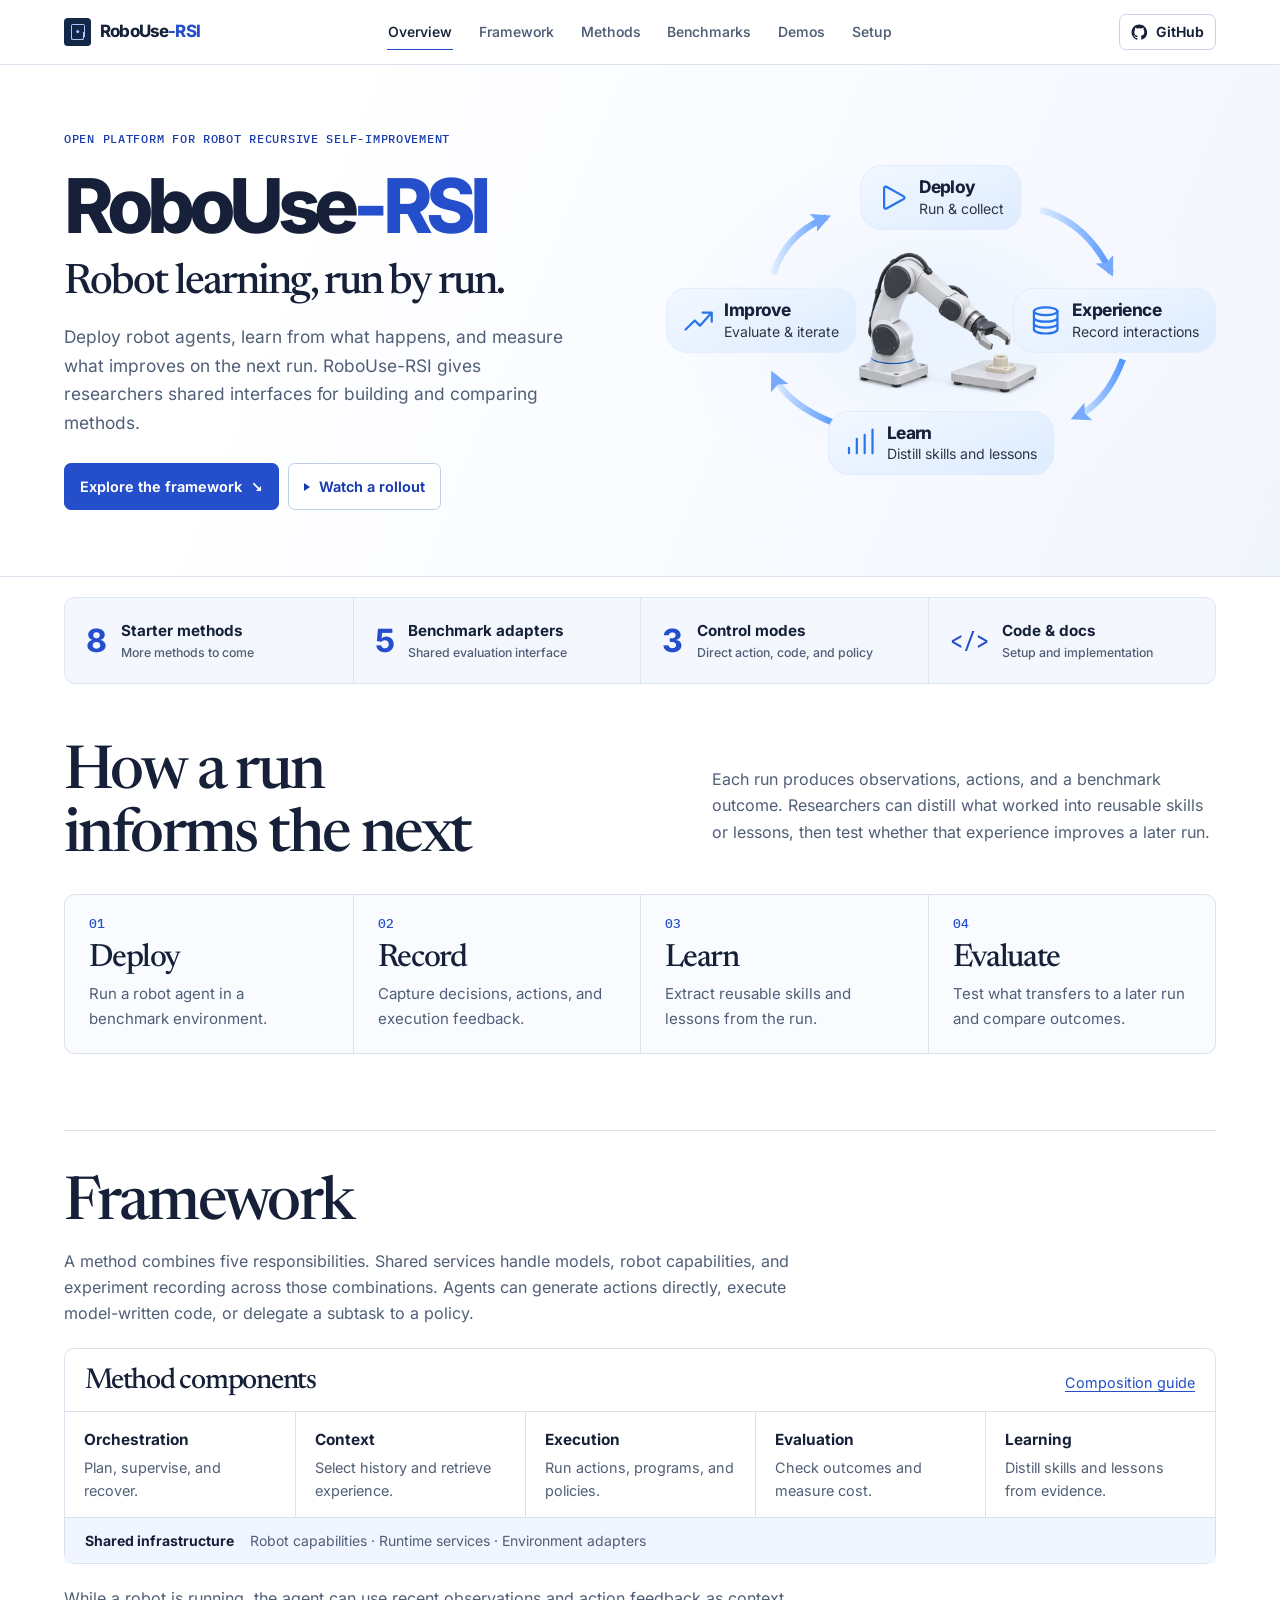
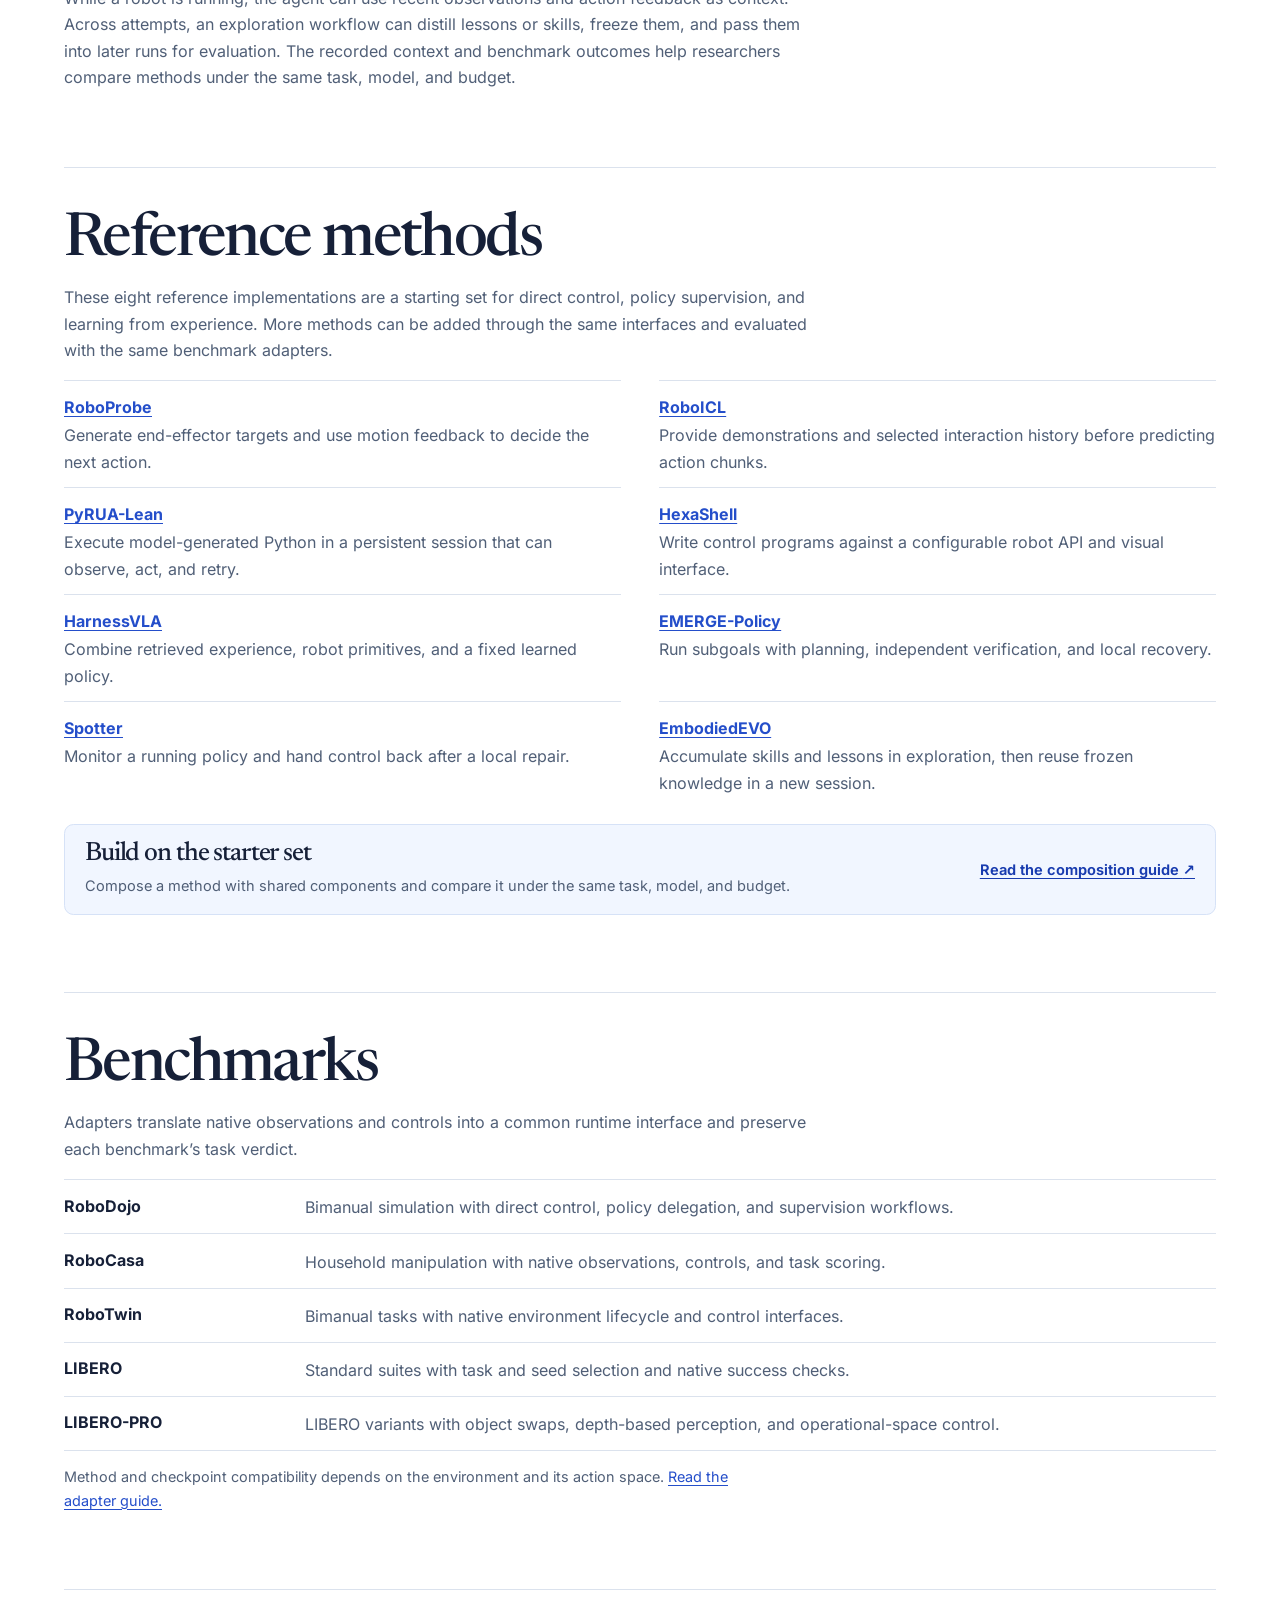
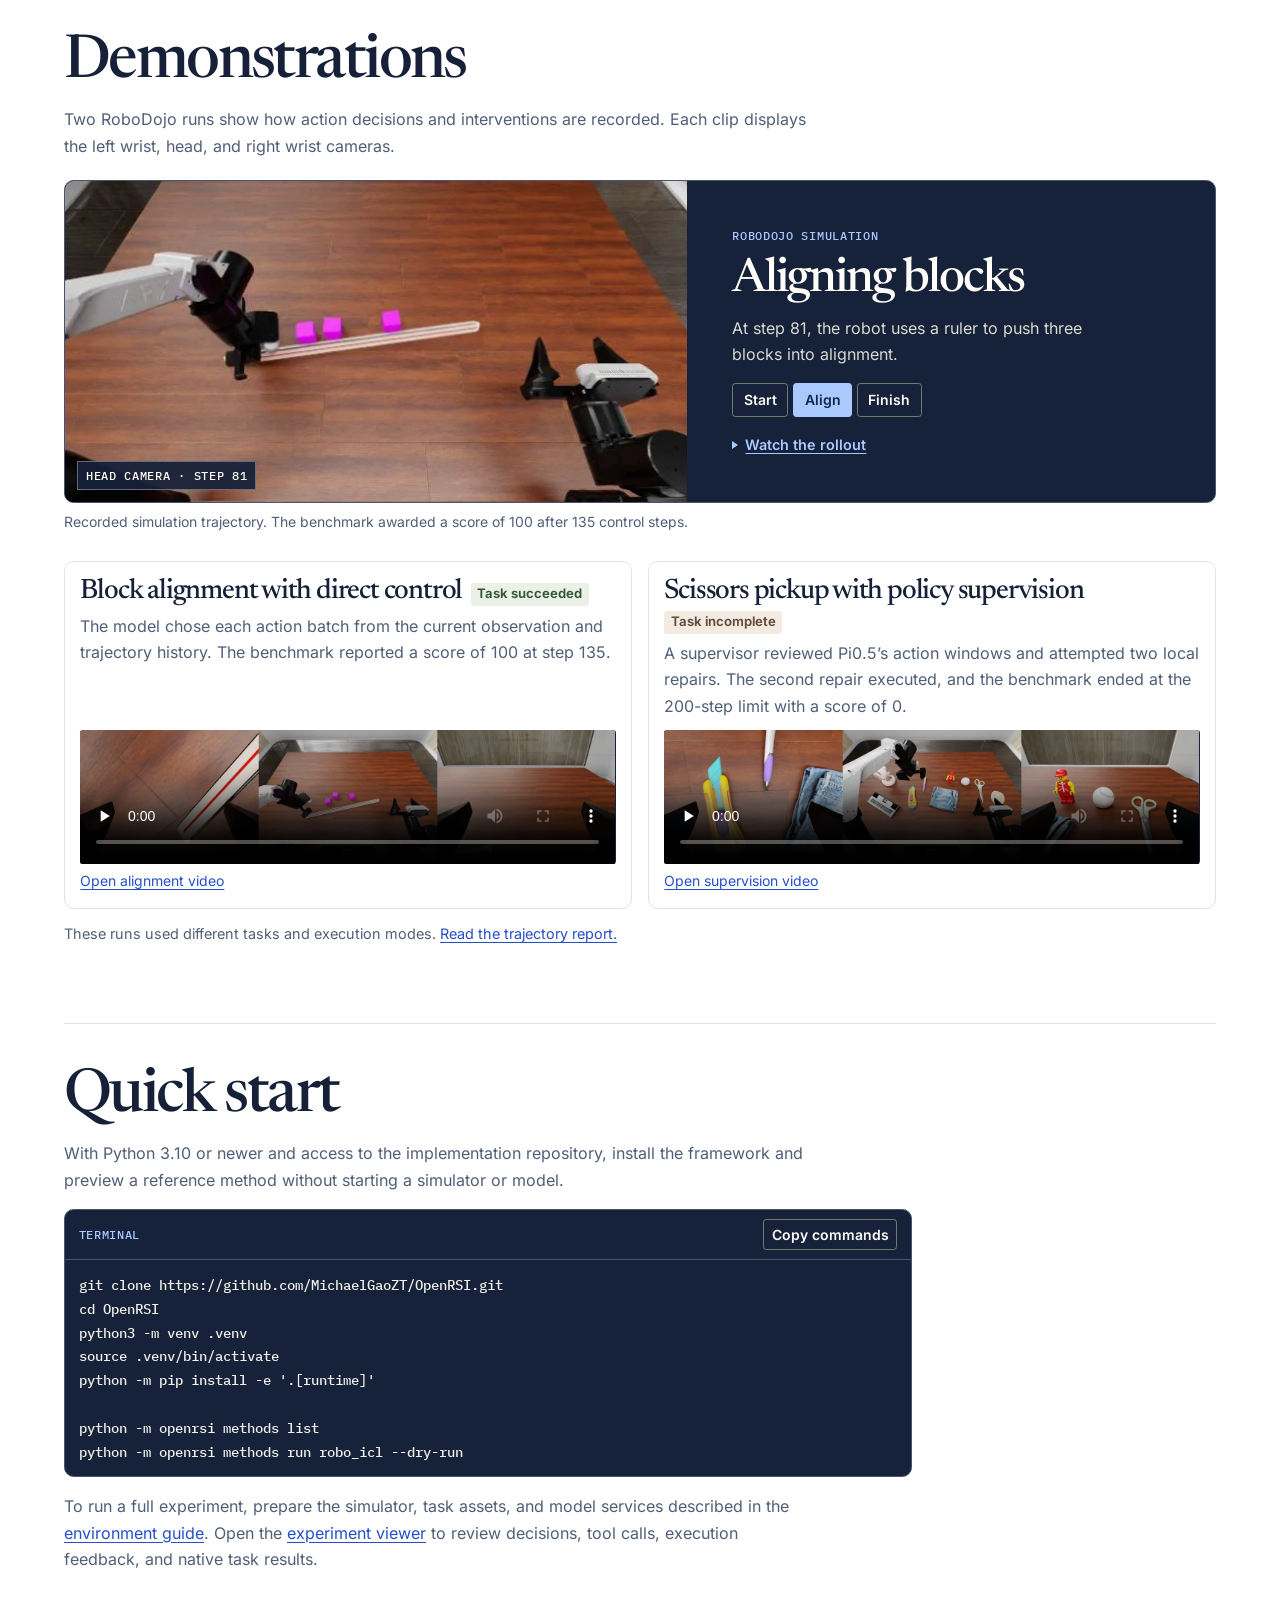
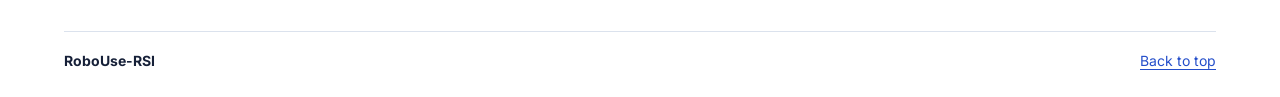
==== index.html @ 8c1aac53 "Publish RoboUse-RSI homepage preview" ====
<!doctype html>
<html lang="en">
<head>
  <meta charset="utf-8">
  <meta name="viewport" content="width=device-width, initial-scale=1">
  <meta name="description" content="RoboUse-RSI is a research platform for testing how robot agents turn execution feedback into reusable skills and better decisions.">
  <meta name="theme-color" content="#f8f9fc">
  <title>RoboUse-RSI · Robot Recursive Self-Improvement</title>
  <link rel="stylesheet" href="./research/research.css">
  <link rel="stylesheet" href="./project.css">
  <script src="./site.js?v=2" defer></script>
</head>
<body id="top">
  <a class="skip-link" href="#main-content">Skip to content</a>
  <svg class="cycle-icon-definitions" xmlns="http://www.w3.org/2000/svg" aria-hidden="true">
    <symbol id="icon-play" viewBox="0 0 24 24">
      <path d="M5 4.7a1.2 1.2 0 0 1 1.8-1L20 11a1.2 1.2 0 0 1 0 2L6.8 20.3a1.2 1.2 0 0 1-1.8-1Z"/>
    </symbol>
    <symbol id="icon-database" viewBox="0 0 24 24">
      <ellipse cx="12" cy="5" rx="9" ry="3"/><path d="M3 5v14c0 1.7 4 3 9 3s9-1.3 9-3V5M3 10c0 1.7 4 3 9 3s9-1.3 9-3M3 14.5c0 1.7 4 3 9 3s9-1.3 9-3"/>
    </symbol>
    <symbol id="icon-chart" viewBox="0 0 24 24">
      <path d="M3 20v-4m6 4V9m6 11V6m6 14V2"/>
    </symbol>
    <symbol id="icon-trend" viewBox="0 0 24 24">
      <path d="m2 19 7-7 4 4 9-10M15 6h7v7"/>
    </symbol>
  </svg>
  <header class="topbar">
    <div class="wrap topbar-inner">
      <a class="brand" href="#top" aria-label="RoboUse-RSI home">
        <span class="brand-mark" aria-hidden="true"><i></i></span>
        <span>RoboUse<span class="brand-rsi">-RSI</span></span>
      </a>
      <nav class="contents" aria-label="Sections">
        <a href="#overview" aria-current="location">Overview</a>
        <a href="#framework">Framework</a>
        <a href="#methods">Methods</a>
        <a href="#benchmarks">Benchmarks</a>
        <a href="#demonstrations">Demos</a>
        <a href="#quick-start">Setup</a>
      </nav>
      <a class="github-link" href="https://github.com/MichaelGaoZT/RoboUse-RSI">
        <svg class="github-mark" xmlns="http://www.w3.org/2000/svg" viewBox="0 0 24 24" aria-hidden="true">
          <path fill="currentColor" d="M12 .75C5.79.75.75 5.79.75 12c0 4.97 3.22 9.19 7.69 10.68.56.1.77-.24.77-.54v-2.1c-3.13.68-3.79-1.33-3.79-1.33-.51-1.3-1.64-1.64-1.25-1.64-1.02-.7.08-.68.08-.68 1.13.08 1.73 1.16 1.73 1.16 1 1.72 2.63 1.22 3.27.94.1-.73.39-1.23.71-1.51-2.5-.28-5.13-1.25-5.13-5.56 0-1.23.44-2.23 1.16-3.02-.12-.28-.5-1.43.11-2.98 0 0 .94-.3 3.09 1.15a10.75 10.75 0 0 1 5.63 0c2.15-1.45 3.09-1.15 3.09-1.15.61 1.55.23 2.7.11 2.98.72.79 1.16 1.79 1.16 3.02 0 4.32-2.63 5.27-5.14 5.55.4.35.76 1.03.76 2.08v3.1c0 .3.2.65.78.54A11.25 11.25 0 0 0 23.25 12C23.25 5.79 18.21.75 12 .75Z"/>
        </svg>
        GitHub
      </a>
    </div>
  </header>

  <main id="main-content" tabindex="-1">
    <section class="project-hero" aria-labelledby="hero-title">
      <div class="wrap project-hero-grid">
        <div class="project-intro">
          <p class="project-kicker">Open platform for robot recursive self-improvement</p>
          <h1 id="hero-title">RoboUse<span>-RSI</span></h1>
          <p class="project-thesis">Robot learning, run by run.</p>
          <p class="project-lede">Deploy robot agents, learn from what happens, and measure what improves on the next run. RoboUse-RSI gives researchers shared interfaces for building and comparing methods.</p>
          <div class="project-actions">
            <a class="primary-action" href="#overview">Explore the framework <span aria-hidden="true">↘</span></a>
            <a class="secondary-action" href="#demonstrations"><span class="play-mark" aria-hidden="true"></span> Watch a rollout</a>
          </div>
        </div>

        <figure class="robot-cycle">
          <figcaption class="sr-only">Robot self-improvement cycle</figcaption>
          <svg class="cycle-arrows" viewBox="0 0 600 338" preserveAspectRatio="none" aria-hidden="true">
            <defs>
              <linearGradient id="cycle-gradient">
                <stop stop-color="#deedff"/>
                <stop offset="1" stop-color="#5597ff"/>
              </linearGradient>
              <marker id="cycle-arrowhead" viewBox="0 0 12 12" refX="9" refY="6" markerWidth="3" markerHeight="3" orient="auto">
                <path fill="#76aaff" d="M0 0 12 6 0 12 2.5 6Z"/>
              </marker>
            </defs>
            <g fill="none" stroke="url(#cycle-gradient)" stroke-width="7" marker-end="url(#cycle-arrowhead)">
              <path d="M408 49Q458 62 485 117"/>
              <path d="M498 212Q480 260 446 275"/>
              <path d="M185 282Q133 262 117 229"/>
              <path d="M117 119Q130 76 175 57"/>
            </g>
          </svg>
          <img class="cycle-robot" src="./assets/robot-cycle.webp" fetchpriority="high" width="690" height="460" alt="">
          <ol class="cycle-stages">
            <li class="stage-deploy">
              <a href="#deploy">
                <svg class="cycle-icon" aria-hidden="true"><use href="#icon-play"/></svg>
                <div><strong>Deploy</strong><span>Run &amp; collect</span></div>
              </a>
            </li>
            <li class="stage-experience">
              <a href="#record">
                <svg class="cycle-icon" aria-hidden="true"><use href="#icon-database"/></svg>
                <div><strong>Experience</strong><span>Record interactions</span></div>
              </a>
            </li>
            <li class="stage-learn">
              <a href="#learn">
                <svg class="cycle-icon" aria-hidden="true"><use href="#icon-chart"/></svg>
                <div><strong>Learn</strong><span>Distill skills and lessons</span></div>
              </a>
            </li>
            <li class="stage-improve">
              <a href="#evaluate">
                <svg class="cycle-icon" aria-hidden="true"><use href="#icon-trend"/></svg>
                <div><strong>Improve</strong><span>Evaluate &amp; iterate</span></div>
              </a>
            </li>
          </ol>
        </figure>
      </div>
    </section>

    <ul class="wrap fact-rail" aria-label="RoboUse-RSI at a glance">
      <li><a href="#methods"><strong>8</strong><span><b>Starter methods</b><small>More methods to come</small></span></a></li>
      <li><a href="#benchmarks"><strong>5</strong><span><b>Benchmark adapters</b><small>Shared evaluation interface</small></span></a></li>
      <li><a href="#framework"><strong>3</strong><span><b>Control modes</b><small>Direct action, code, and policy</small></span></a></li>
      <li><a href="#quick-start"><span class="fact-code" aria-hidden="true">&lt;/&gt;</span><span><b>Code &amp; docs</b><small>Setup and implementation</small></span></a></li>
    </ul>

    <div class="wrap body-content">
      <section id="overview" class="article-section research-overview" aria-labelledby="workflow-title">
        <div class="research-heading">
          <h2 id="workflow-title">How a run informs the next</h2>
          <p>Each run produces observations, actions, and a benchmark outcome. Researchers can distill what worked into reusable skills or lessons, then test whether that experience improves a later run.</p>
        </div>
        <ol class="research-flow">
          <li id="deploy"><h3>Deploy</h3><p>Run a robot agent in a benchmark environment.</p></li>
          <li id="record"><h3>Record</h3><p>Capture decisions, actions, and execution feedback.</p></li>
          <li id="learn"><h3>Learn</h3><p>Extract reusable skills and lessons from the run.</p></li>
          <li id="evaluate"><h3>Evaluate</h3><p>Test what transfers to a later run and compare outcomes.</p></li>
        </ol>
      </section>


        <section class="article-section" id="framework">
          <h2>Framework</h2>
          <p>A method combines five responsibilities. Shared services handle models, robot capabilities, and experiment recording across those combinations. Agents can generate actions directly, execute model-written code, or delegate a subtask to a policy.</p>
          <div class="framework-figure">
            <div class="framework-head">
              <h3>Method components</h3>
              <a href="https://github.com/MichaelGaoZT/OpenRSI/blob/main/docs/functional-composition.md" hreflang="zh">Composition guide</a>
            </div>
            <dl class="components">
              <div><dt>Orchestration</dt><dd>Plan, supervise, and recover.</dd></div>
              <div><dt>Context</dt><dd>Select history and retrieve experience.</dd></div>
              <div><dt>Execution</dt><dd>Run actions, programs, and policies.</dd></div>
              <div><dt>Evaluation</dt><dd>Check outcomes and measure cost.</dd></div>
              <div><dt>Learning</dt><dd>Distill skills and lessons from evidence.</dd></div>
            </dl>
            <div class="framework-base">
              <strong>Shared infrastructure</strong>
              <span>Robot capabilities · Runtime services · Environment adapters</span>
            </div>
          </div>
          <p>While a robot is running, the agent can use recent observations and action feedback as context. Across attempts, an exploration workflow can distill lessons or skills, freeze them, and pass them into later runs for evaluation. The recorded context and benchmark outcomes help researchers compare methods under the same task, model, and budget.</p>
        </section>

        <section class="article-section" id="methods">
          <h2>Reference methods</h2>
          <p>These eight reference implementations are a starting set for direct control, policy supervision, and learning from experience. More methods can be added through the same interfaces and evaluated with the same benchmark adapters.</p>
          <dl class="method-list">
            <div>
              <dt><a href="https://github.com/MichaelGaoZT/OpenRSI/tree/main/openrsi/methods/robo_probe">RoboProbe</a></dt>
              <dd>Generate end-effector targets and use motion feedback to decide the next action.</dd>
            </div>
            <div>
              <dt><a href="https://github.com/MichaelGaoZT/OpenRSI/tree/main/openrsi/methods/robo_icl">RoboICL</a></dt>
              <dd>Provide demonstrations and selected interaction history before predicting action chunks.</dd>
            </div>
            <div>
              <dt><a href="https://github.com/MichaelGaoZT/OpenRSI/tree/main/openrsi/methods/pyrua_lean">PyRUA-Lean</a></dt>
              <dd>Execute model-generated Python in a persistent session that can observe, act, and retry.</dd>
            </div>
            <div>
              <dt><a href="https://github.com/MichaelGaoZT/OpenRSI/tree/main/openrsi/methods/hexa_shell">HexaShell</a></dt>
              <dd>Write control programs against a configurable robot API and visual interface.</dd>
            </div>
            <div>
              <dt><a href="https://github.com/MichaelGaoZT/OpenRSI/tree/main/openrsi/methods/harness_vla">HarnessVLA</a></dt>
              <dd>Combine retrieved experience, robot primitives, and a fixed learned policy.</dd>
            </div>
            <div>
              <dt><a href="https://github.com/MichaelGaoZT/OpenRSI/tree/main/openrsi/methods/emerge_policy">EMERGE-Policy</a></dt>
              <dd>Run subgoals with planning, independent verification, and local recovery.</dd>
            </div>
            <div>
              <dt><a href="https://github.com/MichaelGaoZT/OpenRSI/tree/main/openrsi/methods/spotter">Spotter</a></dt>
              <dd>Monitor a running policy and hand control back after a local repair.</dd>
            </div>
            <div>
              <dt><a href="https://github.com/MichaelGaoZT/OpenRSI/tree/main/openrsi/methods/embodied_evo">EmbodiedEVO</a></dt>
              <dd>Accumulate skills and lessons in exploration, then reuse frozen knowledge in a new session.</dd>
            </div>
          </dl>
          <aside class="method-extension" aria-labelledby="method-extension-title">
            <div><h3 id="method-extension-title">Build on the starter set</h3><p>Compose a method with shared components and compare it under the same task, model, and budget.</p></div>
            <a href="https://github.com/MichaelGaoZT/OpenRSI/blob/main/docs/functional-composition.md" hreflang="zh">Read the composition guide <span aria-hidden="true">↗</span></a>
          </aside>
        </section>

        <section class="article-section" id="benchmarks">
          <h2>Benchmarks</h2>
          <p>Adapters translate native observations and controls into a common runtime interface and preserve each benchmark’s task verdict.</p>
          <dl class="benchmark-list">
            <div><dt>RoboDojo</dt><dd>Bimanual simulation with direct control, policy delegation, and supervision workflows.</dd></div>
            <div><dt>RoboCasa</dt><dd>Household manipulation with native observations, controls, and task scoring.</dd></div>
            <div><dt>RoboTwin</dt><dd>Bimanual tasks with native environment lifecycle and control interfaces.</dd></div>
            <div><dt>LIBERO</dt><dd>Standard suites with task and seed selection and native success checks.</dd></div>
            <div><dt>LIBERO-PRO</dt><dd>LIBERO variants with object swaps, depth-based perception, and operational-space control.</dd></div>
          </dl>
          <p class="section-note">Method and checkpoint compatibility depends on the environment and its action space. <a href="https://github.com/MichaelGaoZT/OpenRSI/blob/main/openrsi/integrations/benchmarks/README.md" hreflang="zh">Read the adapter guide.</a></p>
        </section>

        <section class="article-section" id="demonstrations">
          <h2>Demonstrations</h2>
          <p>Two RoboDojo runs show how action decisions and interventions are recorded. Each clip displays the left wrist, head, and right wrist cameras.</p>

          <figure class="featured-run">
            <div class="run-card">
              <div class="camera">
                <img id="run-frame" src="./assets/align-push.webp" width="632" height="474" loading="lazy" alt="The robot uses a ruler to push three pink blocks into a line.">
                <span class="camera-label micro" id="camera-label">Head camera · Step 81</span>
              </div>
              <div class="run-panel">
                <p class="micro run-environment">RoboDojo simulation</p>
                <h3>Aligning blocks</h3>
                <p class="run-note" id="run-note" aria-live="polite">At step 81, the robot uses a ruler to push three blocks into alignment.</p>
                <div class="run-steps" role="group" aria-label="Keyframes from the block alignment run" hidden>
                  <button type="button" data-frame="start" aria-pressed="false">Start</button>
                  <button type="button" data-frame="push" aria-pressed="true">Align</button>
                  <button type="button" data-frame="finish" aria-pressed="false">Finish</button>
                </div>
                <a class="run-link" href="#align-blocks"><span class="play-mark" aria-hidden="true"></span> Watch the rollout</a>
              </div>
            </div>
            <figcaption>Recorded simulation trajectory. The benchmark awarded a score of 100 after 135 control steps.</figcaption>
          </figure>

          <div class="demo-grid">
            <article class="demo" id="align-blocks">
              <div class="demo-heading">
                <h3>Block alignment with direct control</h3>
                <span class="outcome outcome-success">Task succeeded</span>
              </div>
              <p>The model chose each action batch from the current observation and trajectory history. The benchmark reported a score of 100 at step 135.</p>
              <video controls playsinline preload="none" width="1920" height="480" poster="./assets/icl-video.webp" aria-label="Three camera views of block alignment in RoboDojo">
                <source src="./assets/icl-three-cameras.mp4" type="video/mp4">
              </video>
              <a class="video-file" href="./assets/icl-three-cameras.mp4">Open alignment video</a>
            </article>

            <article class="demo">
              <div class="demo-heading">
                <h3>Scissors pickup with policy supervision</h3>
                <span class="outcome">Task incomplete</span>
              </div>
              <p>A supervisor reviewed Pi0.5’s action windows and attempted two local repairs. The second repair executed, and the benchmark ended at the 200-step limit with a score of 0.</p>
              <video controls playsinline preload="none" width="1920" height="480" poster="./assets/scissors-video.webp" aria-label="Three camera views of the supervised scissors pickup in RoboDojo">
                <source src="./assets/scissors-three-cameras.mp4" type="video/mp4">
              </video>
              <a class="video-file" href="./assets/scissors-three-cameras.mp4">Open supervision video</a>
            </article>
          </div>
          <p class="section-note">These runs used different tasks and execution modes. <a href="https://github.com/MichaelGaoZT/OpenRSI/blob/feeed06eba674749b9617e12a1cccfbac7b5537f/docs/scissors-supervision-and-icl.md" hreflang="zh">Read the trajectory report.</a></p>
        </section>

        <section class="article-section" id="quick-start">
          <h2>Quick start</h2>
          <p>With Python 3.10 or newer and access to the implementation repository, install the framework and preview a reference method without starting a simulator or model.</p>
          <div class="code-block">
            <div class="code-header">
              <span class="micro">Terminal</span>
              <button type="button" class="copy-button" data-copy="setup-command" hidden>Copy commands</button>
            </div>
            <pre tabindex="0"><code id="setup-command">git clone https://github.com/MichaelGaoZT/OpenRSI.git
cd OpenRSI
python3 -m venv .venv
source .venv/bin/activate
python -m pip install -e '.[runtime]'

python -m openrsi methods list
python -m openrsi methods run robo_icl --dry-run</code></pre>
            <p class="sr-only" id="copy-status" role="status"></p>
          </div>
          <p>To run a full experiment, prepare the simulator, task assets, and model services described in the <a href="https://github.com/MichaelGaoZT/OpenRSI/blob/main/environment/README.md" hreflang="zh">environment guide</a>. Open the <a href="https://github.com/MichaelGaoZT/OpenRSI/blob/main/docs/experiment-inspection.md" hreflang="zh">experiment viewer</a> to review decisions, tool calls, execution feedback, and native task results.</p>
        </section>
    </div>
  </main>

  <footer class="wrap footer">
    <a class="footer-name" href="#top">RoboUse-RSI</a>
    <a href="#top">Back to top</a>
  </footer>
</body>
</html>
---- research/research.css ----
@font-face {
  font-family: Newsreader;
  src: url("../assets/fonts/newsreader.woff2") format("woff2");
  font-weight: 400 600;
  font-display: swap;
}

@font-face {
  font-family: Inter;
  src: url("../assets/fonts/inter.woff2") format("woff2");
  font-weight: 400 900;
  font-display: swap;
}

@font-face {
  font-family: "IBM Plex Mono";
  src: url("../assets/fonts/ibm-plex-mono.woff2") format("woff2");
  font-weight: 500;
  font-display: swap;
}

:root {
  color-scheme: light;
  --paper: #f8f7f3;
  --white: #fffdfa;
  --ink: #22251f;
  --muted: #535850;
  --line: #dfded5;
  --dark: #141a15;
  --dark-line: #444a42;
  --orange: #f49170;
  --rust: #9c3d25;
  --serif: Newsreader, Georgia, serif;
  --sans: Inter, system-ui, sans-serif;
  --mono: "IBM Plex Mono", ui-monospace, monospace;
  --gutter: clamp(1.1rem, 5vw, 4.5rem);
}

* { box-sizing: border-box; }
[hidden] { display: none !important; }

html {
  scroll-behavior: smooth;
  scroll-padding-top: 6rem;
}

body {
  margin: 0;
  background: var(--paper);
  color: var(--ink);
  font: 400 1rem/1.65 var(--sans);
  -webkit-font-smoothing: antialiased;
}

a { color: var(--rust); text-underline-offset: 0.2em; }
a:hover { color: #672816; }
button { font: inherit; cursor: pointer; }
:focus-visible { outline: 2px solid #bd5134; outline-offset: 4px; }

.wrap {
  width: min(76rem, calc(100% - var(--gutter) * 2));
  margin-inline: auto;
}

.sr-only,
.skip-link:not(:focus) {
  position: absolute;
  width: 1px;
  height: 1px;
  overflow: hidden;
  clip-path: inset(50%);
  white-space: nowrap;
}

.skip-link:focus {
  position: fixed;
  z-index: 8;
  top: 0.65rem;
  left: var(--gutter);
  padding: 0.45rem 0.75rem;
  background: var(--white);
}

.topbar {
  position: sticky;
  z-index: 5;
  top: 0;
  background: var(--paper);
  border-bottom: 1px solid var(--line);
}

.topbar-inner {
  display: grid;
  grid-template-columns: 1fr auto 1fr;
  align-items: center;
  gap: 1rem;
  min-height: 4.3rem;
}

.brand,
.github-link {
  display: inline-flex;
  align-items: center;
  gap: 0.55rem;
  width: max-content;
  text-decoration: none;
  color: var(--ink);
}

.brand {
  font-weight: 750;
  font-size: 1.06rem;
  letter-spacing: -0.05em;
}

.brand-rsi { color: var(--rust); }

.brand-mark {
  position: relative;
  flex: none;
  width: 1.71rem;
  height: 1.71rem;
  border-radius: 0.24rem;
  background: var(--dark);
}

.brand-mark::before,
.brand-mark::after,
.brand-mark i {
  position: absolute;
  content: "";
  border: 1.6px solid var(--orange);
}

.brand-mark::before {
  inset: 0.37rem 0.42rem 0.55rem;
  border-radius: 0.12rem 0.12rem 0 0;
  border-bottom: 0;
}

.brand-mark::after {
  inset: 0.87rem 0.43rem 0.38rem;
  border-width: 0 1.6px 1.6px;
  border-radius: 0 0 25% 25%;
}

.brand-mark i {
  width: 0.22rem;
  height: 0.22rem;
  left: 50%;
  top: 0.7rem;
  border: 0;
  border-radius: 50%;
  transform: translateX(-50%);
  background: var(--orange);
}

.contents {
  display: flex;
  gap: clamp(0.6rem, 1.9vw, 2rem);
  align-items: center;
}

.contents a {
  display: block;
  padding: 0.36rem 0.08rem;
  border-bottom: 1px solid transparent;
  color: var(--muted);
  font-size: 0.875rem;
  font-weight: 550;
  white-space: nowrap;
  text-decoration: none;
}

.contents a:hover,
.contents a[aria-current] {
  border-color: #bc5134;
  color: var(--ink);
}

.github-link {
  justify-self: end;
  font-size: 0.875rem;
  font-weight: 650;
  padding: 0.35rem 0.66rem;
  border: 1px solid #d0cfc4;
  border-radius: 0.2rem;
}

.github-link:hover { background: #eeede6; }

.github-mark {
  width: 1.04rem;
  height: 1.04rem;
  flex: none;
}

.hero {
  position: relative;
  isolation: isolate;
  overflow: hidden;
  display: flex;
  align-items: center;
  min-height: clamp(31rem, 48vw, 38.5rem);
  background: var(--dark);
  color: #fffdf7;
}

.hero-image {
  position: absolute;
  inset: 0 0 0 auto;
  z-index: -2;
  display: block;
  width: 73%;
  height: 100%;
  object-fit: cover;
  object-position: 69% 53%;
}

.hero::after {
  position: absolute;
  inset: 0;
  z-index: -1;
  content: "";
  background: linear-gradient(90deg, var(--dark) 0%, var(--dark) 26%, #141a15ed 35%, #141a1555 52%, #141a1500 70%);
}

.hero-inner { padding-block: clamp(3.2rem, 7vw, 6.3rem); }

.hero-label,
.micro {
  font: 500 0.78rem/1.5 var(--mono);
  letter-spacing: 0.055em;
  text-transform: uppercase;
}

.hero-label {
  margin: 0 0 1.35rem;
  color: #f6aa91;
  font-size: clamp(0.73rem, 1.16vw, 0.85rem);
}

h1, h2, h3 {
  margin: 0;
  font-family: var(--serif);
  font-weight: 500;
  line-height: 1.04;
  letter-spacing: -0.043em;
}

.hero h1 {
  font-size: clamp(4rem, 7.7vw, 7.6rem);
  line-height: 0.88;
  letter-spacing: -0.065em;
}

.hero h1 em { color: var(--orange); }

.hero-lede {
  max-width: 29rem;
  margin: 1.5rem 0 0;
  color: #d9dbd1;
  font-size: clamp(1.02rem, 1.45vw, 1.16rem);
  line-height: 1.59;
  text-wrap: pretty;
}

.hero-actions {
  display: flex;
  flex-wrap: wrap;
  gap: 0.55rem;
  margin-top: 1.65rem;
}

.hero-actions a {
  display: inline-flex;
  align-items: center;
  justify-content: center;
  gap: 0.5rem;
  border: 1px solid transparent;
  border-radius: 0.2rem;
  padding: 0.63rem 0.9rem;
  white-space: nowrap;
  font-size: 0.9rem;
  font-weight: 650;
  text-decoration: none;
}

.primary-action { background: var(--orange); color: #241a16; }
.primary-action:hover { background: #ffad92; color: #241a16; }

.hero-actions .secondary-action { border-color: #70746a; color: #fffdf7; }
.secondary-action:hover { background: #ffffff19; color: #fffdf7; }
.hero a:focus-visible, .featured-run a:focus-visible { outline-color: var(--orange); }

.play-mark {
  display: inline-block;
  width: 0;
  height: 0;
  border-block: 0.26rem solid transparent;
  border-left: 0.42rem solid currentColor;
}

.fact-rail {
  display: grid;
  grid-template-columns: repeat(3, minmax(0, 1fr));
  min-width: 0;
  margin-block: 0;
  padding: 0;
  border-bottom: 1px solid var(--line);
  list-style: none;
}

.fact-rail li + li { border-left: 1px solid var(--line); }

.fact-rail a {
  display: flex;
  align-items: center;
  justify-content: center;
  gap: 0.85rem;
  min-height: 5.5rem;
  padding: 0.75rem 0.58rem;
  color: var(--muted);
  line-height: 1.31;
  text-decoration: none;
}

.fact-rail a:hover { background: #efede5; color: var(--ink); }
.fact-rail a:focus-visible { outline-offset: -4px; }

.fact-rail strong {
  flex: none;
  color: var(--rust);
  font: 500 2.8rem/0.95 var(--serif);
}

.fact-rail span { font-size: 0.94rem; font-weight: 600; }

.body-content { padding-top: 0.2rem; }

.article-section {
  min-width: 0;
  margin-top: clamp(2.6rem, 6vw, 6rem);
  border-top: 1px solid var(--line);
  padding-top: clamp(1.55rem, 3.3vw, 3.15rem);
}

.article-section h2 {
  font-size: clamp(2.55rem, 4.8vw, 4.2rem);
  margin: 0 0 0.72rem;
}

.article-section > p { max-width: 75ch; margin: 0.65rem 0 0; color: var(--muted); }
.article-section .section-note { color: var(--muted); font-size: 0.9rem; margin-top: 0.85rem; }

.research-overview {
  border: 0;
  margin-top: 0;
  padding-top: clamp(2.3rem, 5vw, 4.55rem);
}

.research-heading {
  display: grid;
  grid-template-columns: minmax(0, 1.1fr) minmax(0, 0.9fr);
  align-items: end;
  gap: 1rem 2rem;
  margin-bottom: 1.6rem;
}

.research-heading h2 { margin: 0; }
.research-heading p { margin: 0; color: var(--muted); max-width: 55ch; }

.research-flow {
  counter-reset: stage;
  display: grid;
  grid-template-columns: repeat(4, minmax(0, 1fr));
  margin: 0;
  padding: 0;
  border-block: 1px solid var(--line);
  list-style: none;
}

.research-flow li {
  counter-increment: stage;
  min-width: 0;
  padding: 1.25rem clamp(0.75rem, 1.9vw, 1.6rem) 1.3rem;
}

.research-flow li + li { border-left: 1px solid var(--line); }

.research-flow li::before {
  display: block;
  content: "0" counter(stage);
  margin-bottom: 0.6rem;
  color: var(--rust);
  font: 500 0.8rem/1.4 var(--mono);
}

.research-flow h3 { font-size: clamp(1.6rem, 2.5vw, 2.3rem); }
.research-flow p { margin: 0.42rem 0 0; color: var(--muted); font-size: 0.94rem; }

.framework-figure {
  margin: 1.3rem 0;
  border: 1px solid #dcdbd1;
  border-radius: 0.25rem;
  background: var(--white);
}

.framework-head {
  display: flex;
  align-items: baseline;
  justify-content: space-between;
  flex-wrap: wrap;
  gap: 0.4rem 1rem;
  padding: 1.15rem 1.25rem 0.9rem;
}

.framework-head h3 { font-size: 1.8rem; }
.framework-head a { font-size: 0.9rem; }

.components {
  display: grid;
  grid-template-columns: repeat(5, minmax(0, 1fr));
  margin: 0;
  border-top: 1px solid var(--line);
}

.components > div { min-width: 0; padding: 0.92rem 1.17rem; }
.components > div + div { border-left: 1px solid var(--line); }
.components dt { font-size: 0.96rem; font-weight: 700; }
.components dd { margin: 0.28rem 0 0; color: var(--muted); font-size: 0.9rem; line-height: 1.58; }

.framework-base {
  display: flex;
  flex-wrap: wrap;
  gap: 0.24rem 1rem;
  padding: 0.68rem 1.25rem;
  border-top: 1px solid var(--line);
  background: #efefe7;
  color: #4c5549;
  font-size: 0.875rem;
}

.framework-base strong { color: #394537; font-weight: 700; }

.method-list,
.benchmark-list { margin: 1.05rem 0 0; }

.method-list {
  display: grid;
  grid-template-columns: repeat(2, minmax(0, 1fr));
  column-gap: clamp(1.25rem, 4vw, 3.75rem);
}

.method-list > div,
.benchmark-list > div { border-top: 1px solid var(--line); padding: 0.78rem 0; }

.method-list dt,
.benchmark-list dt { font-weight: 700; }

.method-list dd,
.benchmark-list dd { margin: 0.12rem 0 0; color: var(--muted); }

.benchmark-list > div {
  display: grid;
  grid-template-columns: minmax(7.5rem, 0.25fr) minmax(0, 1fr);
  gap: 0.25rem 0.85rem;
}

.benchmark-list > div:last-child { border-bottom: 1px solid var(--line); }

.featured-run { margin: 1.3rem 0 1.75rem; }

.run-card {
  display: grid;
  grid-template-columns: minmax(0, 1.18fr) minmax(0, 1fr);
  border: 1px solid var(--dark-line);
  border-radius: 0.25rem;
  background: var(--dark);
  color: #fffdf7;
  overflow: hidden;
}

.camera { position: relative; min-height: 18.5rem; background: #252a23; }

.camera img {
  position: absolute;
  width: 100%;
  height: 100%;
  object-fit: cover;
  object-position: center 55%;
}

.camera-label {
  position: absolute;
  left: 0.75rem;
  bottom: 0.75rem;
  padding: 0.25rem 0.5rem;
  border: 1px solid #d9dbd166;
  background: #141a15e9;
}

.run-panel {
  display: flex;
  flex-direction: column;
  justify-content: center;
  align-items: flex-start;
  min-width: 0;
  padding: clamp(1.15rem, 3.5vw, 3rem);
}

.run-environment { margin: 0 0 0.7rem; color: var(--orange); }
.run-panel h3 { font-size: clamp(2rem, 3.7vw, 3.2rem); }
.run-note { margin: 0.6rem 0 0.95rem; max-width: 40ch; color: #d9dbd1; }
.run-steps { display: flex; flex-wrap: wrap; gap: 0.32rem; }

.run-steps button,
.copy-button {
  border: 1px solid #747970;
  border-radius: 0.2rem;
  padding: 0.3rem 0.65rem;
  color: #fffdf7;
  background: transparent;
  font-size: 0.875rem;
  font-weight: 600;
}

.run-steps button:hover,
.copy-button:hover { border-color: var(--orange); }
.run-steps button:focus-visible,
.copy-button:focus-visible { outline-color: var(--orange); }
.run-steps button[aria-pressed="true"] { background: var(--orange); border-color: var(--orange); color: #241a16; }

.run-link {
  display: inline-flex;
  align-items: center;
  gap: 0.45rem;
  margin-top: 1rem;
  color: #ffb29a;
  font-size: 0.9rem;
  font-weight: 600;
}

.run-link:hover { color: #ffddcc; }
figcaption { margin-top: 0.45rem; color: var(--muted); font-size: 0.875rem; }

.demo-grid { display: grid; grid-template-columns: repeat(2, minmax(0, 1fr)); gap: 1rem; }

.demo {
  display: flex;
  flex-direction: column;
  align-items: flex-start;
  min-width: 0;
  padding: 0.96rem;
  border: 1px solid var(--line);
  border-radius: 0.25rem;
  background: var(--white);
}

.demo-heading { display: flex; flex-wrap: wrap; align-items: baseline; gap: 0.25rem 0.55rem; }
.demo-heading h3 { font-size: 1.75rem; }

.outcome {
  padding: 0.05rem 0.4rem;
  border-radius: 0.18rem;
  color: #654c3e;
  background: #f3ebe2;
  font-size: 0.82rem;
  font-weight: 650;
}

.outcome-success { color: #355638; background: #ebf1e7; }
.demo p { margin: 0.38rem 0 0.7rem; color: var(--muted); }

.demo video {
  display: block;
  align-self: stretch;
  width: 100%;
  height: auto;
  margin-top: auto;
  aspect-ratio: 4 / 1;
  border-radius: 0.2rem;
  background: var(--dark);
}

.video-file { display: inline-block; margin-top: 0.33rem; font-size: 0.875rem; }

.code-block {
  margin: 1rem 0;
  overflow: hidden;
  max-width: 53rem;
  border: 1px solid var(--dark-line);
  border-radius: 0.23rem;
  background: var(--dark);
  color: #f0f0e9;
}

.code-header { display: flex; justify-content: space-between; align-items: center; gap: 0.7rem; padding: 0.58rem 0.85rem; border-bottom: 1px solid var(--dark-line); color: #f4aa91; }
.copy-button { padding: 0.18rem 0.48rem; }
pre { margin: 0; padding: 0.8rem 0.85rem; overflow-x: auto; }
pre:focus-visible { outline-offset: -3px; }
pre, code { font: 500 0.9rem/1.65 var(--mono); }

.footer {
  display: flex;
  align-items: center;
  justify-content: space-between;
  gap: 1rem;
  margin-top: 3.65rem;
  padding: 1.1rem 0 1.55rem;
  border-top: 1px solid var(--line);
  font-size: 0.875rem;
}

.footer-name { color: var(--ink); font-weight: 700; text-decoration: none; }

@media (max-width: 820px) {
  .hero h1 { font-size: clamp(3.55rem, 8.9vw, 5.15rem); }
  .hero-lede { max-width: 24rem; }
  .contents { gap: 0.7rem; }
  .components { grid-template-columns: repeat(3, minmax(0, 1fr)); }
  .components > div:nth-child(4) { border-left: 0; }
  .components > div:nth-child(n + 4) { border-top: 1px solid var(--line); }
}

@media (max-width: 650px) {
  html { scroll-padding-top: 7rem; }

  .topbar-inner {
    grid-template-columns: 1fr auto;
    min-height: 0;
    padding-top: 0.53rem;
    gap: 0.35rem;
  }

  .contents {
    grid-row: 2;
    grid-column: 1 / -1;
    justify-content: space-between;
    overflow-x: auto;
    padding: 0.05rem 0.12rem 0.25rem;
  }

  .contents a { font-size: 0.82rem; }
  .contents a:focus-visible { outline-offset: -2px; }

  .hero {
    align-items: flex-start;
    display: grid;
    min-height: 0;
  }

  .hero-inner { grid-area: 1 / 1; padding-block: 2.45rem 0; }
  .hero-label { margin-bottom: 1rem; }
  .hero h1 { font-size: clamp(3.25rem, 11.3vw, 4.85rem); }
  .hero-lede { margin-top: 0.95rem; }
  .hero-actions { margin-top: 1.15rem; }

  .hero-image {
    grid-area: 2 / 1;
    position: static;
    width: 100%;
    height: auto;
    aspect-ratio: 1.8;
    object-position: 60% 58%;
    margin-top: 0.4rem;
  }

  .hero::after {
    grid-area: 2 / 1;
    background: linear-gradient(180deg, var(--dark), #141a1500 25%);
  }

  .fact-rail a { flex-direction: column; gap: 0.28rem; text-align: center; min-height: 5.9rem; }
  .fact-rail strong { font-size: 2.35rem; }
  .fact-rail span { font-size: 0.84rem; }
  .research-heading { grid-template-columns: minmax(0, 1fr); gap: 0.6rem; }
  .research-flow { grid-template-columns: repeat(2, minmax(0, 1fr)); }
  .research-flow li:nth-child(3) { border-left: 0; }
  .research-flow li:nth-child(n + 3) { border-top: 1px solid var(--line); }
  .run-card, .demo-grid { grid-template-columns: minmax(0, 1fr); }
  .camera { min-height: 0; aspect-ratio: 4 / 2.65; }
}

@media (max-width: 470px) {
  .contents { gap: 0.62rem; }
  .method-list { grid-template-columns: minmax(0, 1fr); }
  .components { grid-template-columns: repeat(2, minmax(0, 1fr)); }
  .components > div:nth-child(n + 3) { border-top: 1px solid var(--line); }
  .components > div:nth-child(odd) { border-left: 0; }
  .components > div:nth-child(even) { border-left: 1px solid var(--line); }
  .components > div:last-child { grid-column: 1 / -1; }
  .benchmark-list > div { grid-template-columns: minmax(0, 1fr); gap: 0.05rem; }
}

@media (prefers-reduced-motion: reduce) {
  html { scroll-behavior: auto; }
}
---- project.css ----
:root {
  --paper: #f9fafc;
  --white: #fff;
  --ink: #162038;
  --muted: #505f77;
  --line: #dbe2ed;
  --dark: #16213a;
  --dark-line: #465571;
  --rust: #244eca;
  --orange: #a9c9ff;
  --blue: #244eca;
  --blue-dark: #183baf;
  --blue-soft: #eaf1ff;
  --gutter: clamp(1.25rem, 5vw, 5.75rem);
}

body { background: #fff; }
a:hover { color: var(--blue-dark); }
:focus-visible { outline-color: var(--blue); }
.wrap { width: min(82rem, calc(100% - var(--gutter) * 2)); }
.topbar { background: #fff; }
.topbar-inner { min-height: 4rem; }
.brand-mark { background: #132748; }
.contents a:hover, .contents a[aria-current] { border-color: var(--blue); }
.github-link { border-color: #c8d4e6; border-radius: 0.45rem; }
.github-link:hover { background: var(--blue-soft); }

.project-hero {
  background: linear-gradient(112deg, #fff 22%, #f9fbff 57%, #f1f5fc 100%);
  border-bottom: 1px solid var(--line);
}

.project-hero-grid {
  display: grid;
  grid-template-columns: minmax(0, 1fr) minmax(0, 1fr);
  gap: clamp(1.5rem, 4vw, 5rem);
  align-items: center;
  padding-block: clamp(2.5rem, 5.1vw, 5.2rem);
}

.project-kicker {
  color: var(--blue-dark);
  font: 500 0.75rem/1.5 var(--mono);
  letter-spacing: 0.06em;
  text-transform: uppercase;
}

.project-kicker { margin: 0 0 1.3rem; }
.project-intro h1 {
  font-family: var(--sans);
  font-weight: 780;
  font-size: clamp(3rem, 5.9vw, 6.05rem);
  line-height: 0.98;
  letter-spacing: -0.085em;
  white-space: nowrap;
}
.project-intro h1 span { color: var(--blue); }
.project-thesis {
  margin: 1.15rem 0 0;
  color: var(--ink);
  font: 500 clamp(2rem, 3.28vw, 3.53rem)/1.05 var(--serif);
  letter-spacing: -0.045em;
  text-wrap: balance;
}
.project-lede {
  max-width: 46ch;
  margin: 1.12rem 0 0;
  color: var(--muted);
  font-size: clamp(0.99rem, 1.35vw, 1.15rem);
  line-height: 1.65;
}
.project-actions { display: flex; flex-wrap: wrap; gap: 0.6rem; margin-top: 1.6rem; }
.project-actions a {
  display: inline-flex;
  align-items: center;
  justify-content: center;
  gap: 0.55rem;
  padding: 0.67rem 0.93rem;
  border: 1px solid var(--blue);
  border-radius: 0.43rem;
  font-size: 0.9rem;
  font-weight: 650;
  text-decoration: none;
}
.project-actions .primary-action { background: var(--blue); color: #fff; }
.project-actions .primary-action:hover { background: var(--blue-dark); }
.project-actions .secondary-action { color: var(--blue-dark); border-color: #bfcee4; background: #fff; }
.project-actions .secondary-action:hover { background: var(--blue-soft); }

.cycle-icon-definitions {
  position: absolute;
  width: 0;
  height: 0;
  overflow: hidden;
}

.robot-cycle {
  position: relative;
  isolation: isolate;
  width: 100%;
  max-width: 40rem;
  min-height: 16rem;
  aspect-ratio: 600 / 338;
  margin: 0 auto;
  background: radial-gradient(ellipse 50% 60% at 50% 53%, #eaf3ff 10%, #f5f9ff 57%, transparent 100%);
}

.cycle-arrows {
  position: absolute;
  inset: 0;
  width: 100%;
  height: 100%;
  z-index: -1;
}

.cycle-robot {
  position: absolute;
  width: 43%;
  height: 56%;
  left: 50%;
  top: 51%;
  transform: translate(-50%, -50%);
  object-fit: contain;
  z-index: -1;
}

.cycle-stages {
  margin: 0;
  padding: 0;
  list-style: none;
}

.cycle-stages li {
  position: absolute;
  min-width: 25%;
  max-width: 45%;
}

.cycle-stages a {
  display: flex;
  align-items: center;
  gap: clamp(0.32rem, 0.82vw, 0.76rem);
  border: 1px solid #dfebff;
  border-radius: clamp(0.83rem, 1.65vw, 1.65rem);
  padding: clamp(0.52rem, 0.87vw, 0.85rem) clamp(0.5rem, 1.25vw, 1.24rem);
  background: linear-gradient(158deg, #f3f8ff, #dfedff 88%);
  color: var(--ink);
  line-height: 1.15;
  text-decoration: none;
}

.cycle-stages a:hover { border-color: #a2c1f6; background: #eaf3ff; }

.cycle-icon {
  display: block;
  flex: 0 0 auto;
  color: #2874ed;
  fill: none;
  stroke: currentColor;
  stroke-width: 1.7;
  stroke-linecap: round;
  stroke-linejoin: round;
  width: clamp(1.28rem, 2.45vw, 2.4rem);
  height: clamp(1.28rem, 2.45vw, 2.4rem);
}

.cycle-stages strong {
  display: block;
  font-size: clamp(0.91rem, 1.35vw, 1.19rem);
  font-weight: 750;
  letter-spacing: -0.035em;
}

.cycle-stages span {
  display: block;
  margin-top: 0.22rem;
  color: #2d3544;
  font-size: clamp(0.75rem, 1.1vw, 0.9rem);
  line-height: 1.2;
}

.stage-deploy, .stage-learn { left: 50%; transform: translateX(-50%); }
.stage-deploy { top: 0; }
.stage-learn { bottom: 0; }
.stage-improve, .stage-experience { top: 50%; transform: translateY(-50%); }
.stage-improve { left: 0; }
.stage-experience { right: 0; }

.fact-rail {
  grid-template-columns: repeat(4, minmax(0, 1fr));
  margin-top: 1.3rem;
  border: 1px solid #dbe5f4;
  border-radius: 0.7rem;
  background: #f4f7fd;
}
.fact-rail li + li { border-left: 1px solid #dbe5f4; }
.fact-rail li:first-child a { border-radius: 0.7rem 0 0 0.7rem; }
.fact-rail li:last-child a { border-radius: 0 0.7rem 0.7rem 0; }
.fact-rail a:hover { background: #e7effe; }
.fact-rail a { min-height: 5.3rem; align-items: center; justify-content: flex-start; padding: 0.65rem clamp(0.6rem, 1.65vw, 1.5rem); }
.fact-rail strong { color: var(--blue); font-family: var(--sans); font-size: 2rem; font-weight: 740; }
.fact-rail .fact-code { color: var(--blue); font: 500 1.35rem/1 var(--mono); }
.fact-rail b, .fact-rail small { display: block; }
.fact-rail b { color: var(--ink); font-size: 0.95rem; font-weight: 700; }
.fact-rail small { margin-top: 0.25rem; color: var(--muted); font-size: 0.77rem; font-weight: 500; }

.article-section { margin-inline: auto; max-width: 74rem; }
.research-overview { padding-top: clamp(2rem, 4.35vw, 4rem); }
.article-section h2 { font-size: clamp(2.45rem, 4.7vw, 4.1rem); }
.research-heading { align-items: center; }
.research-flow { border: 1px solid var(--line); border-radius: 0.64rem; background: #f9fbff; }
.research-flow li:target { background: var(--blue-soft); }
.framework-figure, .demo { border-color: var(--line); border-radius: 0.62rem; }
.framework-base { color: var(--muted); background: #f0f5ff; }
.framework-base strong { color: var(--ink); }
.method-list { column-gap: clamp(1.1rem, 3vw, 3rem); }
.method-extension {
  display: flex;
  flex-wrap: wrap;
  align-items: center;
  justify-content: space-between;
  gap: 0.8rem 1rem;
  margin-top: 1rem;
  padding: 1rem 1.25rem;
  border: 1px solid #d6e2f7;
  border-radius: 0.59rem;
  background: #f1f6ff;
}
.method-extension h3 { font-size: 1.65rem; }
.method-extension p { margin: 0.34rem 0 0; color: var(--muted); font-size: 0.91rem; }
.method-extension a { color: var(--blue-dark); font-weight: 650; font-size: 0.91rem; }
.run-card, .code-block { border-radius: 0.6rem; }
.run-environment, .code-header, .run-link { color: var(--orange); }
.run-link:hover { color: #e3eeff; }
.run-steps button[aria-pressed="true"] { color: #132748; }
.camera { background: #232d43; }
.camera-label { background: #16213aed; }

@media (max-width: 950px) {
  .fact-rail a { gap: 0.62rem; }
}

@media (max-width: 760px) {
  .project-hero-grid { grid-template-columns: minmax(0, 1fr); gap: 1.65rem; padding-block: 2.25rem; }
  .project-intro h1 { font-size: clamp(3rem, 10.2vw, 4.8rem); }
  .project-kicker { margin-bottom: 0.92rem; }
  .project-thesis { margin-top: 0.73rem; }
  .project-lede { margin-top: 0.72rem; }
  .project-actions { margin-top: 1rem; }
  .fact-rail { grid-template-columns: repeat(2, minmax(0, 1fr)); }
  .fact-rail li:nth-child(3) { border-left: 0; }
  .fact-rail li:nth-child(n + 3) { border-top: 1px solid #dbe5f4; }
  .fact-rail a { flex-direction: row; align-items: center; text-align: left; min-height: 4rem; padding: 0.5rem 0.67rem; }
  .fact-rail li:first-child a { border-radius: 0.7rem 0 0 0; }
  .fact-rail li:last-child a { border-radius: 0 0 0.7rem 0; }
  .fact-rail strong { font-size: 1.7rem; }
}

@media (max-width: 650px) {
  .topbar-inner { min-height: 0; }
  .contents { justify-content: flex-start; gap: 0.72rem; }
}

@media (max-width: 420px) {
  .fact-rail b { font-size: 0.86rem; }
  .fact-rail small { font-size: 0.69rem; }
}

.research-heading h2 { text-wrap: balance; }

@media (max-width: 460px) {
  .contents { display: grid; grid-template-columns: repeat(3, minmax(0, 1fr)); gap: 0 0.45rem; overflow: visible; }
  .contents a { padding-block: 0.3rem; }
  .project-actions { gap: 0.45rem; }
  .project-actions a { gap: 0.4rem; padding: 0.57rem 0.65rem; font-size: 0.82rem; }
}

@media (max-width: 580px) {
  .robot-cycle { aspect-ratio: 4 / 3; max-width: 24rem; }
  .cycle-stages li { max-width: 42%; }
  .cycle-stages .cycle-icon { width: 1.15rem; height: 1.15rem; }
  .cycle-stages span { font-size: 0.65rem; }
}

@media (max-width: 360px) {
  .cycle-stages .stage-improve, .cycle-stages .stage-experience { max-width: 35%; }
  .cycle-stages a { gap: 0.25rem; padding-inline: 0.38rem; }
  .cycle-stages strong { font-size: 0.82rem; }
  .cycle-stages .cycle-icon { width: 0.95rem; height: 0.95rem; }
  .cycle-robot { width: 39%; }
}
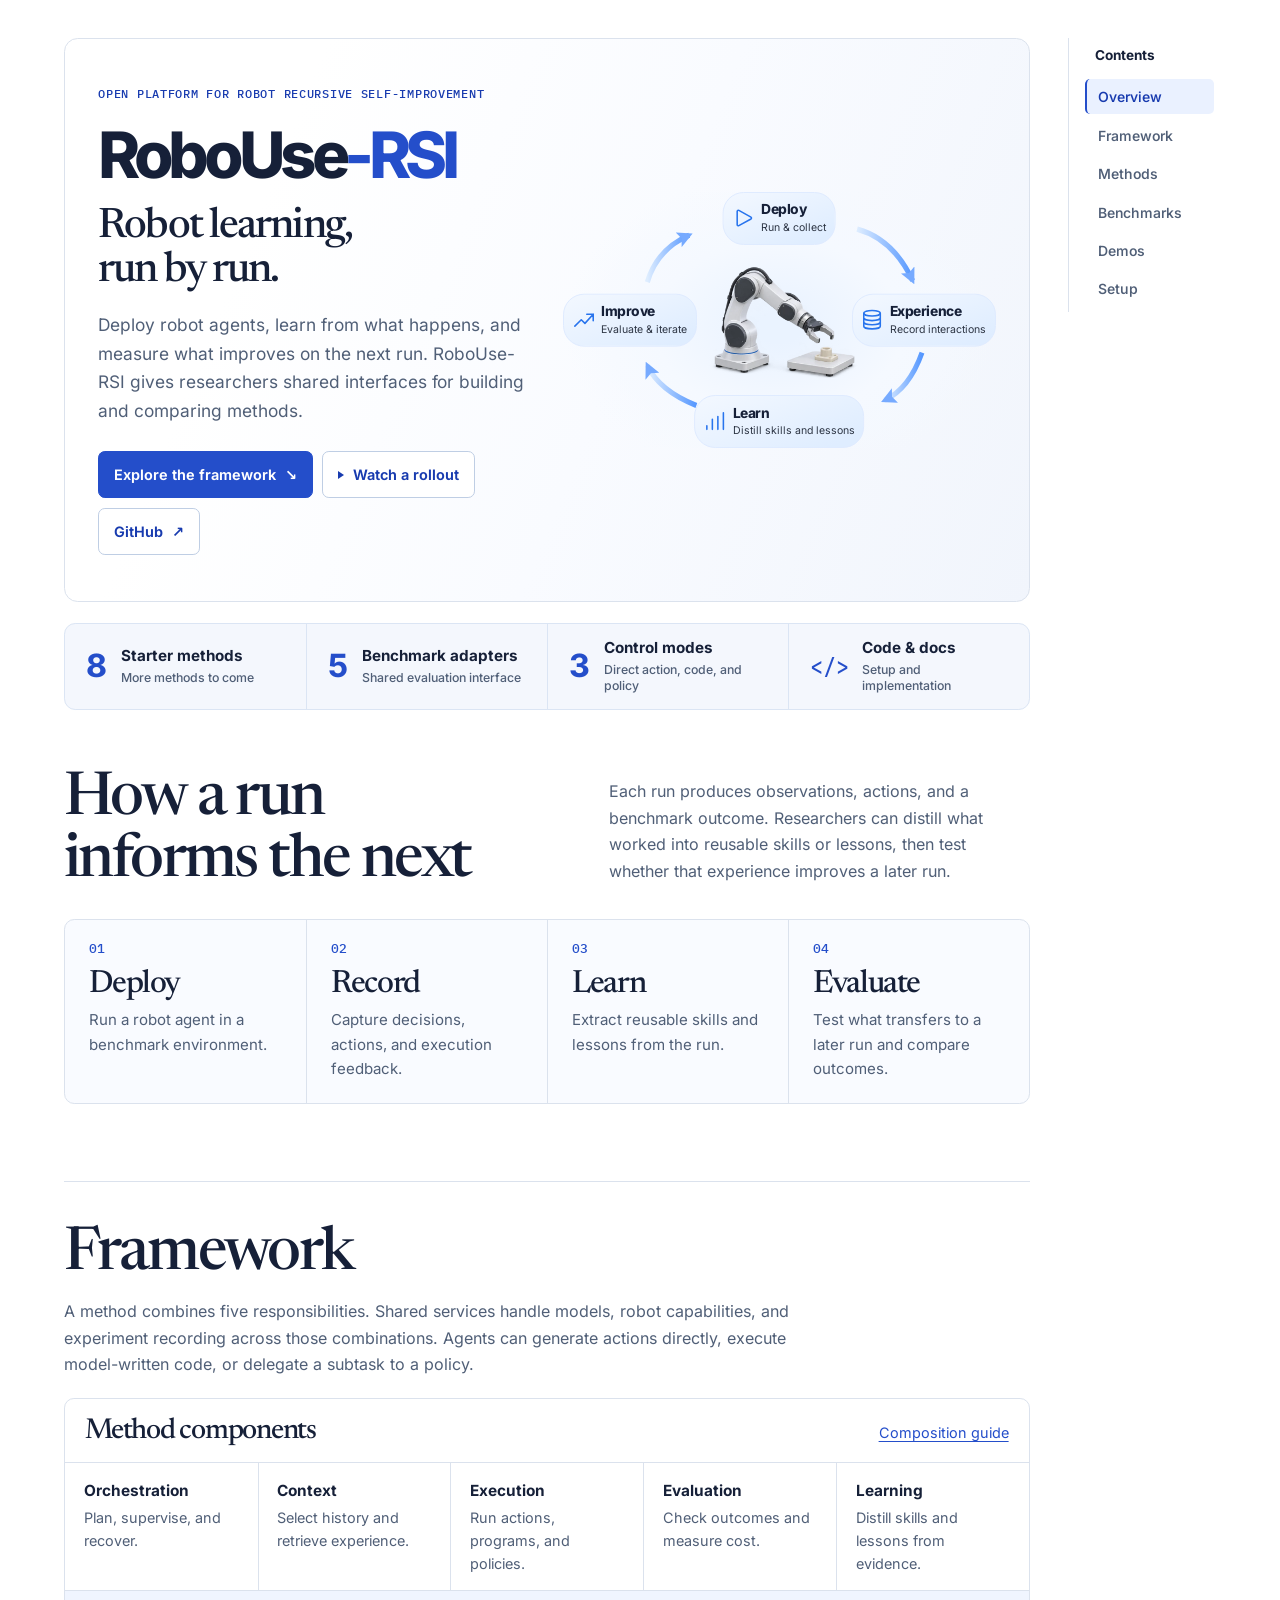
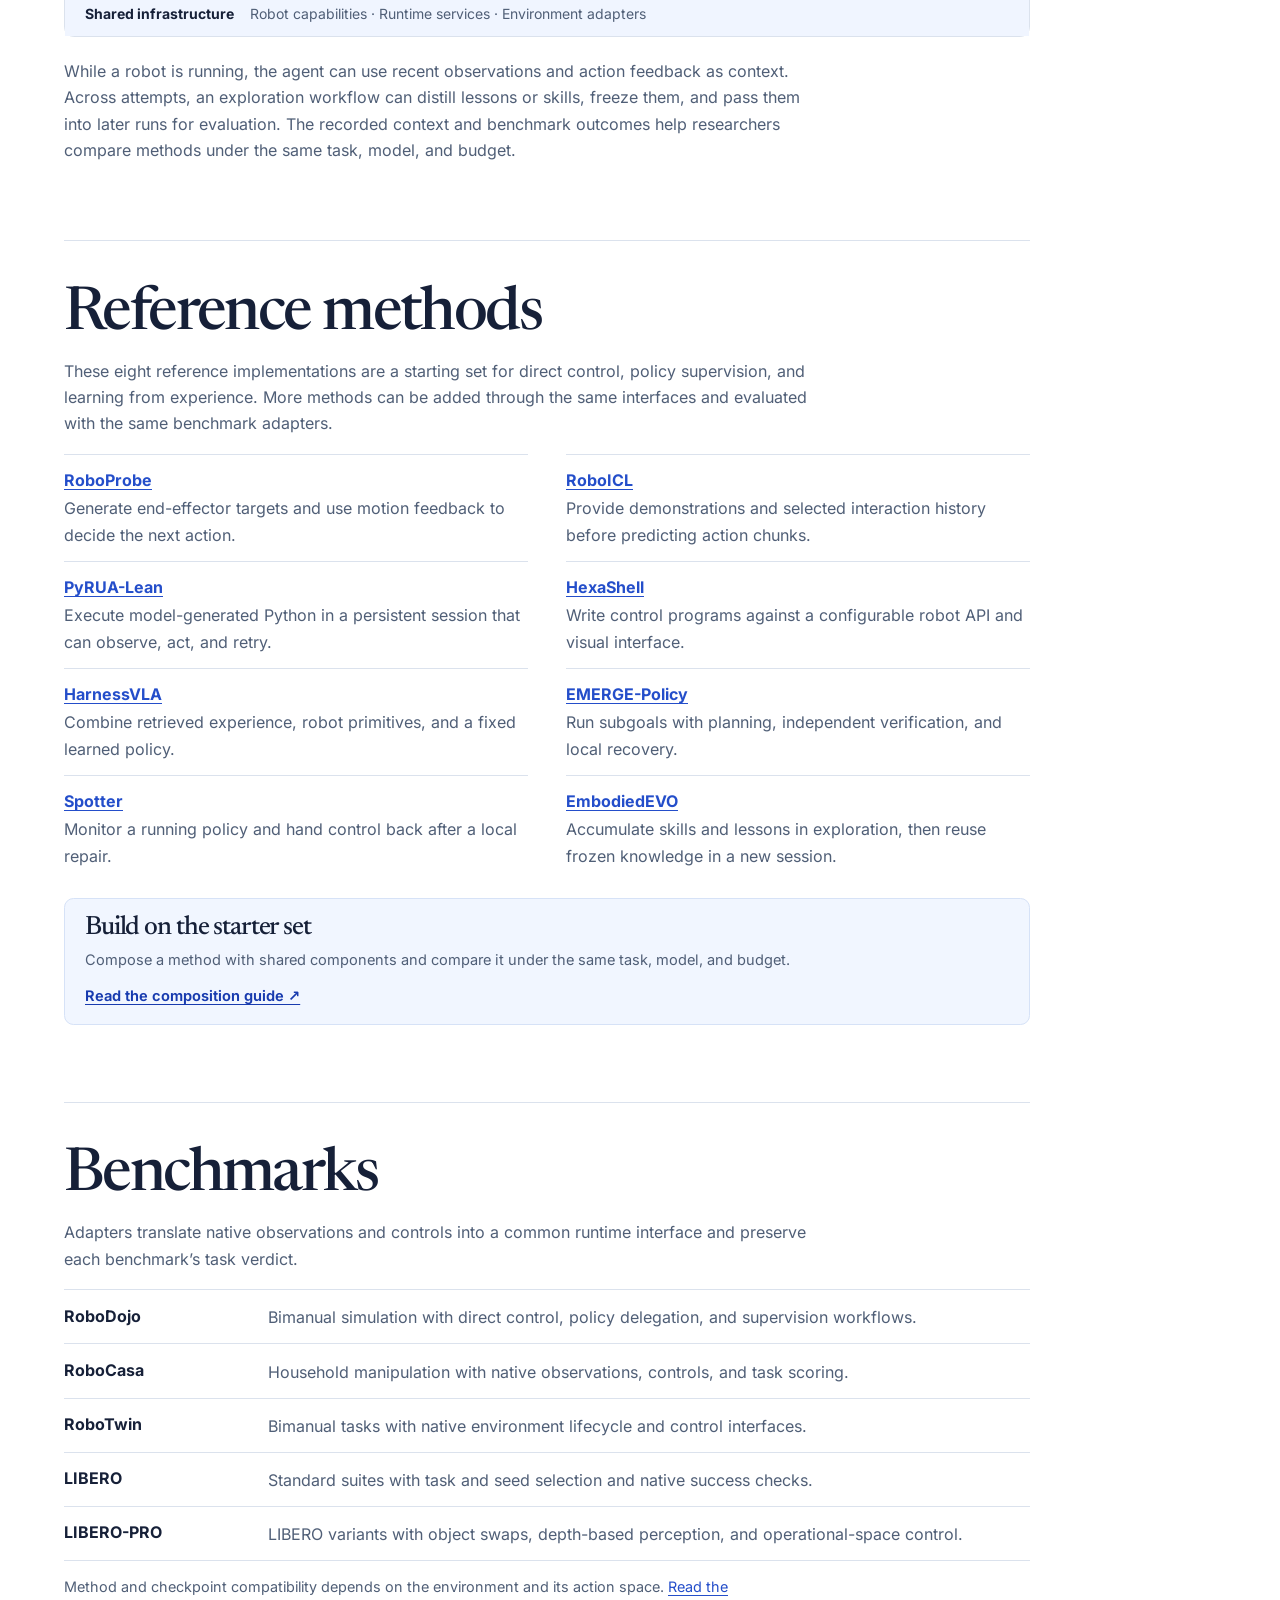
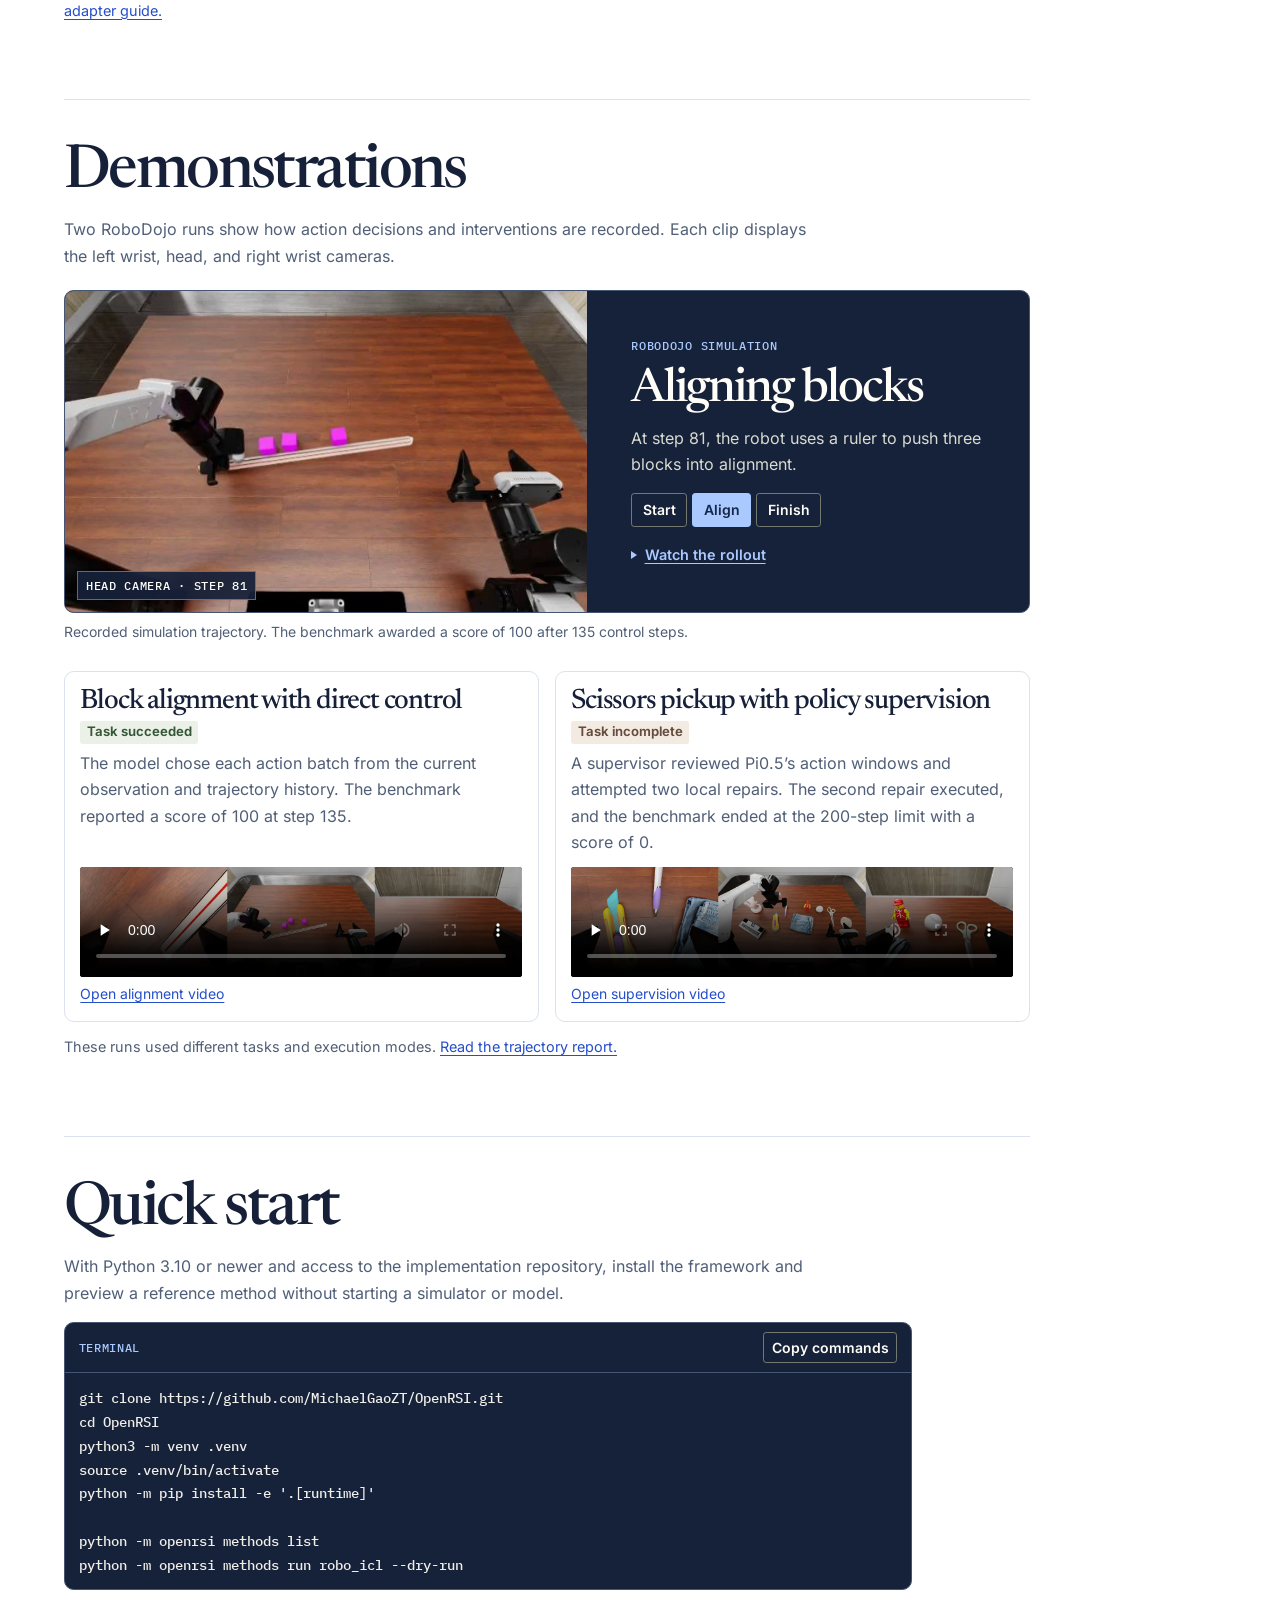
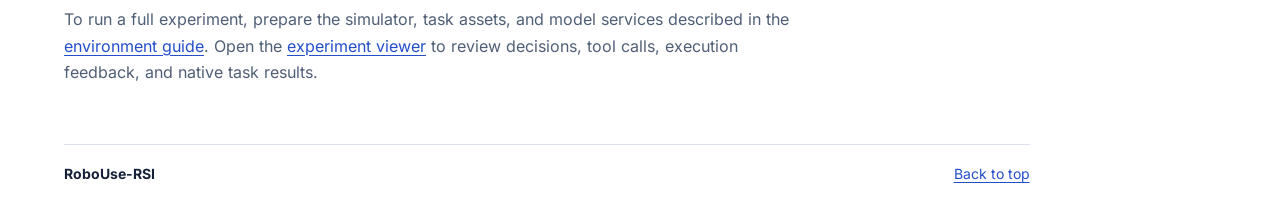
==== commit a9581b73: "Move homepage navigation into a contents sidebar" ====
--- a/index.html
+++ b/index.html
@@ -1,5 +1,5 @@
 <!doctype html>
-<html lang="en">
+<html lang="en" class="project-page">
 <head>
   <meta charset="utf-8">
   <meta name="viewport" content="width=device-width, initial-scale=1">
@@ -7,8 +7,8 @@
   <meta name="theme-color" content="#f8f9fc">
   <title>RoboUse-RSI · Robot Recursive Self-Improvement</title>
   <link rel="stylesheet" href="./research/research.css">
-  <link rel="stylesheet" href="./project.css">
-  <script src="./site.js?v=2" defer></script>
+  <link rel="stylesheet" href="./project.css?v=2">
+  <script src="./site.js?v=3" defer></script>
 </head>
 <body id="top">
   <a class="skip-link" href="#main-content">Skip to content</a>
@@ -26,28 +26,21 @@
       <path d="m2 19 7-7 4 4 9-10M15 6h7v7"/>
     </symbol>
   </svg>
-  <header class="topbar">
-    <div class="wrap topbar-inner">
-      <a class="brand" href="#top" aria-label="RoboUse-RSI home">
-        <span class="brand-mark" aria-hidden="true"><i></i></span>
-        <span>RoboUse<span class="brand-rsi">-RSI</span></span>
-      </a>
-      <nav class="contents" aria-label="Sections">
-        <a href="#overview" aria-current="location">Overview</a>
-        <a href="#framework">Framework</a>
-        <a href="#methods">Methods</a>
-        <a href="#benchmarks">Benchmarks</a>
-        <a href="#demonstrations">Demos</a>
-        <a href="#quick-start">Setup</a>
-      </nav>
-      <a class="github-link" href="https://github.com/MichaelGaoZT/RoboUse-RSI">
-        <svg class="github-mark" xmlns="http://www.w3.org/2000/svg" viewBox="0 0 24 24" aria-hidden="true">
-          <path fill="currentColor" d="M12 .75C5.79.75.75 5.79.75 12c0 4.97 3.22 9.19 7.69 10.68.56.1.77-.24.77-.54v-2.1c-3.13.68-3.79-1.33-3.79-1.33-.51-1.3-1.64-1.64-1.25-1.64-1.02-.7.08-.68.08-.68 1.13.08 1.73 1.16 1.73 1.16 1 1.72 2.63 1.22 3.27.94.1-.73.39-1.23.71-1.51-2.5-.28-5.13-1.25-5.13-5.56 0-1.23.44-2.23 1.16-3.02-.12-.28-.5-1.43.11-2.98 0 0 .94-.3 3.09 1.15a10.75 10.75 0 0 1 5.63 0c2.15-1.45 3.09-1.15 3.09-1.15.61 1.55.23 2.7.11 2.98.72.79 1.16 1.79 1.16 3.02 0 4.32-2.63 5.27-5.14 5.55.4.35.76 1.03.76 2.08v3.1c0 .3.2.65.78.54A11.25 11.25 0 0 0 23.25 12C23.25 5.79 18.21.75 12 .75Z"/>
-        </svg>
-        GitHub
-      </a>
+  <div class="project-layout">
+    <div class="project-nav">
+      <details class="project-toc" open>
+        <summary>Contents</summary>
+        <nav class="contents" aria-label="Contents">
+          <p class="contents-title" aria-hidden="true">Contents</p>
+          <a href="#overview" aria-current="location">Overview</a>
+          <a href="#framework">Framework</a>
+          <a href="#methods">Methods</a>
+          <a href="#benchmarks">Benchmarks</a>
+          <a href="#demonstrations">Demos</a>
+          <a href="#quick-start">Setup</a>
+        </nav>
+      </details>
     </div>
-  </header>
 
   <main id="main-content" tabindex="-1">
     <section class="project-hero" aria-labelledby="hero-title">
@@ -60,6 +53,7 @@
           <div class="project-actions">
             <a class="primary-action" href="#overview">Explore the framework <span aria-hidden="true">↘</span></a>
             <a class="secondary-action" href="#demonstrations"><span class="play-mark" aria-hidden="true"></span> Watch a rollout</a>
+            <a class="secondary-action" href="https://github.com/MichaelGaoZT/RoboUse-RSI">GitHub <span aria-hidden="true">↗</span></a>
           </div>
         </div>
 
@@ -294,5 +288,6 @@
     <a class="footer-name" href="#top">RoboUse-RSI</a>
     <a href="#top">Back to top</a>
   </footer>
+  </div>
 </body>
 </html>
--- a/project.css
+++ b/project.css
@@ -14,16 +14,99 @@
   --gutter: clamp(1.25rem, 5vw, 5.75rem);
 }
 
+.project-page { scroll-padding-top: 4.5rem; }
 body { background: #fff; }
 a:hover { color: var(--blue-dark); }
 :focus-visible { outline-color: var(--blue); }
 .wrap { width: min(82rem, calc(100% - var(--gutter) * 2)); }
-.topbar { background: #fff; }
-.topbar-inner { min-height: 4rem; }
-.brand-mark { background: #132748; }
-.contents a:hover, .contents a[aria-current] { border-color: var(--blue); }
-.github-link { border-color: #c8d4e6; border-radius: 0.45rem; }
-.github-link:hover { background: var(--blue-soft); }
+
+.project-nav {
+  position: sticky;
+  top: 0;
+  z-index: 5;
+  padding-inline: var(--gutter);
+  border-bottom: 1px solid var(--line);
+  background: #fff;
+}
+
+.project-toc summary {
+  width: fit-content;
+  padding: 0.65rem 0.35rem;
+  color: var(--ink);
+  font-weight: 650;
+  cursor: pointer;
+}
+
+.project-toc .contents {
+  display: grid;
+  grid-template-columns: repeat(2, minmax(0, 1fr));
+  gap: 0.2rem;
+  position: absolute;
+  inset: calc(100% + 0.4rem) auto auto var(--gutter);
+  width: min(21rem, calc(100% - var(--gutter) * 2));
+  max-height: 70vh;
+  overflow: auto;
+  padding: 0.55rem;
+  border: 1px solid var(--line);
+  border-radius: 0.65rem;
+  background: #fff;
+  box-shadow: 0 10px 28px #16203820;
+}
+
+.contents-title { display: none; }
+.project-toc .contents a {
+  min-width: 0;
+  padding: 0.38rem 0.7rem;
+  border: 0;
+  border-inline-start: 2px solid transparent;
+  border-radius: 0.32rem;
+  white-space: normal;
+}
+.project-toc .contents a:hover { background: var(--paper); }
+.project-toc .contents a[aria-current] {
+  border-inline-start-color: var(--blue);
+  background: var(--blue-soft);
+  color: var(--blue-dark);
+}
+
+@media (min-width: 1080px) {
+  .project-page { scroll-padding-top: 2rem; }
+  .project-layout {
+    display: grid;
+    grid-template-columns: minmax(0, 1fr) clamp(9.25rem, 11vw, 12rem);
+    column-gap: clamp(1.6rem, 3vw, 3.5rem);
+    width: min(96rem, calc(100% - var(--gutter) * 2));
+    margin: 2.4rem auto 0;
+  }
+  .project-layout > main, .project-layout > .footer { grid-column: 1; }
+  .project-layout .wrap { width: 100%; }
+  .project-nav {
+    grid-area: 1 / 2 / span 2;
+    align-self: start;
+    top: 2rem;
+    padding: 0.35rem 0 0 1rem;
+    border: 0;
+    border-inline-start: 1px solid var(--line);
+  }
+  .project-toc summary { display: none; }
+  .project-toc .contents {
+    position: static;
+    display: grid;
+    grid-template-columns: minmax(0, 1fr);
+    width: auto;
+    padding: 0 0.15rem 0.35rem 0;
+    border: 0;
+    border-radius: 0;
+    box-shadow: none;
+  }
+  .contents-title {
+    display: block;
+    margin: 0 0 0.6rem 0.65rem;
+    color: var(--ink);
+    font-size: 0.85rem;
+    font-weight: 700;
+  }
+}
 
 .project-hero {
   background: linear-gradient(112deg, #fff 22%, #f9fbff 57%, #f1f5fc 100%);
@@ -36,6 +119,12 @@
   gap: clamp(1.5rem, 4vw, 5rem);
   align-items: center;
   padding-block: clamp(2.5rem, 5.1vw, 5.2rem);
+}
+
+@media (min-width: 1080px) {
+  .project-hero { border: 1px solid var(--line); border-radius: 0.85rem; }
+  .project-hero-grid { gap: clamp(1.3rem, 2.5vw, 3rem); padding: clamp(2.25rem, 3.6vw, 4.25rem) clamp(1.4rem, 2.6vw, 2.85rem); }
+  .project-layout .project-intro h1 { font-size: clamp(3.1rem, 5vw, 5.6rem); }
 }
 
 .project-kicker {
@@ -185,6 +274,14 @@
 .stage-improve, .stage-experience { top: 50%; transform: translateY(-50%); }
 .stage-improve { left: 0; }
 .stage-experience { right: 0; }
+
+@media (min-width: 1080px) {
+  .robot-cycle { container-type: inline-size; }
+  .cycle-stages a { gap: clamp(0.35rem, 1.5cqw, 0.7rem); padding: 0.58rem clamp(0.45rem, 2cqw, 1rem); }
+  .cycle-icon { width: clamp(1rem, 5.1cqw, 2rem); height: auto; aspect-ratio: 1; }
+  .cycle-stages strong { font-size: clamp(0.82rem, 3.2cqw, 1.17rem); }
+  .cycle-stages span { font-size: clamp(0.66rem, 2.4cqw, 0.88rem); }
+}
 
 .fact-rail {
   grid-template-columns: repeat(4, minmax(0, 1fr));
@@ -256,11 +353,6 @@
   .fact-rail strong { font-size: 1.7rem; }
 }
 
-@media (max-width: 650px) {
-  .topbar-inner { min-height: 0; }
-  .contents { justify-content: flex-start; gap: 0.72rem; }
-}
-
 @media (max-width: 420px) {
   .fact-rail b { font-size: 0.86rem; }
   .fact-rail small { font-size: 0.69rem; }
@@ -269,8 +361,6 @@
 .research-heading h2 { text-wrap: balance; }
 
 @media (max-width: 460px) {
-  .contents { display: grid; grid-template-columns: repeat(3, minmax(0, 1fr)); gap: 0 0.45rem; overflow: visible; }
-  .contents a { padding-block: 0.3rem; }
   .project-actions { gap: 0.45rem; }
   .project-actions a { gap: 0.4rem; padding: 0.57rem 0.65rem; font-size: 0.82rem; }
 }
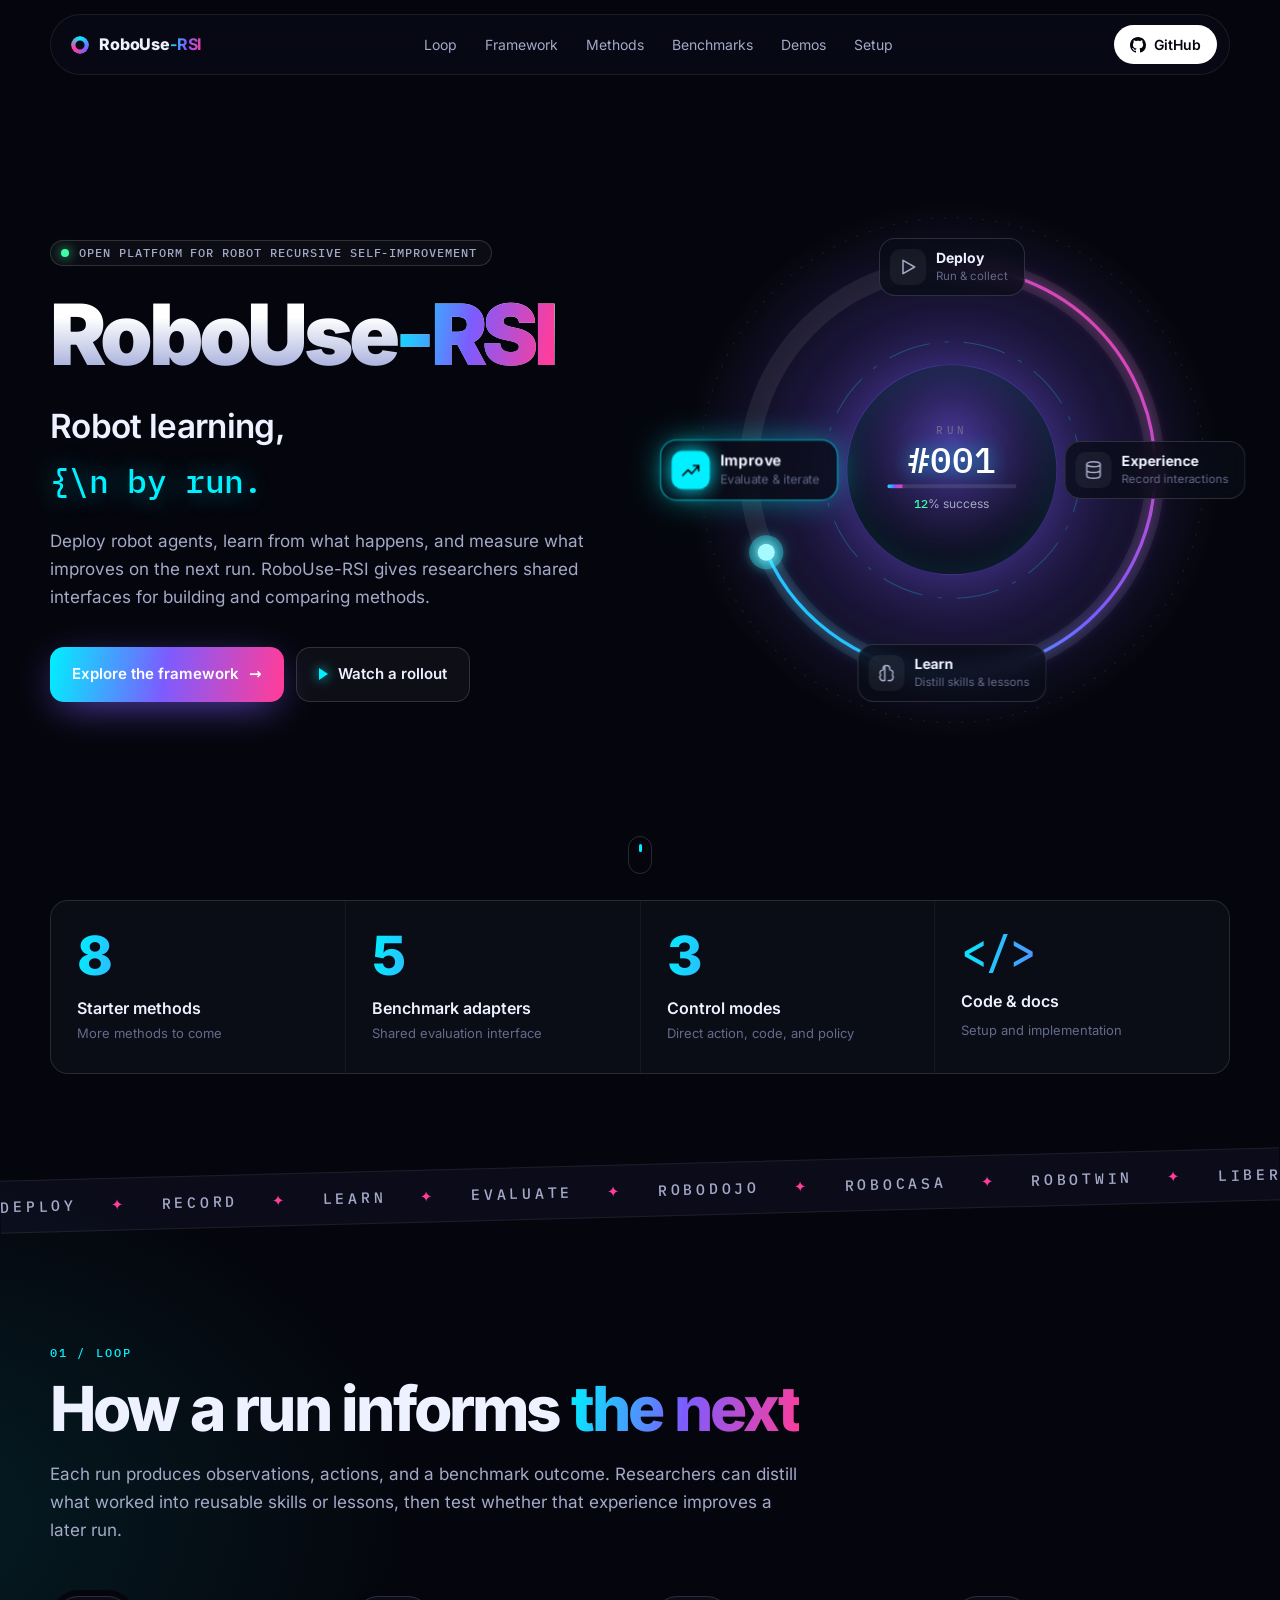
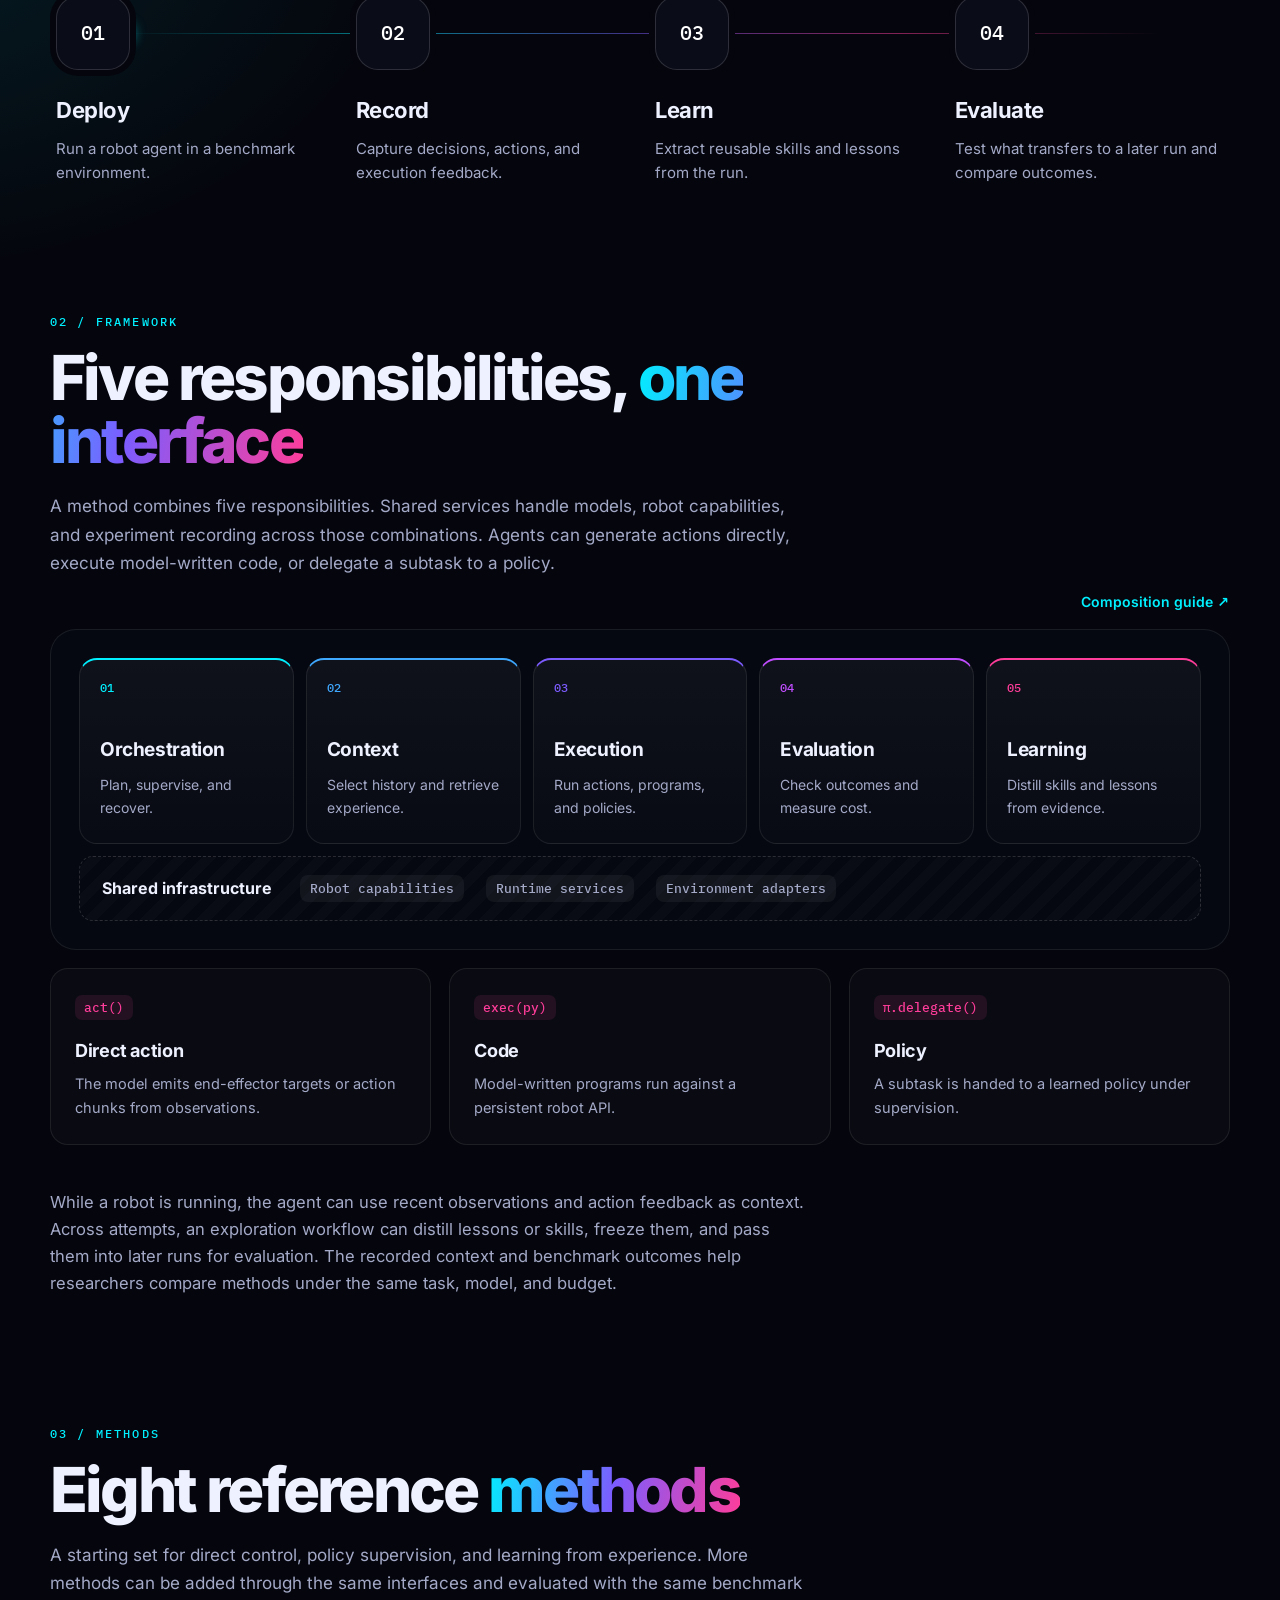
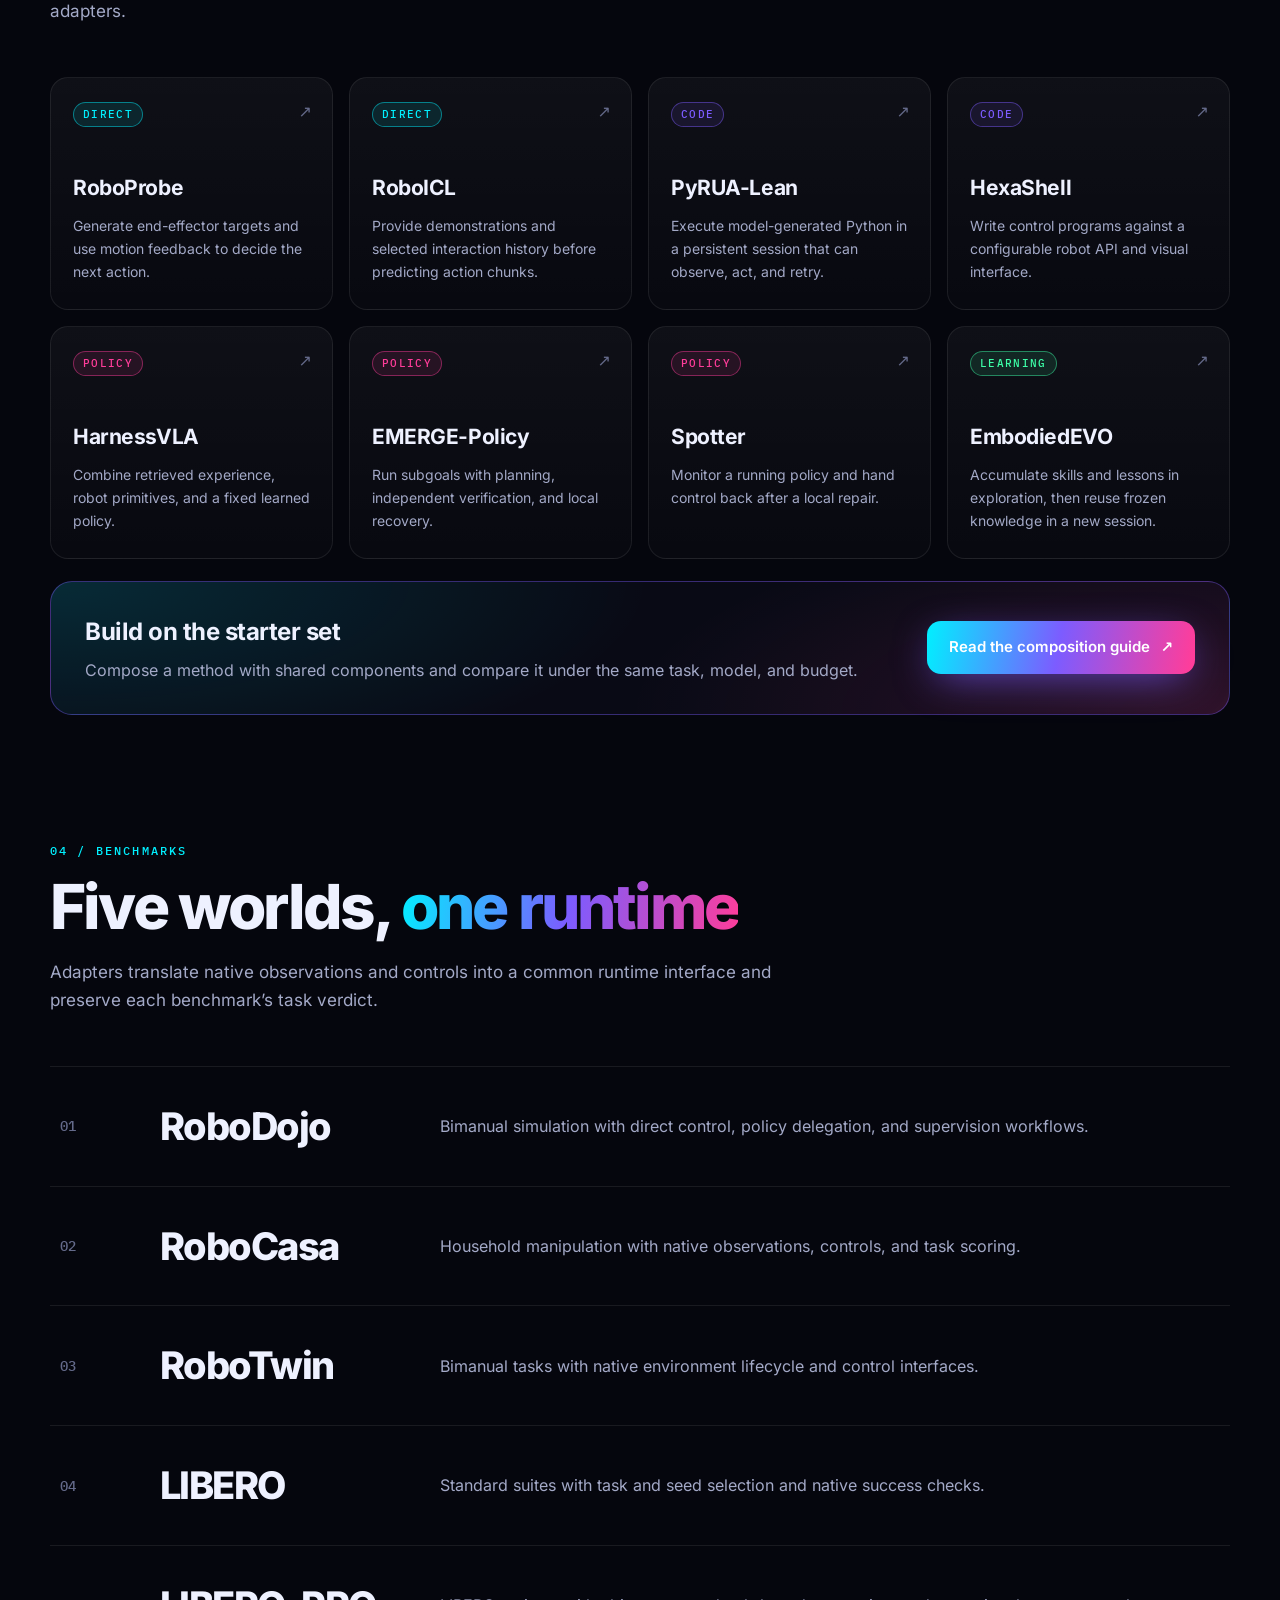
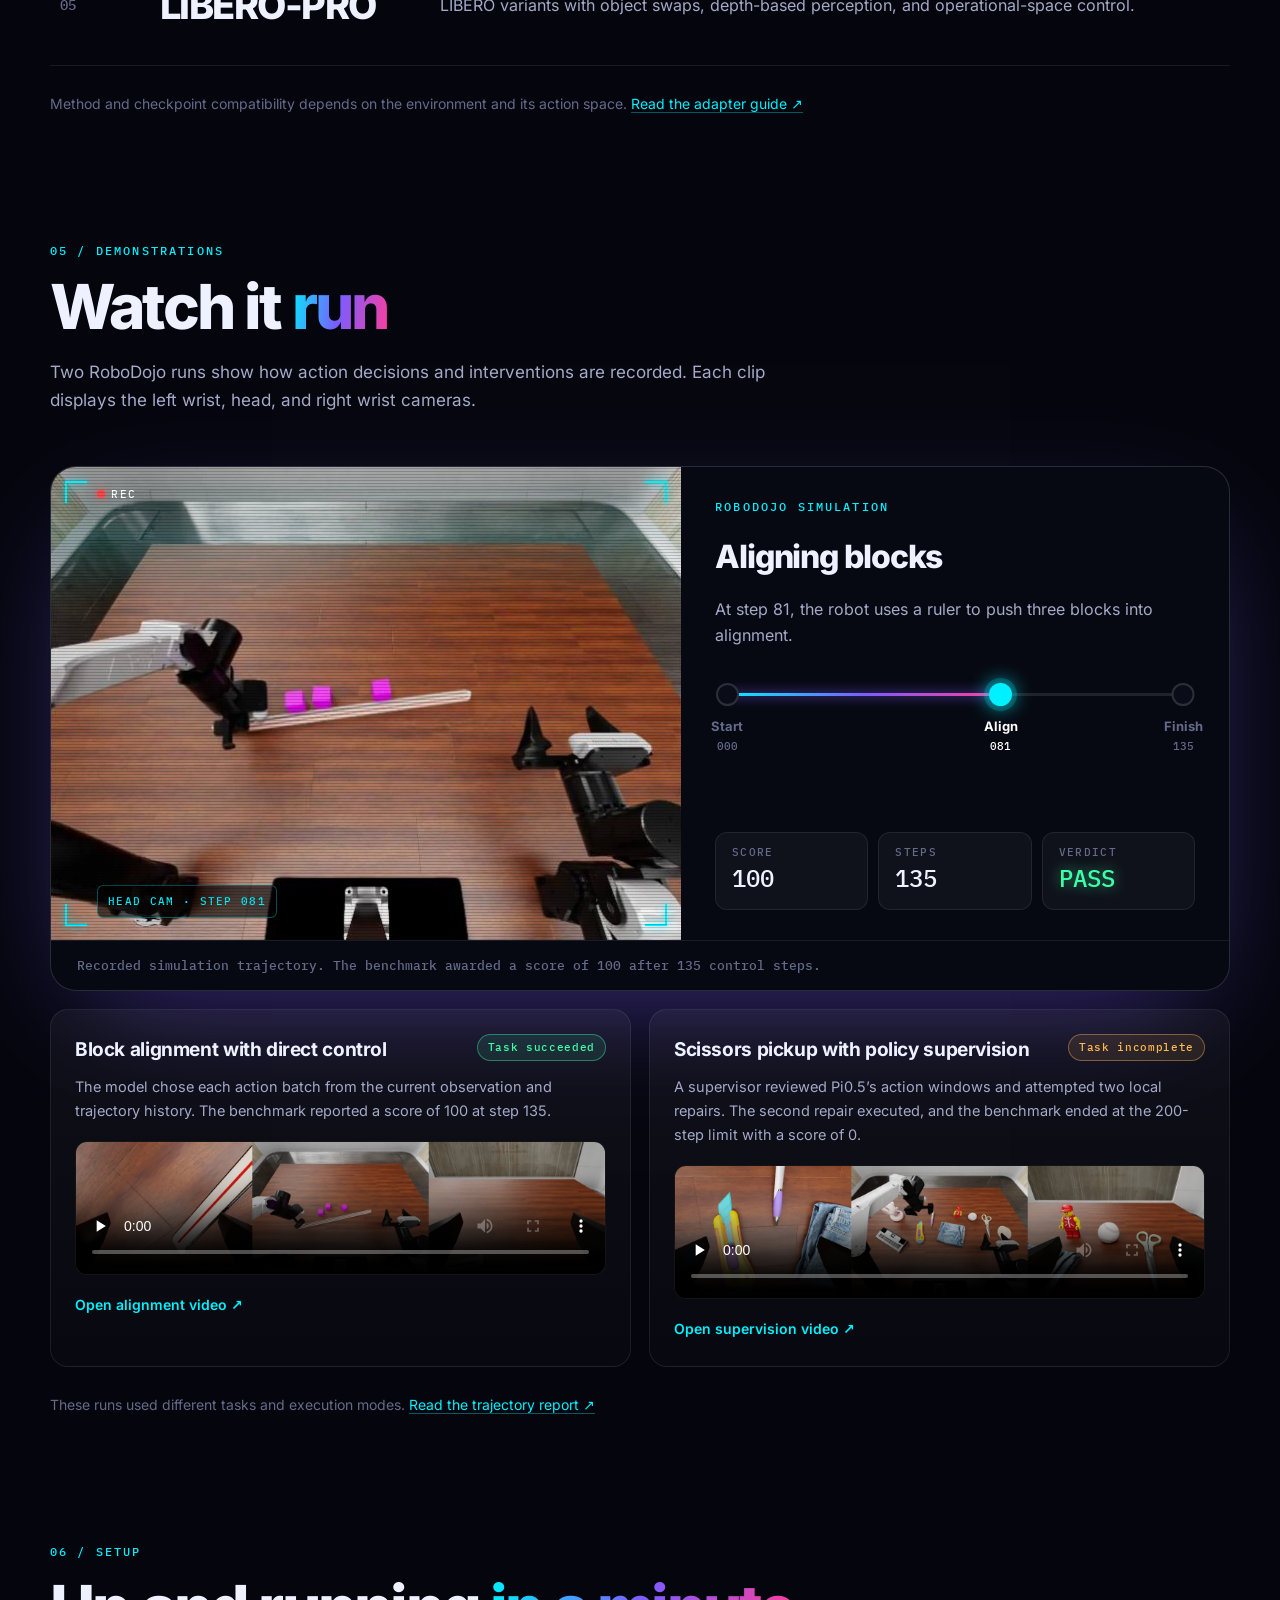
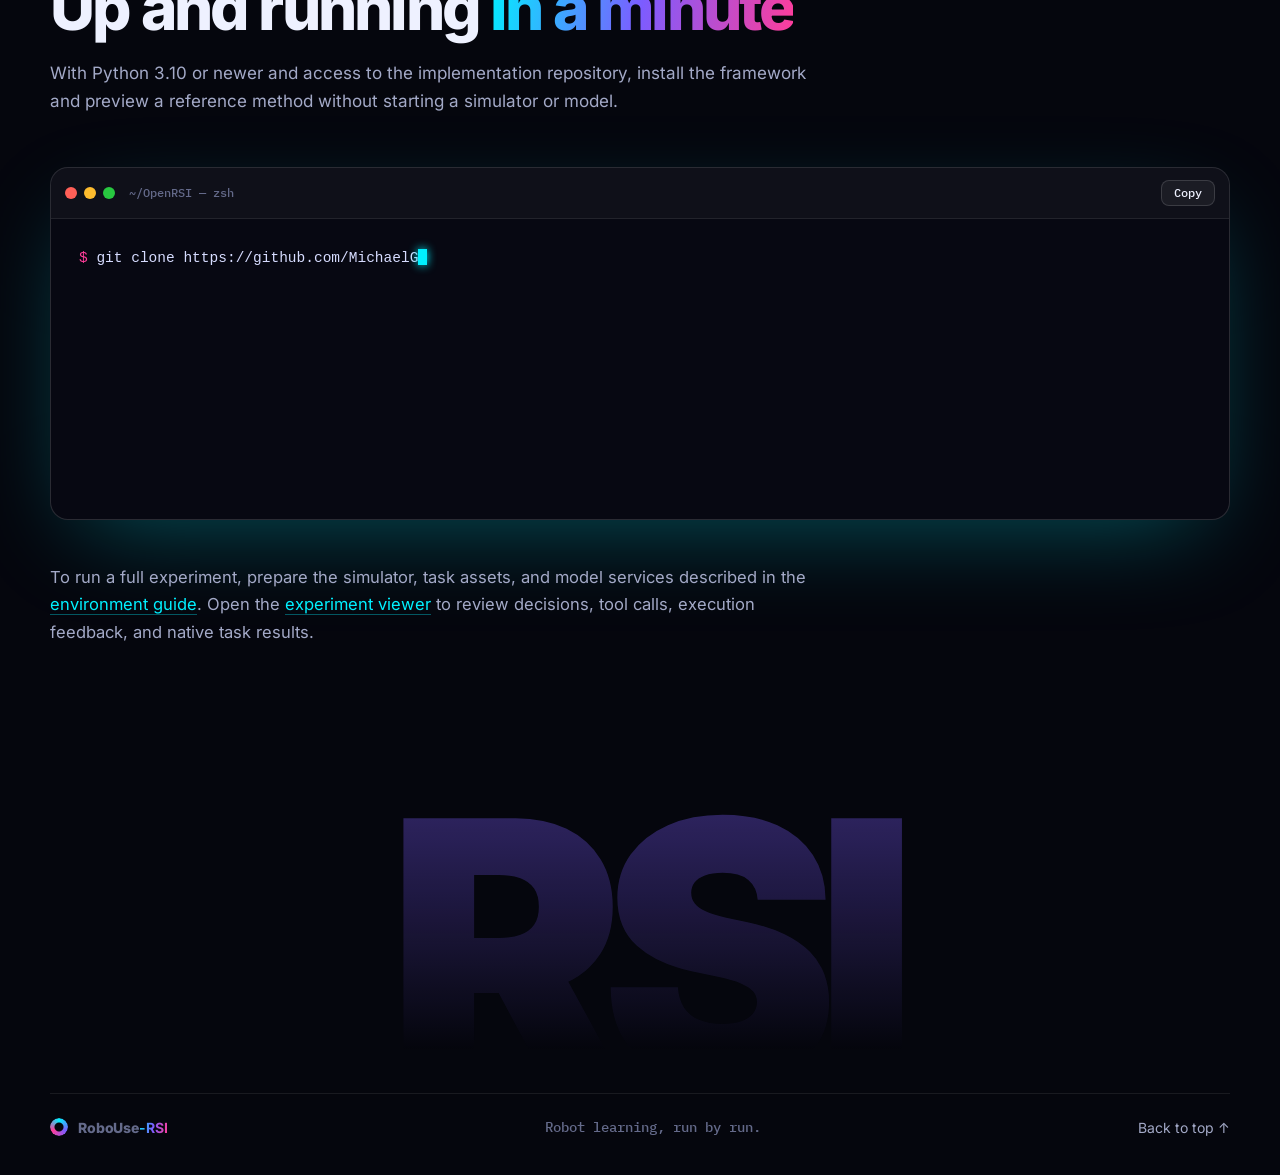
==== commit dd50a5a9: "Redesign homepage with dark animated theme Co-authored-by: Cursor <cursoragent@cursor.com>" ====
--- a/index.html
+++ b/index.html
@@ -1,275 +1,272 @@
 <!doctype html>
-<html lang="en" class="project-page">
+<html lang="en">
 <head>
   <meta charset="utf-8">
   <meta name="viewport" content="width=device-width, initial-scale=1">
   <meta name="description" content="RoboUse-RSI is a research platform for testing how robot agents turn execution feedback into reusable skills and better decisions.">
-  <meta name="theme-color" content="#f8f9fc">
+  <meta name="theme-color" content="#05060d">
   <title>RoboUse-RSI · Robot Recursive Self-Improvement</title>
-  <link rel="stylesheet" href="./research/research.css">
-  <link rel="stylesheet" href="./project.css?v=2">
-  <script src="./site.js?v=3" defer></script>
+  <link rel="preload" href="./assets/fonts/inter.woff2" as="font" type="font/woff2" crossorigin>
+  <link rel="stylesheet" href="./styles.css?v=3">
+  <script src="./app.js?v=3" defer></script>
 </head>
 <body id="top">
-  <a class="skip-link" href="#main-content">Skip to content</a>
-  <svg class="cycle-icon-definitions" xmlns="http://www.w3.org/2000/svg" aria-hidden="true">
-    <symbol id="icon-play" viewBox="0 0 24 24">
-      <path d="M5 4.7a1.2 1.2 0 0 1 1.8-1L20 11a1.2 1.2 0 0 1 0 2L6.8 20.3a1.2 1.2 0 0 1-1.8-1Z"/>
-    </symbol>
-    <symbol id="icon-database" viewBox="0 0 24 24">
-      <ellipse cx="12" cy="5" rx="9" ry="3"/><path d="M3 5v14c0 1.7 4 3 9 3s9-1.3 9-3V5M3 10c0 1.7 4 3 9 3s9-1.3 9-3M3 14.5c0 1.7 4 3 9 3s9-1.3 9-3"/>
-    </symbol>
-    <symbol id="icon-chart" viewBox="0 0 24 24">
-      <path d="M3 20v-4m6 4V9m6 11V6m6 14V2"/>
-    </symbol>
-    <symbol id="icon-trend" viewBox="0 0 24 24">
-      <path d="m2 19 7-7 4 4 9-10M15 6h7v7"/>
-    </symbol>
-  </svg>
-  <div class="project-layout">
-    <div class="project-nav">
-      <details class="project-toc" open>
-        <summary>Contents</summary>
-        <nav class="contents" aria-label="Contents">
-          <p class="contents-title" aria-hidden="true">Contents</p>
-          <a href="#overview" aria-current="location">Overview</a>
-          <a href="#framework">Framework</a>
-          <a href="#methods">Methods</a>
-          <a href="#benchmarks">Benchmarks</a>
-          <a href="#demonstrations">Demos</a>
-          <a href="#quick-start">Setup</a>
-        </nav>
-      </details>
+  <a class="skip-link" href="#main">Skip to content</a>
+  <canvas id="field" aria-hidden="true"></canvas>
+  <div class="noise" aria-hidden="true"></div>
+
+  <header class="topbar">
+    <a class="brand" href="#top"><span class="brand-mark" aria-hidden="true"></span><span>RoboUse<b>-RSI</b></span></a>
+    <nav class="topnav" aria-label="Sections">
+      <a href="#overview">Loop</a>
+      <a href="#framework">Framework</a>
+      <a href="#methods">Methods</a>
+      <a href="#benchmarks">Benchmarks</a>
+      <a href="#demos">Demos</a>
+      <a href="#quick-start">Setup</a>
+    </nav>
+    <a class="gh-button" href="https://github.com/MichaelGaoZT/RoboUse-RSI">
+      <svg viewBox="0 0 16 16" aria-hidden="true"><path d="M8 0C3.58 0 0 3.58 0 8c0 3.54 2.29 6.53 5.47 7.59.4.07.55-.17.55-.38 0-.19-.01-.82-.01-1.49-2.01.37-2.53-.49-2.69-.94-.09-.23-.48-.94-.82-1.13-.28-.15-.68-.52-.01-.53.63-.01 1.08.58 1.23.82.72 1.21 1.87.87 2.33.66.07-.52.28-.87.51-1.07-1.78-.2-3.64-.89-3.64-3.95 0-.87.31-1.59.82-2.15-.08-.2-.36-1.02.08-2.12 0 0 .67-.21 2.2.82.64-.18 1.32-.27 2-.27.68 0 1.36.09 2 .27 1.53-1.04 2.2-.82 2.2-.82.44 1.1.16 1.92.08 2.12.51.56.82 1.27.82 2.15 0 3.07-1.87 3.75-3.65 3.95.29.25.54.73.54 1.48 0 1.07-.01 1.93-.01 2.2 0 .21.15.46.55.38A8.013 8.013 0 0 0 16 8c0-4.42-3.58-8-8-8Z"/></svg>
+      GitHub
+    </a>
+  </header>
+
+  <main id="main" tabindex="-1">
+    <!-- HERO -->
+    <section class="hero">
+      <div class="hero-copy">
+        <p class="eyebrow"><span class="dot"></span>Open platform for robot recursive self-improvement</p>
+        <h1 class="glitch" data-text="RoboUse-RSI">RoboUse<span>-RSI</span></h1>
+        <p class="thesis">Robot learning, <em class="scramble" data-words="run by run.|failure by failure.|skill by skill.">run by run.</em></p>
+        <p class="lede">Deploy robot agents, learn from what happens, and measure what improves on the next run. RoboUse-RSI gives researchers shared interfaces for building and comparing methods.</p>
+        <div class="actions">
+          <a class="btn btn-primary" href="#overview"><span>Explore the framework</span><i aria-hidden="true">→</i></a>
+          <a class="btn btn-ghost" href="#demos"><span class="play" aria-hidden="true"></span>Watch a rollout</a>
+        </div>
+      </div>
+
+      <figure class="loop" aria-label="Robot self-improvement cycle: deploy, experience, learn, improve">
+        <svg class="loop-svg" viewBox="0 0 520 520" aria-hidden="true">
+          <defs>
+            <linearGradient id="ring" x1="0" y1="0" x2="1" y2="1">
+              <stop offset="0" stop-color="#00f0ff"/>
+              <stop offset=".5" stop-color="#7c5cff"/>
+              <stop offset="1" stop-color="#ff3d9a"/>
+            </linearGradient>
+            <radialGradient id="core" cx=".5" cy=".5" r=".5">
+              <stop offset="0" stop-color="#7c5cff" stop-opacity=".45"/>
+              <stop offset="1" stop-color="#7c5cff" stop-opacity="0"/>
+            </radialGradient>
+            <filter id="glow" x="-50%" y="-50%" width="200%" height="200%">
+              <feGaussianBlur stdDeviation="6" result="b"/>
+              <feMerge><feMergeNode in="b"/><feMergeNode in="SourceGraphic"/></feMerge>
+            </filter>
+          </defs>
+          <circle cx="260" cy="260" r="250" fill="url(#core)"/>
+          <g class="spin-slow">
+            <circle cx="260" cy="260" r="236" fill="none" stroke="rgba(255,255,255,.08)" stroke-dasharray="2 10"/>
+          </g>
+          <g class="spin-rev">
+            <circle cx="260" cy="260" r="120" fill="none" stroke="rgba(0,240,255,.25)" stroke-dasharray="40 14 4 14"/>
+          </g>
+          <circle cx="260" cy="260" r="190" fill="none" stroke="rgba(255,255,255,.07)" stroke-width="18"/>
+          <circle id="ring-path" cx="260" cy="260" r="190" fill="none" stroke="url(#ring)" stroke-width="3" filter="url(#glow)" pathLength="100" stroke-dasharray="100" stroke-dashoffset="100" transform="rotate(-90 260 260)"/>
+          <g id="comet" filter="url(#glow)">
+            <circle r="8" fill="#fff"/>
+            <circle r="16" fill="#00f0ff" opacity=".35"/>
+          </g>
+        </svg>
+
+        <div class="core">
+          <span class="core-label">RUN</span>
+          <span class="core-run" id="core-run">#001</span>
+          <span class="core-bar"><i id="core-bar"></i></span>
+          <span class="core-rate"><b id="core-rate">12</b>% success</span>
+        </div>
+
+        <ol class="nodes">
+          <li class="node n-top" data-stage="0"><a href="#deploy"><svg viewBox="0 0 24 24"><path d="M6 4l14 8-14 8z"/></svg><strong>Deploy</strong><span>Run &amp; collect</span></a></li>
+          <li class="node n-right" data-stage="1"><a href="#record"><svg viewBox="0 0 24 24"><ellipse cx="12" cy="5" rx="8" ry="3"/><path d="M4 5v14c0 1.7 3.6 3 8 3s8-1.3 8-3V5M4 12c0 1.7 3.6 3 8 3s8-1.3 8-3"/></svg><strong>Experience</strong><span>Record interactions</span></a></li>
+          <li class="node n-bottom" data-stage="2"><a href="#learn"><svg viewBox="0 0 24 24"><path d="M12 3a4 4 0 0 0-4 4v1a4 4 0 0 0-3 6.5A4 4 0 0 0 9 21h1V3M12 3a4 4 0 0 1 4 4v1a4 4 0 0 1 3 6.5A4 4 0 0 1 15 21h-1"/></svg><strong>Learn</strong><span>Distill skills &amp; lessons</span></a></li>
+          <li class="node n-left" data-stage="3"><a href="#evaluate"><svg viewBox="0 0 24 24"><path d="m3 18 6-6 4 4 8-9M15 7h6v6"/></svg><strong>Improve</strong><span>Evaluate &amp; iterate</span></a></li>
+        </ol>
+      </figure>
+
+      <a class="scroll-cue" href="#stats" aria-label="Scroll down"><span></span></a>
+    </section>
+
+    <!-- STATS -->
+    <section class="stats" id="stats" aria-label="RoboUse-RSI at a glance">
+      <a class="stat reveal" href="#methods"><strong data-count="8">0</strong><b>Starter methods</b><small>More methods to come</small></a>
+      <a class="stat reveal" href="#benchmarks"><strong data-count="5">0</strong><b>Benchmark adapters</b><small>Shared evaluation interface</small></a>
+      <a class="stat reveal" href="#framework"><strong data-count="3">0</strong><b>Control modes</b><small>Direct action, code, and policy</small></a>
+      <a class="stat reveal" href="#quick-start"><strong class="mono">&lt;/&gt;</strong><b>Code &amp; docs</b><small>Setup and implementation</small></a>
+    </section>
+
+    <div class="marquee" aria-hidden="true">
+      <div class="marquee-track">
+        <span>DEPLOY</span><i>✦</i><span>RECORD</span><i>✦</i><span>LEARN</span><i>✦</i><span>EVALUATE</span><i>✦</i><span>ROBODOJO</span><i>✦</i><span>ROBOCASA</span><i>✦</i><span>ROBOTWIN</span><i>✦</i><span>LIBERO</span><i>✦</i><span>LIBERO-PRO</span><i>✦</i>
+        <span>DEPLOY</span><i>✦</i><span>RECORD</span><i>✦</i><span>LEARN</span><i>✦</i><span>EVALUATE</span><i>✦</i><span>ROBODOJO</span><i>✦</i><span>ROBOCASA</span><i>✦</i><span>ROBOTWIN</span><i>✦</i><span>LIBERO</span><i>✦</i><span>LIBERO-PRO</span><i>✦</i>
+      </div>
     </div>
 
-  <main id="main-content" tabindex="-1">
-    <section class="project-hero" aria-labelledby="hero-title">
-      <div class="wrap project-hero-grid">
-        <div class="project-intro">
-          <p class="project-kicker">Open platform for robot recursive self-improvement</p>
-          <h1 id="hero-title">RoboUse<span>-RSI</span></h1>
-          <p class="project-thesis">Robot learning, run by run.</p>
-          <p class="project-lede">Deploy robot agents, learn from what happens, and measure what improves on the next run. RoboUse-RSI gives researchers shared interfaces for building and comparing methods.</p>
-          <div class="project-actions">
-            <a class="primary-action" href="#overview">Explore the framework <span aria-hidden="true">↘</span></a>
-            <a class="secondary-action" href="#demonstrations"><span class="play-mark" aria-hidden="true"></span> Watch a rollout</a>
-            <a class="secondary-action" href="https://github.com/MichaelGaoZT/RoboUse-RSI">GitHub <span aria-hidden="true">↗</span></a>
+    <!-- OVERVIEW -->
+    <section class="section" id="overview">
+      <header class="section-head reveal">
+        <p class="tag">01 / Loop</p>
+        <h2>How a run informs <span class="grad">the next</span></h2>
+        <p>Each run produces observations, actions, and a benchmark outcome. Researchers can distill what worked into reusable skills or lessons, then test whether that experience improves a later run.</p>
+      </header>
+      <ol class="flow">
+        <li class="flow-step reveal" id="deploy"><span class="flow-n">01</span><h3>Deploy</h3><p>Run a robot agent in a benchmark environment.</p></li>
+        <li class="flow-step reveal" id="record"><span class="flow-n">02</span><h3>Record</h3><p>Capture decisions, actions, and execution feedback.</p></li>
+        <li class="flow-step reveal" id="learn"><span class="flow-n">03</span><h3>Learn</h3><p>Extract reusable skills and lessons from the run.</p></li>
+        <li class="flow-step reveal" id="evaluate"><span class="flow-n">04</span><h3>Evaluate</h3><p>Test what transfers to a later run and compare outcomes.</p></li>
+      </ol>
+    </section>
+
+    <!-- FRAMEWORK -->
+    <section class="section" id="framework">
+      <header class="section-head reveal">
+        <p class="tag">02 / Framework</p>
+        <h2>Five responsibilities, <span class="grad">one interface</span></h2>
+        <p>A method combines five responsibilities. Shared services handle models, robot capabilities, and experiment recording across those combinations. Agents can generate actions directly, execute model-written code, or delegate a subtask to a policy.</p>
+      </header>
+
+      <div class="stack reveal">
+        <div class="stack-layers">
+          <div class="layer glow-card" style="--c:#00f0ff"><span>01</span><h3>Orchestration</h3><p>Plan, supervise, and recover.</p></div>
+          <div class="layer glow-card" style="--c:#3fa9ff"><span>02</span><h3>Context</h3><p>Select history and retrieve experience.</p></div>
+          <div class="layer glow-card" style="--c:#7c5cff"><span>03</span><h3>Execution</h3><p>Run actions, programs, and policies.</p></div>
+          <div class="layer glow-card" style="--c:#c04dff"><span>04</span><h3>Evaluation</h3><p>Check outcomes and measure cost.</p></div>
+          <div class="layer glow-card" style="--c:#ff3d9a"><span>05</span><h3>Learning</h3><p>Distill skills and lessons from evidence.</p></div>
+        </div>
+        <div class="stack-base">
+          <strong>Shared infrastructure</strong>
+          <span>Robot capabilities</span><span>Runtime services</span><span>Environment adapters</span>
+        </div>
+        <a class="link-arrow" href="https://github.com/MichaelGaoZT/OpenRSI/blob/main/docs/functional-composition.md" hreflang="zh">Composition guide ↗</a>
+      </div>
+
+      <div class="modes">
+        <div class="mode reveal"><code>act()</code><h3>Direct action</h3><p>The model emits end-effector targets or action chunks from observations.</p></div>
+        <div class="mode reveal"><code>exec(py)</code><h3>Code</h3><p>Model-written programs run against a persistent robot API.</p></div>
+        <div class="mode reveal"><code>π.delegate()</code><h3>Policy</h3><p>A subtask is handed to a learned policy under supervision.</p></div>
+      </div>
+
+      <p class="prose reveal">While a robot is running, the agent can use recent observations and action feedback as context. Across attempts, an exploration workflow can distill lessons or skills, freeze them, and pass them into later runs for evaluation. The recorded context and benchmark outcomes help researchers compare methods under the same task, model, and budget.</p>
+    </section>
+
+    <!-- METHODS -->
+    <section class="section" id="methods">
+      <header class="section-head reveal">
+        <p class="tag">03 / Methods</p>
+        <h2>Eight reference <span class="grad">methods</span></h2>
+        <p>A starting set for direct control, policy supervision, and learning from experience. More methods can be added through the same interfaces and evaluated with the same benchmark adapters.</p>
+      </header>
+      <div class="methods">
+        <a class="method glow-card reveal" data-kind="direct" href="https://github.com/MichaelGaoZT/OpenRSI/tree/main/openrsi/methods/robo_probe"><span class="kind">Direct</span><h3>RoboProbe</h3><p>Generate end-effector targets and use motion feedback to decide the next action.</p><i>↗</i></a>
+        <a class="method glow-card reveal" data-kind="direct" href="https://github.com/MichaelGaoZT/OpenRSI/tree/main/openrsi/methods/robo_icl"><span class="kind">Direct</span><h3>RoboICL</h3><p>Provide demonstrations and selected interaction history before predicting action chunks.</p><i>↗</i></a>
+        <a class="method glow-card reveal" data-kind="code" href="https://github.com/MichaelGaoZT/OpenRSI/tree/main/openrsi/methods/pyrua_lean"><span class="kind">Code</span><h3>PyRUA-Lean</h3><p>Execute model-generated Python in a persistent session that can observe, act, and retry.</p><i>↗</i></a>
+        <a class="method glow-card reveal" data-kind="code" href="https://github.com/MichaelGaoZT/OpenRSI/tree/main/openrsi/methods/hexa_shell"><span class="kind">Code</span><h3>HexaShell</h3><p>Write control programs against a configurable robot API and visual interface.</p><i>↗</i></a>
+        <a class="method glow-card reveal" data-kind="policy" href="https://github.com/MichaelGaoZT/OpenRSI/tree/main/openrsi/methods/harness_vla"><span class="kind">Policy</span><h3>HarnessVLA</h3><p>Combine retrieved experience, robot primitives, and a fixed learned policy.</p><i>↗</i></a>
+        <a class="method glow-card reveal" data-kind="policy" href="https://github.com/MichaelGaoZT/OpenRSI/tree/main/openrsi/methods/emerge_policy"><span class="kind">Policy</span><h3>EMERGE-Policy</h3><p>Run subgoals with planning, independent verification, and local recovery.</p><i>↗</i></a>
+        <a class="method glow-card reveal" data-kind="policy" href="https://github.com/MichaelGaoZT/OpenRSI/tree/main/openrsi/methods/spotter"><span class="kind">Policy</span><h3>Spotter</h3><p>Monitor a running policy and hand control back after a local repair.</p><i>↗</i></a>
+        <a class="method glow-card reveal" data-kind="learn" href="https://github.com/MichaelGaoZT/OpenRSI/tree/main/openrsi/methods/embodied_evo"><span class="kind">Learning</span><h3>EmbodiedEVO</h3><p>Accumulate skills and lessons in exploration, then reuse frozen knowledge in a new session.</p><i>↗</i></a>
+      </div>
+      <aside class="cta reveal">
+        <div><h3>Build on the starter set</h3><p>Compose a method with shared components and compare it under the same task, model, and budget.</p></div>
+        <a class="btn btn-primary" href="https://github.com/MichaelGaoZT/OpenRSI/blob/main/docs/functional-composition.md" hreflang="zh"><span>Read the composition guide</span><i aria-hidden="true">↗</i></a>
+      </aside>
+    </section>
+
+    <!-- BENCHMARKS -->
+    <section class="section" id="benchmarks">
+      <header class="section-head reveal">
+        <p class="tag">04 / Benchmarks</p>
+        <h2>Five worlds, <span class="grad">one runtime</span></h2>
+        <p>Adapters translate native observations and controls into a common runtime interface and preserve each benchmark’s task verdict.</p>
+      </header>
+      <div class="bench">
+        <div class="bench-row reveal"><span class="bench-i">01</span><h3>RoboDojo</h3><p>Bimanual simulation with direct control, policy delegation, and supervision workflows.</p></div>
+        <div class="bench-row reveal"><span class="bench-i">02</span><h3>RoboCasa</h3><p>Household manipulation with native observations, controls, and task scoring.</p></div>
+        <div class="bench-row reveal"><span class="bench-i">03</span><h3>RoboTwin</h3><p>Bimanual tasks with native environment lifecycle and control interfaces.</p></div>
+        <div class="bench-row reveal"><span class="bench-i">04</span><h3>LIBERO</h3><p>Standard suites with task and seed selection and native success checks.</p></div>
+        <div class="bench-row reveal"><span class="bench-i">05</span><h3>LIBERO-PRO</h3><p>LIBERO variants with object swaps, depth-based perception, and operational-space control.</p></div>
+      </div>
+      <p class="note reveal">Method and checkpoint compatibility depends on the environment and its action space. <a href="https://github.com/MichaelGaoZT/OpenRSI/blob/main/openrsi/integrations/benchmarks/README.md" hreflang="zh">Read the adapter guide ↗</a></p>
+    </section>
+
+    <!-- DEMOS -->
+    <section class="section" id="demos">
+      <header class="section-head reveal">
+        <p class="tag">05 / Demonstrations</p>
+        <h2>Watch it <span class="grad">run</span></h2>
+        <p>Two RoboDojo runs show how action decisions and interventions are recorded. Each clip displays the left wrist, head, and right wrist cameras.</p>
+      </header>
+
+      <figure class="feature reveal">
+        <div class="hud">
+          <img id="run-frame" src="./assets/align-push.webp" width="632" height="474" loading="lazy" alt="The robot uses a ruler to push three pink blocks into a line.">
+          <span class="hud-corner tl"></span><span class="hud-corner tr"></span><span class="hud-corner bl"></span><span class="hud-corner br"></span>
+          <span class="hud-rec"><i></i>REC</span>
+          <span class="hud-label mono" id="camera-label">HEAD CAM · STEP 081</span>
+          <span class="scanline" aria-hidden="true"></span>
+        </div>
+        <div class="feature-panel">
+          <p class="tag">RoboDojo simulation</p>
+          <h3>Aligning blocks</h3>
+          <p class="feature-note" id="run-note" aria-live="polite">At step 81, the robot uses a ruler to push three blocks into alignment.</p>
+          <div class="timeline" role="group" aria-label="Keyframes from the block alignment run">
+            <div class="timeline-track"><i id="timeline-fill" style="width:60%"></i></div>
+            <button type="button" data-frame="start" aria-pressed="false" style="left:0%"><b>Start</b><small>000</small></button>
+            <button type="button" data-frame="push" aria-pressed="true" style="left:60%"><b>Align</b><small>081</small></button>
+            <button type="button" data-frame="finish" aria-pressed="false" style="left:100%"><b>Finish</b><small>135</small></button>
           </div>
-        </div>
-
-        <figure class="robot-cycle">
-          <figcaption class="sr-only">Robot self-improvement cycle</figcaption>
-          <svg class="cycle-arrows" viewBox="0 0 600 338" preserveAspectRatio="none" aria-hidden="true">
-            <defs>
-              <linearGradient id="cycle-gradient">
-                <stop stop-color="#deedff"/>
-                <stop offset="1" stop-color="#5597ff"/>
-              </linearGradient>
-              <marker id="cycle-arrowhead" viewBox="0 0 12 12" refX="9" refY="6" markerWidth="3" markerHeight="3" orient="auto">
-                <path fill="#76aaff" d="M0 0 12 6 0 12 2.5 6Z"/>
-              </marker>
-            </defs>
-            <g fill="none" stroke="url(#cycle-gradient)" stroke-width="7" marker-end="url(#cycle-arrowhead)">
-              <path d="M408 49Q458 62 485 117"/>
-              <path d="M498 212Q480 260 446 275"/>
-              <path d="M185 282Q133 262 117 229"/>
-              <path d="M117 119Q130 76 175 57"/>
-            </g>
-          </svg>
-          <img class="cycle-robot" src="./assets/robot-cycle.webp" fetchpriority="high" width="690" height="460" alt="">
-          <ol class="cycle-stages">
-            <li class="stage-deploy">
-              <a href="#deploy">
-                <svg class="cycle-icon" aria-hidden="true"><use href="#icon-play"/></svg>
-                <div><strong>Deploy</strong><span>Run &amp; collect</span></div>
-              </a>
-            </li>
-            <li class="stage-experience">
-              <a href="#record">
-                <svg class="cycle-icon" aria-hidden="true"><use href="#icon-database"/></svg>
-                <div><strong>Experience</strong><span>Record interactions</span></div>
-              </a>
-            </li>
-            <li class="stage-learn">
-              <a href="#learn">
-                <svg class="cycle-icon" aria-hidden="true"><use href="#icon-chart"/></svg>
-                <div><strong>Learn</strong><span>Distill skills and lessons</span></div>
-              </a>
-            </li>
-            <li class="stage-improve">
-              <a href="#evaluate">
-                <svg class="cycle-icon" aria-hidden="true"><use href="#icon-trend"/></svg>
-                <div><strong>Improve</strong><span>Evaluate &amp; iterate</span></div>
-              </a>
-            </li>
-          </ol>
-        </figure>
-      </div>
-    </section>
-
-    <ul class="wrap fact-rail" aria-label="RoboUse-RSI at a glance">
-      <li><a href="#methods"><strong>8</strong><span><b>Starter methods</b><small>More methods to come</small></span></a></li>
-      <li><a href="#benchmarks"><strong>5</strong><span><b>Benchmark adapters</b><small>Shared evaluation interface</small></span></a></li>
-      <li><a href="#framework"><strong>3</strong><span><b>Control modes</b><small>Direct action, code, and policy</small></span></a></li>
-      <li><a href="#quick-start"><span class="fact-code" aria-hidden="true">&lt;/&gt;</span><span><b>Code &amp; docs</b><small>Setup and implementation</small></span></a></li>
-    </ul>
-
-    <div class="wrap body-content">
-      <section id="overview" class="article-section research-overview" aria-labelledby="workflow-title">
-        <div class="research-heading">
-          <h2 id="workflow-title">How a run informs the next</h2>
-          <p>Each run produces observations, actions, and a benchmark outcome. Researchers can distill what worked into reusable skills or lessons, then test whether that experience improves a later run.</p>
-        </div>
-        <ol class="research-flow">
-          <li id="deploy"><h3>Deploy</h3><p>Run a robot agent in a benchmark environment.</p></li>
-          <li id="record"><h3>Record</h3><p>Capture decisions, actions, and execution feedback.</p></li>
-          <li id="learn"><h3>Learn</h3><p>Extract reusable skills and lessons from the run.</p></li>
-          <li id="evaluate"><h3>Evaluate</h3><p>Test what transfers to a later run and compare outcomes.</p></li>
-        </ol>
-      </section>
-
-
-        <section class="article-section" id="framework">
-          <h2>Framework</h2>
-          <p>A method combines five responsibilities. Shared services handle models, robot capabilities, and experiment recording across those combinations. Agents can generate actions directly, execute model-written code, or delegate a subtask to a policy.</p>
-          <div class="framework-figure">
-            <div class="framework-head">
-              <h3>Method components</h3>
-              <a href="https://github.com/MichaelGaoZT/OpenRSI/blob/main/docs/functional-composition.md" hreflang="zh">Composition guide</a>
-            </div>
-            <dl class="components">
-              <div><dt>Orchestration</dt><dd>Plan, supervise, and recover.</dd></div>
-              <div><dt>Context</dt><dd>Select history and retrieve experience.</dd></div>
-              <div><dt>Execution</dt><dd>Run actions, programs, and policies.</dd></div>
-              <div><dt>Evaluation</dt><dd>Check outcomes and measure cost.</dd></div>
-              <div><dt>Learning</dt><dd>Distill skills and lessons from evidence.</dd></div>
-            </dl>
-            <div class="framework-base">
-              <strong>Shared infrastructure</strong>
-              <span>Robot capabilities · Runtime services · Environment adapters</span>
-            </div>
+          <div class="score">
+            <div><small>Score</small><strong>100</strong></div>
+            <div><small>Steps</small><strong>135</strong></div>
+            <div><small>Verdict</small><strong class="ok">PASS</strong></div>
           </div>
-          <p>While a robot is running, the agent can use recent observations and action feedback as context. Across attempts, an exploration workflow can distill lessons or skills, freeze them, and pass them into later runs for evaluation. The recorded context and benchmark outcomes help researchers compare methods under the same task, model, and budget.</p>
-        </section>
-
-        <section class="article-section" id="methods">
-          <h2>Reference methods</h2>
-          <p>These eight reference implementations are a starting set for direct control, policy supervision, and learning from experience. More methods can be added through the same interfaces and evaluated with the same benchmark adapters.</p>
-          <dl class="method-list">
-            <div>
-              <dt><a href="https://github.com/MichaelGaoZT/OpenRSI/tree/main/openrsi/methods/robo_probe">RoboProbe</a></dt>
-              <dd>Generate end-effector targets and use motion feedback to decide the next action.</dd>
-            </div>
-            <div>
-              <dt><a href="https://github.com/MichaelGaoZT/OpenRSI/tree/main/openrsi/methods/robo_icl">RoboICL</a></dt>
-              <dd>Provide demonstrations and selected interaction history before predicting action chunks.</dd>
-            </div>
-            <div>
-              <dt><a href="https://github.com/MichaelGaoZT/OpenRSI/tree/main/openrsi/methods/pyrua_lean">PyRUA-Lean</a></dt>
-              <dd>Execute model-generated Python in a persistent session that can observe, act, and retry.</dd>
-            </div>
-            <div>
-              <dt><a href="https://github.com/MichaelGaoZT/OpenRSI/tree/main/openrsi/methods/hexa_shell">HexaShell</a></dt>
-              <dd>Write control programs against a configurable robot API and visual interface.</dd>
-            </div>
-            <div>
-              <dt><a href="https://github.com/MichaelGaoZT/OpenRSI/tree/main/openrsi/methods/harness_vla">HarnessVLA</a></dt>
-              <dd>Combine retrieved experience, robot primitives, and a fixed learned policy.</dd>
-            </div>
-            <div>
-              <dt><a href="https://github.com/MichaelGaoZT/OpenRSI/tree/main/openrsi/methods/emerge_policy">EMERGE-Policy</a></dt>
-              <dd>Run subgoals with planning, independent verification, and local recovery.</dd>
-            </div>
-            <div>
-              <dt><a href="https://github.com/MichaelGaoZT/OpenRSI/tree/main/openrsi/methods/spotter">Spotter</a></dt>
-              <dd>Monitor a running policy and hand control back after a local repair.</dd>
-            </div>
-            <div>
-              <dt><a href="https://github.com/MichaelGaoZT/OpenRSI/tree/main/openrsi/methods/embodied_evo">EmbodiedEVO</a></dt>
-              <dd>Accumulate skills and lessons in exploration, then reuse frozen knowledge in a new session.</dd>
-            </div>
-          </dl>
-          <aside class="method-extension" aria-labelledby="method-extension-title">
-            <div><h3 id="method-extension-title">Build on the starter set</h3><p>Compose a method with shared components and compare it under the same task, model, and budget.</p></div>
-            <a href="https://github.com/MichaelGaoZT/OpenRSI/blob/main/docs/functional-composition.md" hreflang="zh">Read the composition guide <span aria-hidden="true">↗</span></a>
-          </aside>
-        </section>
-
-        <section class="article-section" id="benchmarks">
-          <h2>Benchmarks</h2>
-          <p>Adapters translate native observations and controls into a common runtime interface and preserve each benchmark’s task verdict.</p>
-          <dl class="benchmark-list">
-            <div><dt>RoboDojo</dt><dd>Bimanual simulation with direct control, policy delegation, and supervision workflows.</dd></div>
-            <div><dt>RoboCasa</dt><dd>Household manipulation with native observations, controls, and task scoring.</dd></div>
-            <div><dt>RoboTwin</dt><dd>Bimanual tasks with native environment lifecycle and control interfaces.</dd></div>
-            <div><dt>LIBERO</dt><dd>Standard suites with task and seed selection and native success checks.</dd></div>
-            <div><dt>LIBERO-PRO</dt><dd>LIBERO variants with object swaps, depth-based perception, and operational-space control.</dd></div>
-          </dl>
-          <p class="section-note">Method and checkpoint compatibility depends on the environment and its action space. <a href="https://github.com/MichaelGaoZT/OpenRSI/blob/main/openrsi/integrations/benchmarks/README.md" hreflang="zh">Read the adapter guide.</a></p>
-        </section>
-
-        <section class="article-section" id="demonstrations">
-          <h2>Demonstrations</h2>
-          <p>Two RoboDojo runs show how action decisions and interventions are recorded. Each clip displays the left wrist, head, and right wrist cameras.</p>
-
-          <figure class="featured-run">
-            <div class="run-card">
-              <div class="camera">
-                <img id="run-frame" src="./assets/align-push.webp" width="632" height="474" loading="lazy" alt="The robot uses a ruler to push three pink blocks into a line.">
-                <span class="camera-label micro" id="camera-label">Head camera · Step 81</span>
-              </div>
-              <div class="run-panel">
-                <p class="micro run-environment">RoboDojo simulation</p>
-                <h3>Aligning blocks</h3>
-                <p class="run-note" id="run-note" aria-live="polite">At step 81, the robot uses a ruler to push three blocks into alignment.</p>
-                <div class="run-steps" role="group" aria-label="Keyframes from the block alignment run" hidden>
-                  <button type="button" data-frame="start" aria-pressed="false">Start</button>
-                  <button type="button" data-frame="push" aria-pressed="true">Align</button>
-                  <button type="button" data-frame="finish" aria-pressed="false">Finish</button>
-                </div>
-                <a class="run-link" href="#align-blocks"><span class="play-mark" aria-hidden="true"></span> Watch the rollout</a>
-              </div>
-            </div>
-            <figcaption>Recorded simulation trajectory. The benchmark awarded a score of 100 after 135 control steps.</figcaption>
-          </figure>
-
-          <div class="demo-grid">
-            <article class="demo" id="align-blocks">
-              <div class="demo-heading">
-                <h3>Block alignment with direct control</h3>
-                <span class="outcome outcome-success">Task succeeded</span>
-              </div>
-              <p>The model chose each action batch from the current observation and trajectory history. The benchmark reported a score of 100 at step 135.</p>
-              <video controls playsinline preload="none" width="1920" height="480" poster="./assets/icl-video.webp" aria-label="Three camera views of block alignment in RoboDojo">
-                <source src="./assets/icl-three-cameras.mp4" type="video/mp4">
-              </video>
-              <a class="video-file" href="./assets/icl-three-cameras.mp4">Open alignment video</a>
-            </article>
-
-            <article class="demo">
-              <div class="demo-heading">
-                <h3>Scissors pickup with policy supervision</h3>
-                <span class="outcome">Task incomplete</span>
-              </div>
-              <p>A supervisor reviewed Pi0.5’s action windows and attempted two local repairs. The second repair executed, and the benchmark ended at the 200-step limit with a score of 0.</p>
-              <video controls playsinline preload="none" width="1920" height="480" poster="./assets/scissors-video.webp" aria-label="Three camera views of the supervised scissors pickup in RoboDojo">
-                <source src="./assets/scissors-three-cameras.mp4" type="video/mp4">
-              </video>
-              <a class="video-file" href="./assets/scissors-three-cameras.mp4">Open supervision video</a>
-            </article>
-          </div>
-          <p class="section-note">These runs used different tasks and execution modes. <a href="https://github.com/MichaelGaoZT/OpenRSI/blob/feeed06eba674749b9617e12a1cccfbac7b5537f/docs/scissors-supervision-and-icl.md" hreflang="zh">Read the trajectory report.</a></p>
-        </section>
-
-        <section class="article-section" id="quick-start">
-          <h2>Quick start</h2>
-          <p>With Python 3.10 or newer and access to the implementation repository, install the framework and preview a reference method without starting a simulator or model.</p>
-          <div class="code-block">
-            <div class="code-header">
-              <span class="micro">Terminal</span>
-              <button type="button" class="copy-button" data-copy="setup-command" hidden>Copy commands</button>
-            </div>
-            <pre tabindex="0"><code id="setup-command">git clone https://github.com/MichaelGaoZT/OpenRSI.git
+        </div>
+        <figcaption>Recorded simulation trajectory. The benchmark awarded a score of 100 after 135 control steps.</figcaption>
+      </figure>
+
+      <div class="videos">
+        <article class="video glow-card reveal" id="align-blocks">
+          <div class="video-head"><h3>Block alignment with direct control</h3><span class="pill pill-ok">Task succeeded</span></div>
+          <p>The model chose each action batch from the current observation and trajectory history. The benchmark reported a score of 100 at step 135.</p>
+          <video controls playsinline preload="none" width="1920" height="480" poster="./assets/icl-video.webp" aria-label="Three camera views of block alignment in RoboDojo">
+            <source src="./assets/icl-three-cameras.mp4" type="video/mp4">
+          </video>
+          <a class="link-arrow" href="./assets/icl-three-cameras.mp4">Open alignment video ↗</a>
+        </article>
+        <article class="video glow-card reveal">
+          <div class="video-head"><h3>Scissors pickup with policy supervision</h3><span class="pill pill-warn">Task incomplete</span></div>
+          <p>A supervisor reviewed Pi0.5’s action windows and attempted two local repairs. The second repair executed, and the benchmark ended at the 200-step limit with a score of 0.</p>
+          <video controls playsinline preload="none" width="1920" height="480" poster="./assets/scissors-video.webp" aria-label="Three camera views of the supervised scissors pickup in RoboDojo">
+            <source src="./assets/scissors-three-cameras.mp4" type="video/mp4">
+          </video>
+          <a class="link-arrow" href="./assets/scissors-three-cameras.mp4">Open supervision video ↗</a>
+        </article>
+      </div>
+      <p class="note reveal">These runs used different tasks and execution modes. <a href="https://github.com/MichaelGaoZT/OpenRSI/blob/feeed06eba674749b9617e12a1cccfbac7b5537f/docs/scissors-supervision-and-icl.md" hreflang="zh">Read the trajectory report ↗</a></p>
+    </section>
+
+    <!-- QUICK START -->
+    <section class="section" id="quick-start">
+      <header class="section-head reveal">
+        <p class="tag">06 / Setup</p>
+        <h2>Up and running <span class="grad">in a minute</span></h2>
+        <p>With Python 3.10 or newer and access to the implementation repository, install the framework and preview a reference method without starting a simulator or model.</p>
+      </header>
+      <div class="terminal reveal">
+        <div class="term-bar">
+          <span class="lights"><i></i><i></i><i></i></span>
+          <span class="mono">~/OpenRSI — zsh</span>
+          <button type="button" class="copy" data-copy="setup-command">Copy</button>
+        </div>
+        <pre tabindex="0"><code id="setup-command">git clone https://github.com/MichaelGaoZT/OpenRSI.git
 cd OpenRSI
 python3 -m venv .venv
 source .venv/bin/activate
@@ -277,17 +274,19 @@
 
 python -m openrsi methods list
 python -m openrsi methods run robo_icl --dry-run</code></pre>
-            <p class="sr-only" id="copy-status" role="status"></p>
-          </div>
-          <p>To run a full experiment, prepare the simulator, task assets, and model services described in the <a href="https://github.com/MichaelGaoZT/OpenRSI/blob/main/environment/README.md" hreflang="zh">environment guide</a>. Open the <a href="https://github.com/MichaelGaoZT/OpenRSI/blob/main/docs/experiment-inspection.md" hreflang="zh">experiment viewer</a> to review decisions, tool calls, execution feedback, and native task results.</p>
-        </section>
+        <p class="sr-only" id="copy-status" role="status"></p>
+      </div>
+      <p class="prose reveal">To run a full experiment, prepare the simulator, task assets, and model services described in the <a href="https://github.com/MichaelGaoZT/OpenRSI/blob/main/environment/README.md" hreflang="zh">environment guide</a>. Open the <a href="https://github.com/MichaelGaoZT/OpenRSI/blob/main/docs/experiment-inspection.md" hreflang="zh">experiment viewer</a> to review decisions, tool calls, execution feedback, and native task results.</p>
+    </section>
+  </main>
+
+  <footer class="footer">
+    <div class="footer-big" aria-hidden="true">RSI</div>
+    <div class="footer-row">
+      <a class="brand" href="#top"><span class="brand-mark" aria-hidden="true"></span><span>RoboUse<b>-RSI</b></span></a>
+      <span class="mono">Robot learning, run by run.</span>
+      <a href="#top">Back to top ↑</a>
     </div>
-  </main>
-
-  <footer class="wrap footer">
-    <a class="footer-name" href="#top">RoboUse-RSI</a>
-    <a href="#top">Back to top</a>
   </footer>
-  </div>
 </body>
 </html>
--- a/styles.css
+++ b/styles.css
@@ -0,0 +1,469 @@
+@font-face {
+  font-family: Inter;
+  src: url("./assets/fonts/inter.woff2") format("woff2");
+  font-weight: 400 900;
+  font-display: swap;
+}
+
+@font-face {
+  font-family: "IBM Plex Mono";
+  src: url("./assets/fonts/ibm-plex-mono.woff2") format("woff2");
+  font-weight: 500;
+  font-display: swap;
+}
+
+:root {
+  --bg: #05060d;
+  --bg-2: #0a0c18;
+  --ink: #eef1ff;
+  --ink-2: #a3a9c7;
+  --ink-3: #646a8a;
+  --line: rgba(255, 255, 255, .08);
+  --line-2: rgba(255, 255, 255, .14);
+  --cyan: #00f0ff;
+  --violet: #7c5cff;
+  --pink: #ff3d9a;
+  --green: #3dffa8;
+  --amber: #ffb84d;
+  --grad: linear-gradient(100deg, var(--cyan), var(--violet) 50%, var(--pink));
+  --sans: Inter, ui-sans-serif, system-ui, -apple-system, "Segoe UI", sans-serif;
+  --mono: "IBM Plex Mono", ui-monospace, SFMono-Regular, Menlo, monospace;
+  --wrap: min(1180px, calc(100vw - 48px));
+  --radius: 18px;
+  color-scheme: dark;
+}
+
+* { box-sizing: border-box; }
+
+html {
+  scroll-behavior: smooth;
+  scroll-padding-top: 90px;
+  background: var(--bg);
+}
+
+body {
+  margin: 0;
+  font: 400 16px/1.65 var(--sans);
+  color: var(--ink);
+  background:
+    radial-gradient(1200px 700px at 85% -10%, rgba(124, 92, 255, .18), transparent 60%),
+    radial-gradient(900px 600px at -10% 20%, rgba(0, 240, 255, .10), transparent 60%),
+    var(--bg);
+  overflow-x: hidden;
+  -webkit-font-smoothing: antialiased;
+}
+
+::selection { background: var(--violet); color: #fff; }
+
+a { color: inherit; }
+img, video { display: block; max-width: 100%; height: auto; }
+h1, h2, h3 { margin: 0; letter-spacing: -.02em; }
+p { margin: 0; }
+.mono { font-family: var(--mono); }
+
+.sr-only, .skip-link:not(:focus) {
+  position: absolute; width: 1px; height: 1px; overflow: hidden;
+  clip: rect(0 0 0 0); white-space: nowrap;
+}
+.skip-link { position: fixed; z-index: 100; top: 12px; left: 12px; padding: 8px 14px; background: #fff; color: #000; border-radius: 8px; }
+
+:focus-visible { outline: 2px solid var(--cyan); outline-offset: 3px; border-radius: 6px; }
+
+#field {
+  position: fixed; inset: 0; z-index: -2;
+  width: 100%; height: 100%;
+  pointer-events: none;
+}
+
+.noise {
+  position: fixed; inset: -50%; z-index: -1; pointer-events: none; opacity: .05;
+  background-image: url("data:image/svg+xml,%3Csvg xmlns='http://www.w3.org/2000/svg' width='160' height='160'%3E%3Cfilter id='n'%3E%3CfeTurbulence type='fractalNoise' baseFrequency='.9' numOctaves='2' stitchTiles='stitch'/%3E%3C/filter%3E%3Crect width='100%25' height='100%25' filter='url(%23n)'/%3E%3C/svg%3E");
+  animation: grain 1.2s steps(6) infinite;
+}
+@keyframes grain {
+  0% { transform: translate(0, 0); } 20% { transform: translate(-3%, 2%); } 40% { transform: translate(2%, -3%); }
+  60% { transform: translate(-2%, -1%); } 80% { transform: translate(3%, 3%); } 100% { transform: translate(0, 0); }
+}
+
+/* ---------- top bar ---------- */
+.topbar {
+  position: fixed; z-index: 50; top: 14px; left: 50%; transform: translateX(-50%);
+  width: var(--wrap);
+  display: flex; align-items: center; justify-content: space-between; gap: 20px;
+  padding: 10px 12px 10px 20px;
+  border: 1px solid var(--line);
+  border-radius: 999px;
+  background: rgba(10, 12, 24, .55);
+  backdrop-filter: blur(16px) saturate(1.4);
+  -webkit-backdrop-filter: blur(16px) saturate(1.4);
+  transition: background .3s, border-color .3s;
+}
+.topbar.scrolled { background: rgba(10, 12, 24, .82); border-color: var(--line-2); }
+
+.brand { display: inline-flex; align-items: center; gap: 10px; font-weight: 800; text-decoration: none; letter-spacing: -.01em; }
+.brand b { background: var(--grad); -webkit-background-clip: text; background-clip: text; color: transparent; }
+.brand-mark {
+  width: 18px; height: 18px; border-radius: 50%;
+  background: conic-gradient(from 0deg, var(--cyan), var(--violet), var(--pink), var(--cyan));
+  box-shadow: 0 0 16px rgba(124, 92, 255, .8);
+  animation: spin 4s linear infinite;
+  -webkit-mask: radial-gradient(circle, transparent 4px, #000 5px);
+  mask: radial-gradient(circle, transparent 4px, #000 5px);
+}
+
+.topnav { display: flex; gap: 4px; }
+.topnav a {
+  position: relative;
+  padding: 6px 12px; border-radius: 999px;
+  font-size: 14px; color: var(--ink-2); text-decoration: none;
+  transition: color .2s, background .2s;
+}
+.topnav a:hover { color: var(--ink); background: rgba(255, 255, 255, .06); }
+.topnav a.active { color: var(--ink); background: rgba(124, 92, 255, .22); box-shadow: inset 0 0 0 1px rgba(124, 92, 255, .45); }
+
+.gh-button {
+  display: inline-flex; align-items: center; gap: 8px;
+  padding: 8px 16px; border-radius: 999px;
+  font-size: 14px; font-weight: 600; text-decoration: none;
+  background: #fff; color: #05060d;
+  transition: transform .2s, box-shadow .2s;
+}
+.gh-button svg { width: 16px; height: 16px; fill: currentColor; }
+.gh-button:hover { transform: translateY(-1px); box-shadow: 0 8px 30px rgba(255, 255, 255, .25); }
+
+/* ---------- hero ---------- */
+.hero {
+  position: relative;
+  width: var(--wrap); margin: 0 auto;
+  min-height: 100svh;
+  display: grid; grid-template-columns: 1.05fr 1fr; align-items: center; gap: 40px;
+  padding: 120px 0 80px;
+}
+
+.eyebrow {
+  display: inline-flex; align-items: center; gap: 10px;
+  padding: 6px 14px 6px 10px; margin-bottom: 26px;
+  font: 500 12px/1 var(--mono); letter-spacing: .08em; text-transform: uppercase;
+  color: var(--ink-2);
+  border: 1px solid var(--line-2); border-radius: 999px;
+  background: rgba(255, 255, 255, .03);
+}
+.dot { width: 8px; height: 8px; border-radius: 50%; background: var(--green); box-shadow: 0 0 12px var(--green); animation: pulse 1.8s ease-in-out infinite; }
+@keyframes pulse { 50% { opacity: .35; transform: scale(.7); } }
+
+.hero h1 {
+  position: relative;
+  font-size: clamp(44px, 6.6vw, 108px);
+  line-height: 1; font-weight: 900; letter-spacing: -.055em;
+  white-space: nowrap;
+  padding-right: .06em;
+  background: linear-gradient(180deg, #fff 30%, #9aa3d6);
+  -webkit-background-clip: text; background-clip: text; color: transparent;
+}
+.hero h1 span { background: linear-gradient(100deg, var(--cyan), var(--violet), var(--pink), var(--violet), var(--cyan)); background-size: 200% 100%; -webkit-background-clip: text; background-clip: text; color: transparent; animation: shimmer 6s linear infinite; }
+@keyframes shimmer { to { background-position: -200% 0; } }
+
+.glitch::before, .glitch::after {
+  content: attr(data-text);
+  position: absolute; inset: 0;
+  background: inherit; -webkit-background-clip: text; background-clip: text;
+  opacity: 0; pointer-events: none;
+}
+.glitch.glitching::before { opacity: .8; color: var(--cyan); -webkit-text-fill-color: var(--cyan); transform: translate(-4px, 1px); clip-path: inset(10% 0 55% 0); mix-blend-mode: screen; }
+.glitch.glitching::after { opacity: .8; color: var(--pink); -webkit-text-fill-color: var(--pink); transform: translate(4px, -1px); clip-path: inset(60% 0 8% 0); mix-blend-mode: screen; }
+
+.thesis {
+  margin-top: 22px;
+  font-size: clamp(24px, 2.6vw, 34px); font-weight: 600; letter-spacing: -.02em;
+}
+.thesis em { display: block; white-space: nowrap; font-style: normal; font-family: var(--mono); font-weight: 500; color: var(--cyan); text-shadow: 0 0 24px rgba(0, 240, 255, .5); }
+
+.lede { margin-top: 18px; max-width: 540px; font-size: 17px; color: var(--ink-2); }
+
+.actions { display: flex; flex-wrap: wrap; gap: 12px; margin-top: 36px; }
+
+.btn {
+  position: relative; isolation: isolate;
+  display: inline-flex; align-items: center; gap: 10px;
+  padding: 14px 22px; border-radius: 14px;
+  font-weight: 600; font-size: 15px; text-decoration: none;
+  transition: transform .2s, box-shadow .3s;
+}
+.btn i { font-style: normal; transition: transform .25s; }
+.btn:hover i { transform: translateX(4px); }
+.btn-primary { color: #fff; background: linear-gradient(100deg, var(--cyan), var(--violet), var(--pink), var(--violet), var(--cyan)); background-size: 200% 100%; box-shadow: 0 10px 40px -10px rgba(124, 92, 255, .8); animation: shimmer 8s linear infinite; }
+.btn-primary:hover { transform: translateY(-2px); box-shadow: 0 16px 50px -8px rgba(255, 61, 154, .7); }
+.btn-ghost { color: var(--ink); border: 1px solid var(--line-2); background: rgba(255, 255, 255, .04); backdrop-filter: blur(6px); }
+.btn-ghost:hover { border-color: rgba(0, 240, 255, .6); box-shadow: 0 0 30px -6px rgba(0, 240, 255, .5); transform: translateY(-2px); }
+.play { width: 0; height: 0; border-left: 9px solid var(--cyan); border-top: 6px solid transparent; border-bottom: 6px solid transparent; filter: drop-shadow(0 0 6px var(--cyan)); }
+
+/* loop */
+.loop { position: relative; margin: 0; width: 100%; max-width: 560px; aspect-ratio: 1; justify-self: center; }
+.loop-svg { position: absolute; inset: 0; width: 100%; height: 100%; overflow: visible; }
+.spin-slow { transform-origin: 260px 260px; animation: spin 60s linear infinite; }
+.spin-rev { transform-origin: 260px 260px; animation: spin 24s linear infinite reverse; }
+@keyframes spin { to { transform: rotate(360deg); } }
+
+.core {
+  position: absolute; left: 50%; top: 50%; transform: translate(-50%, -50%);
+  width: 38%; aspect-ratio: 1;
+  display: flex; flex-direction: column; align-items: center; justify-content: center; gap: 6px;
+  border-radius: 50%;
+  background: radial-gradient(circle at 50% 35%, rgba(124, 92, 255, .28), rgba(10, 12, 24, .9) 70%);
+  border: 1px solid rgba(124, 92, 255, .4);
+  box-shadow: 0 0 60px rgba(124, 92, 255, .35), inset 0 0 40px rgba(0, 240, 255, .12);
+  text-align: center;
+}
+.core-label { font: 500 11px/1 var(--mono); letter-spacing: .3em; color: var(--ink-3); }
+.core-run { font: 500 clamp(22px, 3.2vw, 36px)/1 var(--mono); color: #fff; text-shadow: 0 0 18px rgba(0, 240, 255, .6); }
+.core-bar { width: 62%; height: 4px; border-radius: 4px; background: rgba(255, 255, 255, .1); overflow: hidden; }
+.core-bar i { display: block; height: 100%; width: 12%; background: var(--grad); box-shadow: 0 0 10px var(--violet); transition: width .8s cubic-bezier(.2, .8, .2, 1); }
+.core-rate { font-size: 12px; color: var(--ink-2); }
+.core-rate b { color: var(--green); font-family: var(--mono); font-weight: 500; }
+
+.nodes { list-style: none; margin: 0; padding: 0; }
+.node { position: absolute; transform: translate(-50%, -50%); }
+.n-top { left: 50%; top: 13.5%; }
+.n-right { left: 86.5%; top: 50%; }
+.n-bottom { left: 50%; top: 86.5%; }
+.n-left { left: 13.5%; top: 50%; }
+.node a {
+  display: grid; grid-template-columns: 36px auto; grid-template-rows: auto auto; column-gap: 10px; align-items: center;
+  padding: 10px 16px 10px 10px; border-radius: 16px;
+  text-decoration: none; white-space: nowrap;
+  border: 1px solid var(--line-2);
+  background: rgba(10, 12, 24, .78);
+  backdrop-filter: blur(10px);
+  transition: border-color .3s, box-shadow .3s, transform .3s;
+}
+.node svg { grid-row: span 2; width: 36px; height: 36px; padding: 8px; border-radius: 10px; fill: none; stroke: var(--ink-2); stroke-width: 1.8; stroke-linecap: round; stroke-linejoin: round; background: rgba(255, 255, 255, .05); transition: all .3s; }
+.node strong { font-size: 14px; line-height: 1.2; }
+.node span { font-size: 11.5px; color: var(--ink-3); line-height: 1.3; }
+.node.lit a { border-color: rgba(0, 240, 255, .7); box-shadow: 0 0 32px -4px rgba(0, 240, 255, .55); transform: scale(1.06); }
+.node.lit svg { stroke: #05060d; background: var(--cyan); box-shadow: 0 0 18px var(--cyan); }
+.node a:hover { border-color: rgba(255, 61, 154, .7); }
+
+.scroll-cue { position: absolute; left: 50%; bottom: 26px; transform: translateX(-50%); width: 24px; height: 38px; border: 1.5px solid var(--line-2); border-radius: 14px; }
+.scroll-cue span { position: absolute; left: 50%; top: 7px; width: 3px; height: 8px; margin-left: -1.5px; border-radius: 2px; background: var(--cyan); animation: cue 1.8s ease-in-out infinite; }
+@keyframes cue { 0% { opacity: 0; transform: translateY(0); } 30% { opacity: 1; } 100% { opacity: 0; transform: translateY(14px); } }
+
+/* ---------- stats ---------- */
+.stats { width: var(--wrap); margin: 0 auto; display: grid; grid-template-columns: repeat(4, 1fr); gap: 1px; border: 1px solid var(--line); border-radius: var(--radius); overflow: hidden; background: var(--line); }
+.stat { display: grid; gap: 2px; padding: 28px 26px; text-decoration: none; background: rgba(8, 10, 20, .85); transition: background .3s; }
+.stat:hover { background: rgba(124, 92, 255, .1); }
+.stat strong { font-size: 54px; line-height: 1; font-weight: 800; letter-spacing: -.04em; margin-bottom: 10px; background: var(--grad); -webkit-background-clip: text; background-clip: text; color: transparent; }
+.stat strong.mono { font-family: var(--mono); font-weight: 500; font-size: 44px; }
+.stat b { font-weight: 600; }
+.stat small { color: var(--ink-3); font-size: 13px; }
+
+/* ---------- marquee ---------- */
+.marquee { margin: 90px 0 0; padding: 18px 0; overflow: hidden; border-block: 1px solid var(--line); transform: rotate(-1.5deg); background: rgba(124, 92, 255, .05); }
+.marquee-track { display: flex; gap: 34px; width: max-content; animation: marquee 40s linear infinite; font: 500 15px/1 var(--mono); letter-spacing: .25em; }
+.marquee-track span { color: var(--ink-2); }
+.marquee-track i { font-style: normal; color: var(--pink); }
+@keyframes marquee { to { transform: translateX(-50%); } }
+
+/* ---------- sections ---------- */
+.section { width: var(--wrap); margin: 0 auto; padding: 130px 0 0; }
+.section-head { max-width: 760px; margin-bottom: 52px; }
+.tag { font: 500 12px/1 var(--mono); letter-spacing: .18em; text-transform: uppercase; color: var(--cyan); margin-bottom: 18px; }
+.section-head h2 { font-size: clamp(36px, 5vw, 62px); line-height: 1.02; font-weight: 800; letter-spacing: -.045em; margin-bottom: 20px; }
+.section-head p:last-child { font-size: 17px; color: var(--ink-2); }
+.grad { background: var(--grad); -webkit-background-clip: text; background-clip: text; color: transparent; }
+.prose { max-width: 760px; margin-top: 44px; color: var(--ink-2); font-size: 16.5px; }
+.prose a, .note a { color: var(--cyan); text-decoration: none; border-bottom: 1px solid rgba(0, 240, 255, .35); transition: border-color .2s; }
+.prose a:hover, .note a:hover { border-color: var(--cyan); }
+.note { margin-top: 26px; font-size: 14px; color: var(--ink-3); }
+
+.reveal { opacity: 0; transform: translateY(28px); transition: opacity .9s cubic-bezier(.2, .7, .2, 1), transform .9s cubic-bezier(.2, .7, .2, 1); transition-delay: var(--d, 0s); }
+.reveal.in { opacity: 1; transform: none; }
+
+/* glow cards (cursor spotlight) */
+.glow-card { position: relative; isolation: isolate; border: 1px solid var(--line); border-radius: var(--radius); background: linear-gradient(180deg, rgba(255, 255, 255, .045), rgba(255, 255, 255, .015)); overflow: hidden; }
+.glow-card::before {
+  content: ""; position: absolute; inset: 0; z-index: -1; opacity: 0; transition: opacity .35s;
+  background: radial-gradient(420px circle at var(--mx, 50%) var(--my, 50%), color-mix(in srgb, var(--c, var(--violet)) 22%, transparent), transparent 60%);
+}
+.glow-card::after {
+  content: ""; position: absolute; inset: 0; border-radius: inherit; padding: 1px; pointer-events: none; opacity: 0; transition: opacity .35s;
+  background: radial-gradient(260px circle at var(--mx, 50%) var(--my, 50%), var(--c, var(--cyan)), transparent 70%);
+  -webkit-mask: linear-gradient(#000 0 0) content-box, linear-gradient(#000 0 0); -webkit-mask-composite: xor;
+  mask: linear-gradient(#000 0 0) content-box exclude, linear-gradient(#000 0 0);
+}
+.glow-card:hover::before, .glow-card:hover::after { opacity: 1; }
+
+/* flow */
+.flow { list-style: none; margin: 0; padding: 0; display: grid; grid-template-columns: repeat(4, 1fr); gap: 18px; position: relative; }
+.flow::before { content: ""; position: absolute; top: 37px; left: 6%; right: 6%; height: 1px; background: linear-gradient(90deg, transparent, var(--cyan), var(--violet), var(--pink), transparent); opacity: .5; }
+.flow::after { content: ""; position: absolute; top: 34px; left: 6%; width: 7px; height: 7px; border-radius: 50%; background: #fff; box-shadow: 0 0 14px 4px var(--cyan); animation: travel 5s cubic-bezier(.6, 0, .4, 1) infinite; }
+@keyframes travel { 0% { left: 6%; opacity: 0; } 10% { opacity: 1; } 90% { opacity: 1; } 100% { left: 94%; opacity: 0; } }
+.flow-step { position: relative; padding: 0 6px; }
+.flow-n { position: relative; z-index: 1; display: grid; place-items: center; width: 74px; height: 74px; margin-bottom: 22px; border-radius: 22px; font: 500 20px/1 var(--mono); color: #fff; background: var(--bg-2); border: 1px solid var(--line-2); box-shadow: 0 0 0 6px var(--bg); transition: box-shadow .3s, border-color .3s; }
+.flow-step:hover .flow-n { border-color: var(--cyan); box-shadow: 0 0 0 6px var(--bg), 0 0 30px rgba(0, 240, 255, .5); }
+.flow-step h3 { font-size: 22px; margin-bottom: 8px; }
+.flow-step p { color: var(--ink-2); font-size: 15px; }
+
+/* framework stack */
+.stack { position: relative; padding: 28px; border: 1px solid var(--line); border-radius: 26px; background: rgba(8, 10, 20, .6); }
+.stack-layers { display: grid; grid-template-columns: repeat(5, 1fr); gap: 12px; }
+.layer { padding: 22px 20px 24px; min-height: 180px; display: flex; flex-direction: column; }
+.layer span { font: 500 12px/1 var(--mono); color: var(--c); margin-bottom: auto; }
+.layer h3 { font-size: 19px; margin: 40px 0 8px; }
+.layer p { font-size: 14px; color: var(--ink-2); }
+.layer { border-top: 2px solid var(--c); }
+.stack-base { display: flex; flex-wrap: wrap; align-items: center; gap: 10px 22px; margin-top: 12px; padding: 18px 22px; border-radius: 14px; border: 1px dashed var(--line-2); background: repeating-linear-gradient(-45deg, rgba(255, 255, 255, .02) 0 10px, transparent 10px 20px); }
+.stack-base strong { margin-right: 6px; }
+.stack-base span { font: 500 13px/1 var(--mono); color: var(--ink-2); padding: 7px 10px; border-radius: 8px; background: rgba(255, 255, 255, .05); }
+.link-arrow { display: inline-block; margin-top: 18px; font-size: 14px; font-weight: 600; color: var(--cyan); text-decoration: none; }
+.link-arrow:hover { text-shadow: 0 0 14px var(--cyan); }
+.stack .link-arrow { position: absolute; top: -40px; right: 0; margin: 0; }
+
+.modes { display: grid; grid-template-columns: repeat(3, 1fr); gap: 18px; margin-top: 18px; }
+.mode { padding: 24px; border-radius: var(--radius); border: 1px solid var(--line); background: rgba(255, 255, 255, .025); }
+.mode code { display: inline-block; font: 500 13px/1 var(--mono); color: var(--pink); padding: 6px 9px; border-radius: 7px; background: rgba(255, 61, 154, .1); margin-bottom: 16px; }
+.mode h3 { font-size: 18px; margin-bottom: 6px; }
+.mode p { font-size: 14.5px; color: var(--ink-2); }
+
+/* methods */
+.methods { display: grid; grid-template-columns: repeat(4, 1fr); gap: 16px; }
+.method { display: flex; flex-direction: column; padding: 24px 22px 26px; min-height: 230px; text-decoration: none; transition: opacity .9s cubic-bezier(.2, .7, .2, 1) var(--d, 0s), transform .35s cubic-bezier(.2, .8, .2, 1), border-color .3s; transform-style: preserve-3d; will-change: transform; }
+.method[data-kind="direct"] { --c: var(--cyan); }
+.method[data-kind="code"] { --c: var(--violet); }
+.method[data-kind="policy"] { --c: var(--pink); }
+.method[data-kind="learn"] { --c: var(--green); }
+.method .kind { align-self: flex-start; font: 500 11px/1 var(--mono); letter-spacing: .12em; text-transform: uppercase; padding: 6px 9px; border-radius: 999px; color: var(--c); border: 1px solid color-mix(in srgb, var(--c) 45%, transparent); background: color-mix(in srgb, var(--c) 10%, transparent); }
+.method h3 { font-size: 21px; margin: auto 0 8px; padding-top: 44px; }
+.method p { font-size: 14px; color: var(--ink-2); min-height: 4.95em; }
+.method i { position: absolute; top: 20px; right: 20px; font-style: normal; color: var(--ink-3); transition: color .3s, transform .3s; }
+.method:hover i { color: var(--c); transform: translate(3px, -3px); }
+
+.cta { display: flex; align-items: center; justify-content: space-between; gap: 30px; margin-top: 22px; padding: 30px 34px; border-radius: 22px; border: 1px solid rgba(124, 92, 255, .4); background: radial-gradient(600px 200px at 0% 0%, rgba(0, 240, 255, .14), transparent), radial-gradient(600px 200px at 100% 100%, rgba(255, 61, 154, .16), transparent), rgba(10, 12, 24, .8); }
+.cta h3 { font-size: 24px; margin-bottom: 6px; }
+.cta p { color: var(--ink-2); }
+
+/* benchmarks */
+.bench { border-top: 1px solid var(--line); }
+.bench-row { position: relative; display: grid; grid-template-columns: 80px 260px 1fr; align-items: center; gap: 20px; padding: 28px 10px; border-bottom: 1px solid var(--line); overflow: hidden; }
+.bench-row::before { content: ""; position: absolute; inset: 0; z-index: -1; background: linear-gradient(90deg, rgba(0, 240, 255, .12), rgba(124, 92, 255, .08) 50%, transparent); transform: scaleX(0); transform-origin: left; transition: transform .5s cubic-bezier(.2, .8, .2, 1); }
+.bench-row:hover::before { transform: scaleX(1); }
+.bench-i { font: 500 14px/1 var(--mono); color: var(--ink-3); }
+.bench-row h3 { font-size: clamp(26px, 3vw, 38px); font-weight: 800; letter-spacing: -.04em; transition: transform .4s, color .3s; }
+.bench-row:hover h3 { transform: translateX(10px); color: var(--cyan); }
+.bench-row p { color: var(--ink-2); }
+
+/* demos */
+.feature { display: grid; grid-template-columns: 1.15fr 1fr; gap: 0; margin: 0; border: 1px solid var(--line-2); border-radius: 26px; overflow: hidden; background: rgba(8, 10, 20, .8); box-shadow: 0 40px 120px -40px rgba(124, 92, 255, .5); }
+.feature figcaption { grid-column: 1 / -1; padding: 14px 26px; font-size: 13px; color: var(--ink-3); border-top: 1px solid var(--line); font-family: var(--mono); }
+.hud { position: relative; background: #000; overflow: hidden; }
+.hud img { width: 100%; height: 100%; object-fit: cover; transition: opacity .35s, filter .35s; }
+.hud img.swap { opacity: .2; filter: blur(6px) hue-rotate(60deg); }
+.hud-corner { position: absolute; width: 22px; height: 22px; border-color: var(--cyan); border-style: solid; filter: drop-shadow(0 0 4px var(--cyan)); }
+.tl { top: 14px; left: 14px; border-width: 2px 0 0 2px; }
+.tr { top: 14px; right: 14px; border-width: 2px 2px 0 0; }
+.bl { bottom: 14px; left: 14px; border-width: 0 0 2px 2px; }
+.br { bottom: 14px; right: 14px; border-width: 0 2px 2px 0; }
+.hud-rec { position: absolute; top: 22px; left: 46px; display: flex; align-items: center; gap: 6px; font: 500 11px/1 var(--mono); letter-spacing: .15em; color: #fff; }
+.hud-rec i { width: 8px; height: 8px; border-radius: 50%; background: #ff3b3b; box-shadow: 0 0 10px #ff3b3b; animation: pulse 1.2s infinite; }
+.hud-label { position: absolute; bottom: 22px; left: 46px; padding: 6px 10px; font-size: 11px; letter-spacing: .12em; color: var(--cyan); background: rgba(0, 0, 0, .6); border: 1px solid rgba(0, 240, 255, .35); border-radius: 6px; }
+.scanline { position: absolute; inset: 0; pointer-events: none; background: linear-gradient(180deg, transparent, rgba(0, 240, 255, .18) 50%, transparent); height: 30%; animation: scan 4s linear infinite; mix-blend-mode: screen; }
+.hud::after { content: ""; position: absolute; inset: 0; pointer-events: none; background: repeating-linear-gradient(0deg, rgba(0, 0, 0, .18) 0 1px, transparent 1px 3px); }
+@keyframes scan { from { transform: translateY(-100%); } to { transform: translateY(340%); } }
+
+.feature-panel { padding: 34px 34px 30px; display: flex; flex-direction: column; }
+.feature-panel h3 { font-size: 32px; font-weight: 800; letter-spacing: -.035em; }
+.feature-note { margin-top: 12px; color: var(--ink-2); min-height: 52px; }
+
+.timeline { position: relative; height: 70px; margin: 34px 12px 10px; }
+.timeline-track { position: absolute; top: 10px; left: 0; right: 0; height: 3px; border-radius: 3px; background: rgba(255, 255, 255, .1); }
+.timeline-track i { display: block; height: 100%; border-radius: inherit; background: var(--grad); box-shadow: 0 0 12px var(--violet); transition: width .6s cubic-bezier(.2, .8, .2, 1); }
+.timeline button { position: absolute; top: 0; transform: translateX(-50%); display: flex; flex-direction: column; align-items: center; gap: 4px; padding: 0; border: 0; background: none; color: var(--ink-3); font: inherit; cursor: pointer; }
+.timeline button::before { content: ""; width: 23px; height: 23px; border-radius: 50%; background: var(--bg-2); border: 2px solid var(--line-2); transition: all .3s; box-sizing: border-box; }
+.timeline button b { font-size: 13px; margin-top: 6px; }
+.timeline button small { font: 500 11px/1 var(--mono); }
+.timeline button:hover { color: var(--ink); }
+.timeline button[aria-pressed="true"] { color: #fff; }
+.timeline button[aria-pressed="true"]::before { border-color: var(--cyan); background: var(--cyan); box-shadow: 0 0 0 5px rgba(0, 240, 255, .18), 0 0 20px var(--cyan); }
+
+.score { display: grid; grid-template-columns: repeat(3, 1fr); gap: 10px; margin-top: auto; padding-top: 20px; }
+.score div { padding: 14px 16px; border-radius: 12px; background: rgba(255, 255, 255, .04); border: 1px solid var(--line); }
+.score small { display: block; font: 500 11px/1 var(--mono); letter-spacing: .12em; text-transform: uppercase; color: var(--ink-3); margin-bottom: 8px; }
+.score strong { font: 500 24px/1 var(--mono); }
+.score .ok { color: var(--green); text-shadow: 0 0 14px rgba(61, 255, 168, .6); }
+
+.videos { display: grid; grid-template-columns: 1fr 1fr; gap: 18px; margin-top: 18px; }
+.video { padding: 24px; }
+.video-head { display: flex; align-items: flex-start; justify-content: space-between; gap: 14px; margin-bottom: 10px; }
+.video-head h3 { font-size: 19px; }
+.video p { color: var(--ink-2); font-size: 14.5px; margin-bottom: 18px; }
+.video video { width: 100%; border-radius: 12px; border: 1px solid var(--line); background: #000; }
+.pill { flex: none; font: 500 11px/1 var(--mono); letter-spacing: .06em; padding: 7px 10px; border-radius: 999px; }
+.pill-ok { color: var(--green); background: rgba(61, 255, 168, .1); border: 1px solid rgba(61, 255, 168, .4); }
+.pill-warn { color: var(--amber); background: rgba(255, 184, 77, .1); border: 1px solid rgba(255, 184, 77, .4); }
+.video:nth-child(1) { --c: var(--green); }
+.video:nth-child(2) { --c: var(--amber); }
+
+/* terminal */
+.terminal { border-radius: 18px; overflow: hidden; border: 1px solid var(--line-2); background: #070812; box-shadow: 0 30px 100px -30px rgba(0, 240, 255, .35); }
+.term-bar { display: flex; align-items: center; gap: 14px; padding: 12px 14px; border-bottom: 1px solid var(--line); background: rgba(255, 255, 255, .03); font-size: 12px; color: var(--ink-3); }
+.lights { display: flex; gap: 7px; }
+.lights i { width: 12px; height: 12px; border-radius: 50%; background: #ff5f57; }
+.lights i:nth-child(2) { background: #febc2e; }
+.lights i:nth-child(3) { background: #28c840; }
+.copy { margin-left: auto; padding: 6px 12px; border-radius: 8px; border: 1px solid var(--line-2); background: rgba(255, 255, 255, .05); color: var(--ink); font: 500 12px/1 var(--mono); cursor: pointer; transition: all .2s; }
+.copy:hover { border-color: var(--cyan); color: var(--cyan); }
+.terminal pre { margin: 0; padding: 26px 28px; overflow-x: auto; font: 500 14.5px/1.85 var(--mono); color: #d6dcff; min-height: 300px; }
+.terminal .ln { display: block; min-height: 1.85em; }
+.terminal .ln::before { content: "$ "; color: var(--pink); }
+.terminal .ln.blank::before { content: ""; }
+.terminal .cmt { color: var(--ink-3); }
+.caret { display: inline-block; width: 9px; height: 1.1em; vertical-align: -3px; background: var(--cyan); box-shadow: 0 0 10px var(--cyan); animation: blink 1s steps(1) infinite; }
+@keyframes blink { 50% { opacity: 0; } }
+
+/* footer */
+.footer { position: relative; width: var(--wrap); margin: 160px auto 0; padding-bottom: 36px; overflow: hidden; }
+.footer-big { font-size: clamp(120px, 28vw, 380px); line-height: .8; font-weight: 900; letter-spacing: -.07em; text-align: center; background: linear-gradient(180deg, rgba(124, 92, 255, .35), transparent 85%); -webkit-background-clip: text; background-clip: text; color: transparent; user-select: none; }
+.footer-row { display: flex; align-items: center; justify-content: space-between; gap: 20px; padding-top: 22px; border-top: 1px solid var(--line); font-size: 14px; color: var(--ink-3); }
+.footer-row a:last-child { text-decoration: none; color: var(--ink-2); }
+.footer-row a:last-child:hover { color: var(--cyan); }
+
+/* ---------- responsive ---------- */
+@media (max-width: 1080px) {
+  .topnav { display: none; }
+  .hero { grid-template-columns: 1fr; text-align: left; padding-top: 130px; }
+  .hero h1 { font-size: clamp(44px, 12vw, 108px); }
+  .loop { max-width: 520px; }
+  .methods { grid-template-columns: repeat(2, 1fr); }
+  .stack-layers { grid-template-columns: repeat(2, 1fr); }
+  .layer:last-child { grid-column: 1 / -1; }
+  .feature { grid-template-columns: 1fr; }
+}
+
+@media (max-width: 760px) {
+  :root { --wrap: calc(100vw - 32px); }
+  .stats { grid-template-columns: repeat(2, 1fr); }
+  .flow { grid-template-columns: 1fr 1fr; row-gap: 34px; }
+  .flow::before, .flow::after { display: none; }
+  .modes, .videos { grid-template-columns: 1fr; }
+  .bench-row { grid-template-columns: 1fr; gap: 6px; }
+  .cta { flex-direction: column; align-items: flex-start; }
+  .stack { padding: 16px; }
+  .stack .link-arrow { position: static; margin-top: 14px; }
+  .node a { grid-template-columns: 28px auto; padding: 7px 10px 7px 7px; }
+  .node svg { width: 28px; height: 28px; padding: 6px; }
+  .node span { display: none; }
+  .node strong { font-size: 12px; }
+  .core-rate { font-size: 10px; }
+  .footer-row { flex-direction: column; align-items: flex-start; }
+}
+
+@media (max-width: 480px) {
+  .methods, .stack-layers { grid-template-columns: 1fr; }
+  .stat strong { font-size: 40px; }
+  .gh-button { padding: 7px 12px; }
+}
+
+@media (prefers-reduced-motion: reduce) {
+  *, *::before, *::after { animation: none !important; transition: none !important; }
+  .reveal { opacity: 1; transform: none; }
+  html { scroll-behavior: auto; }
+}
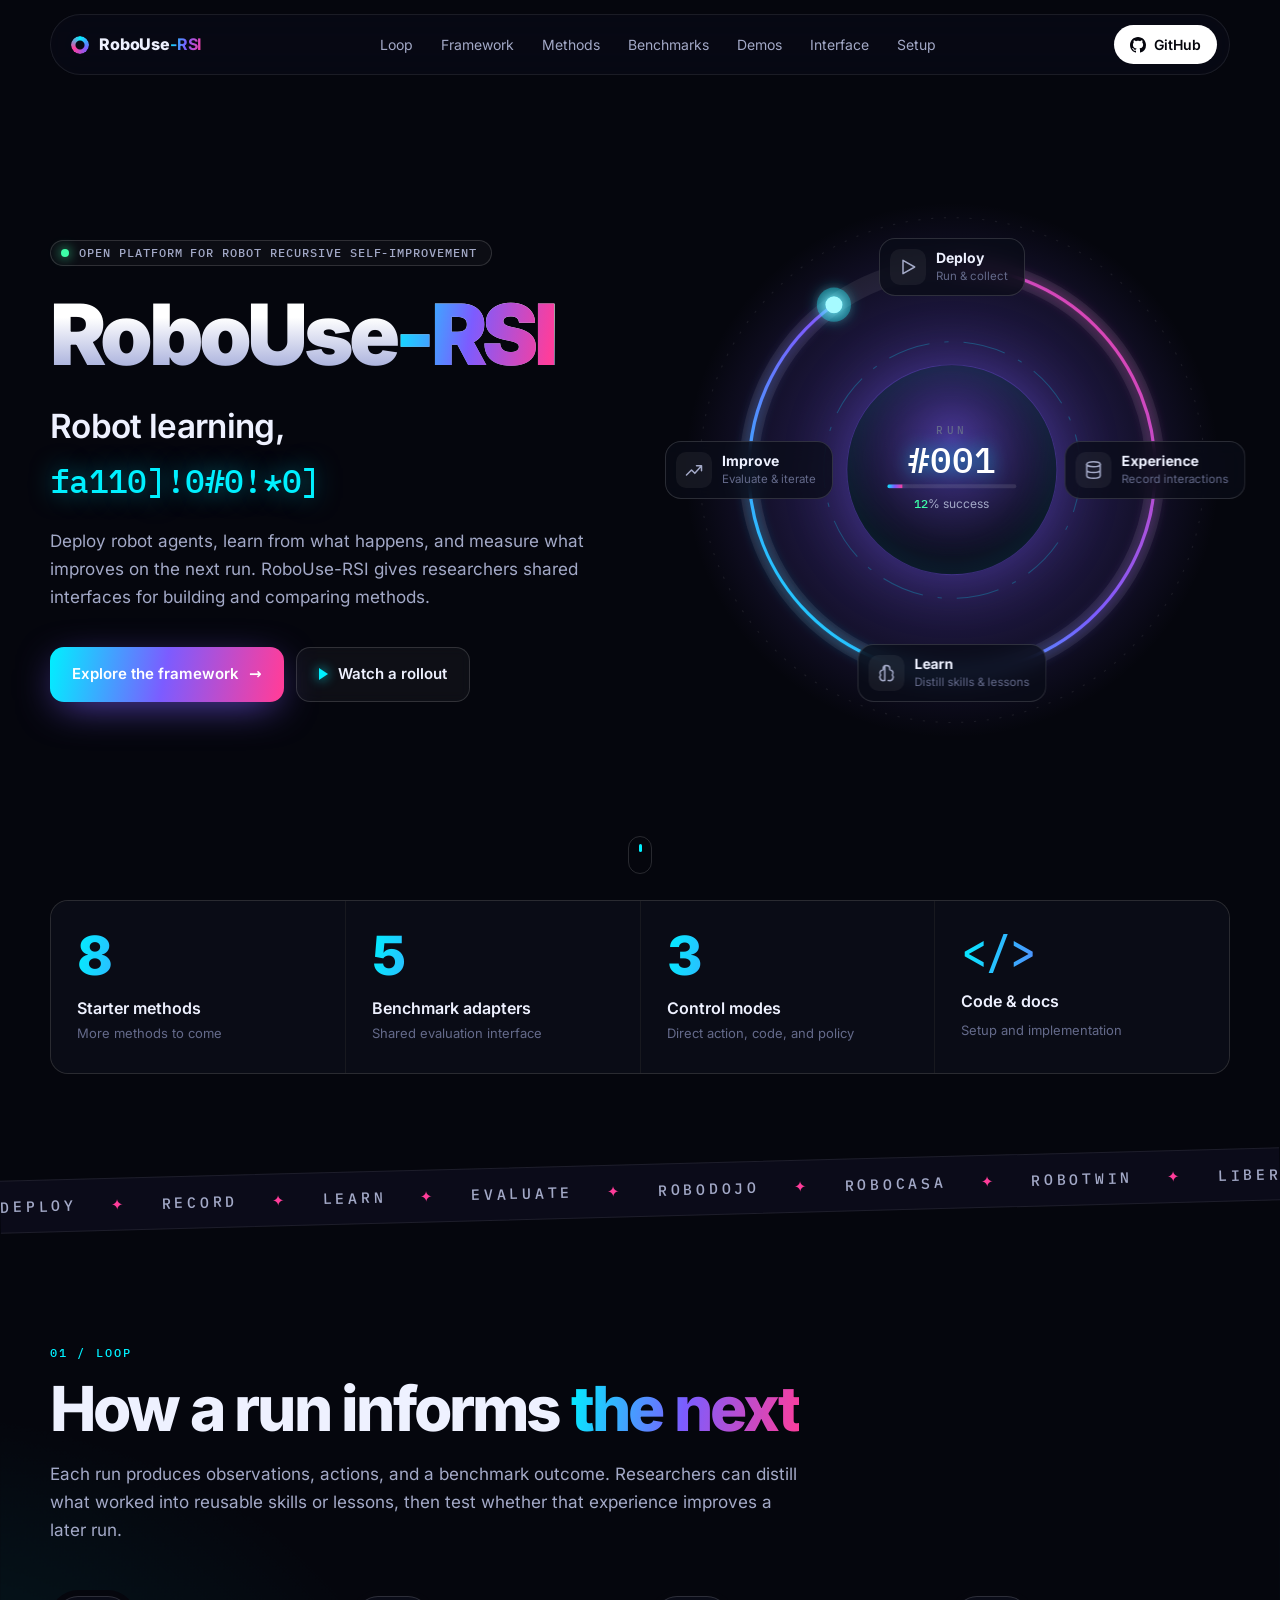
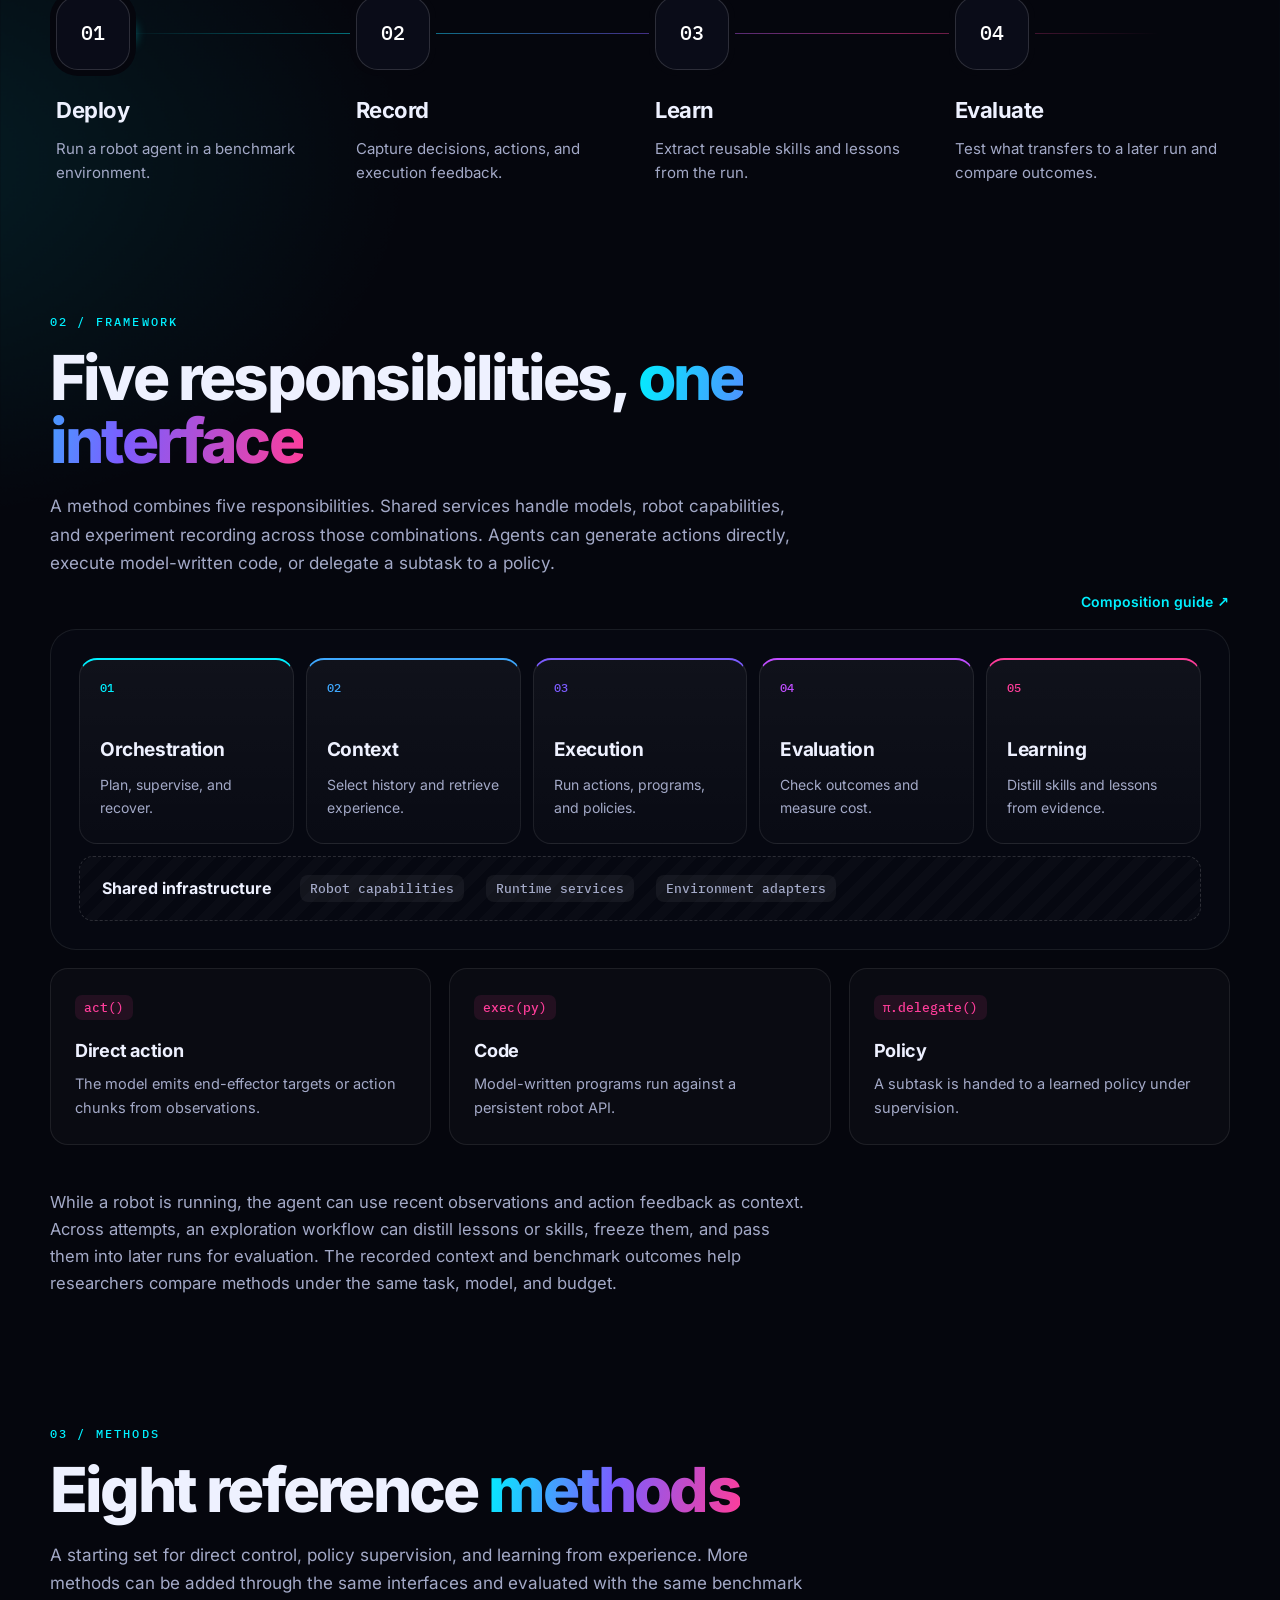
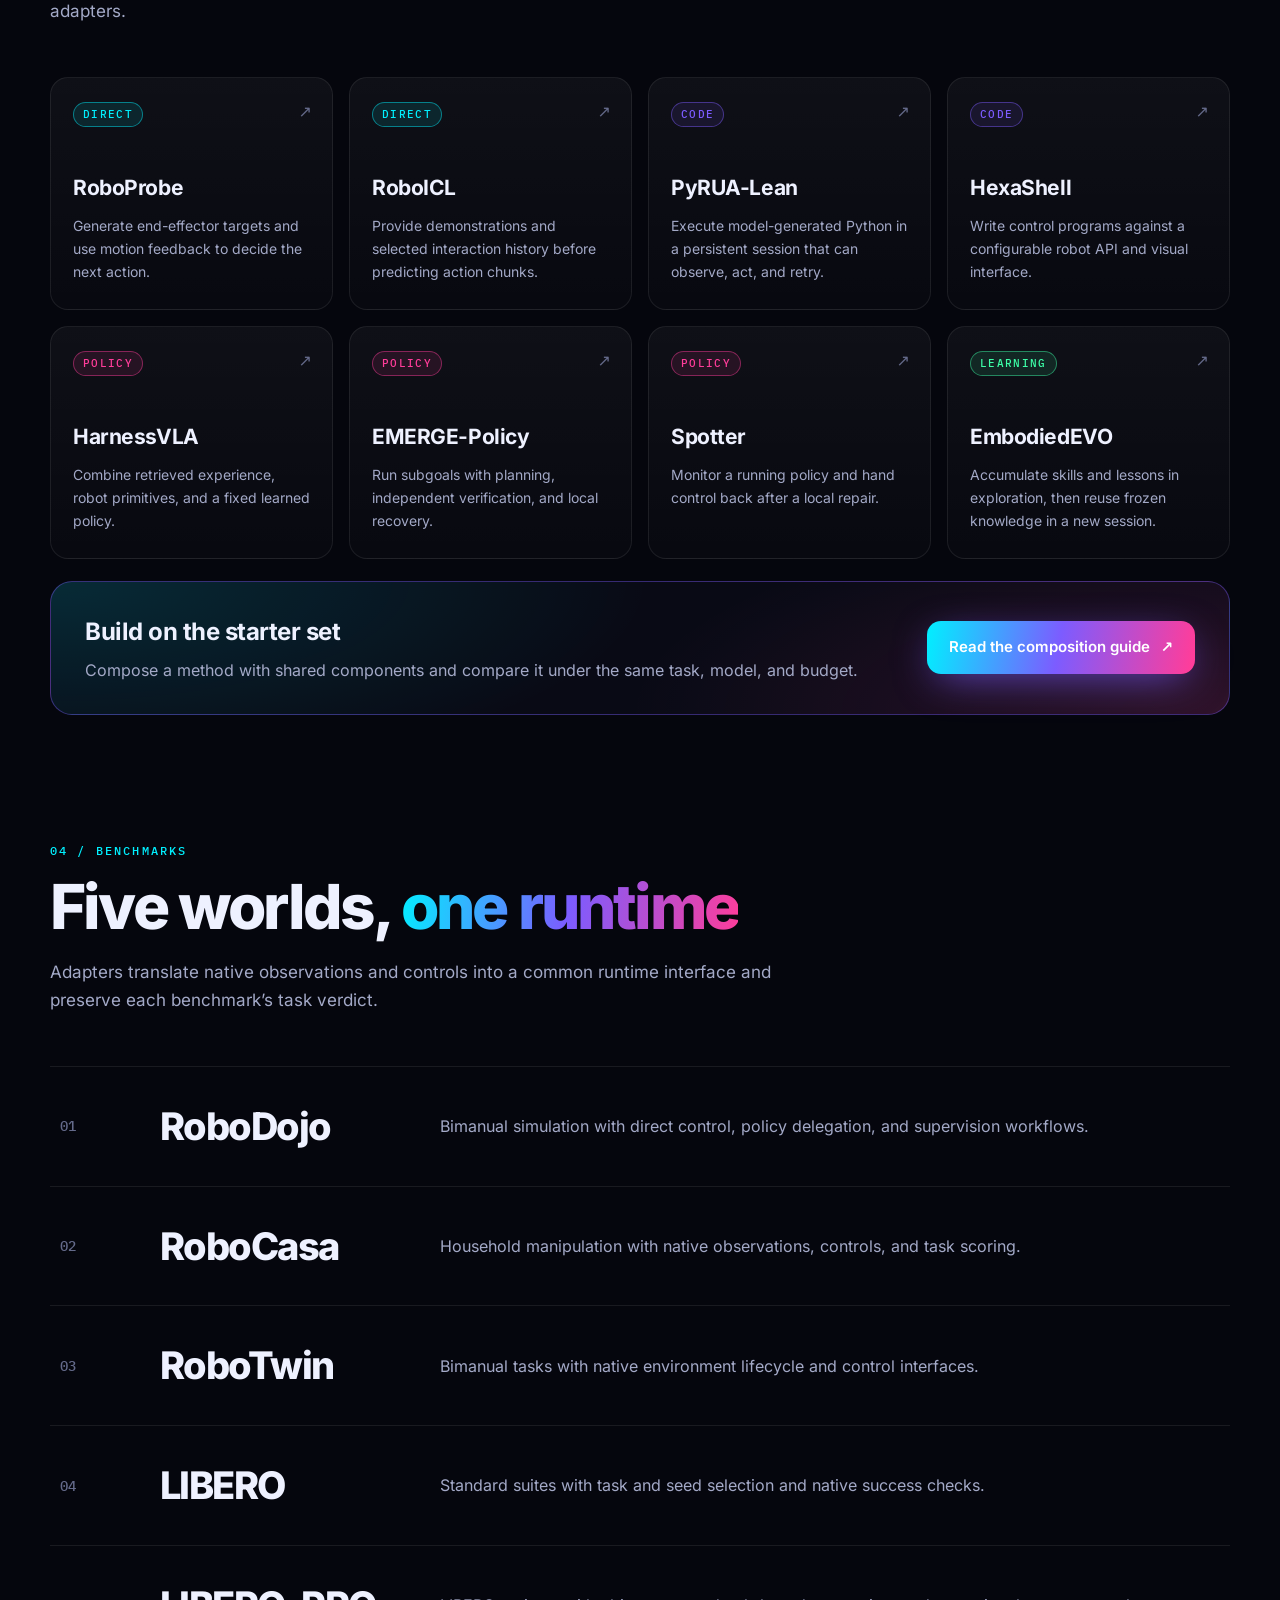
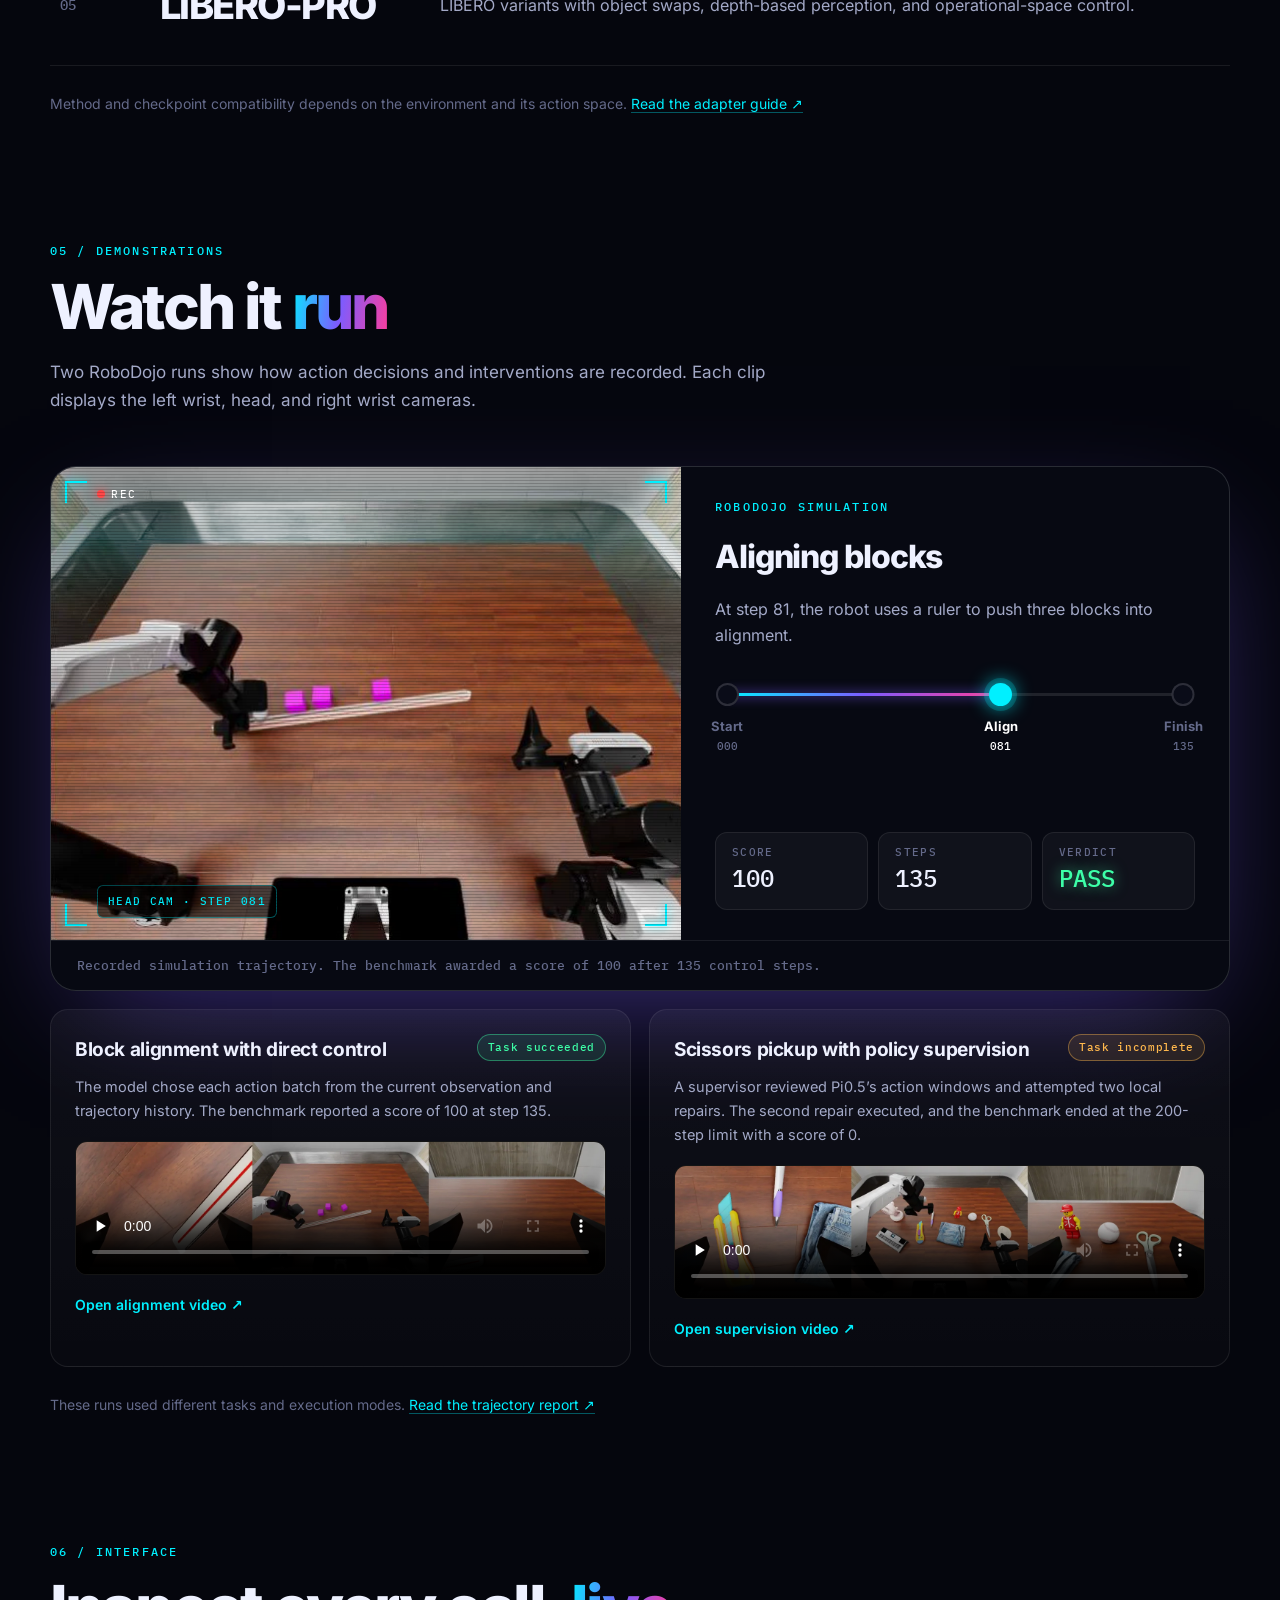
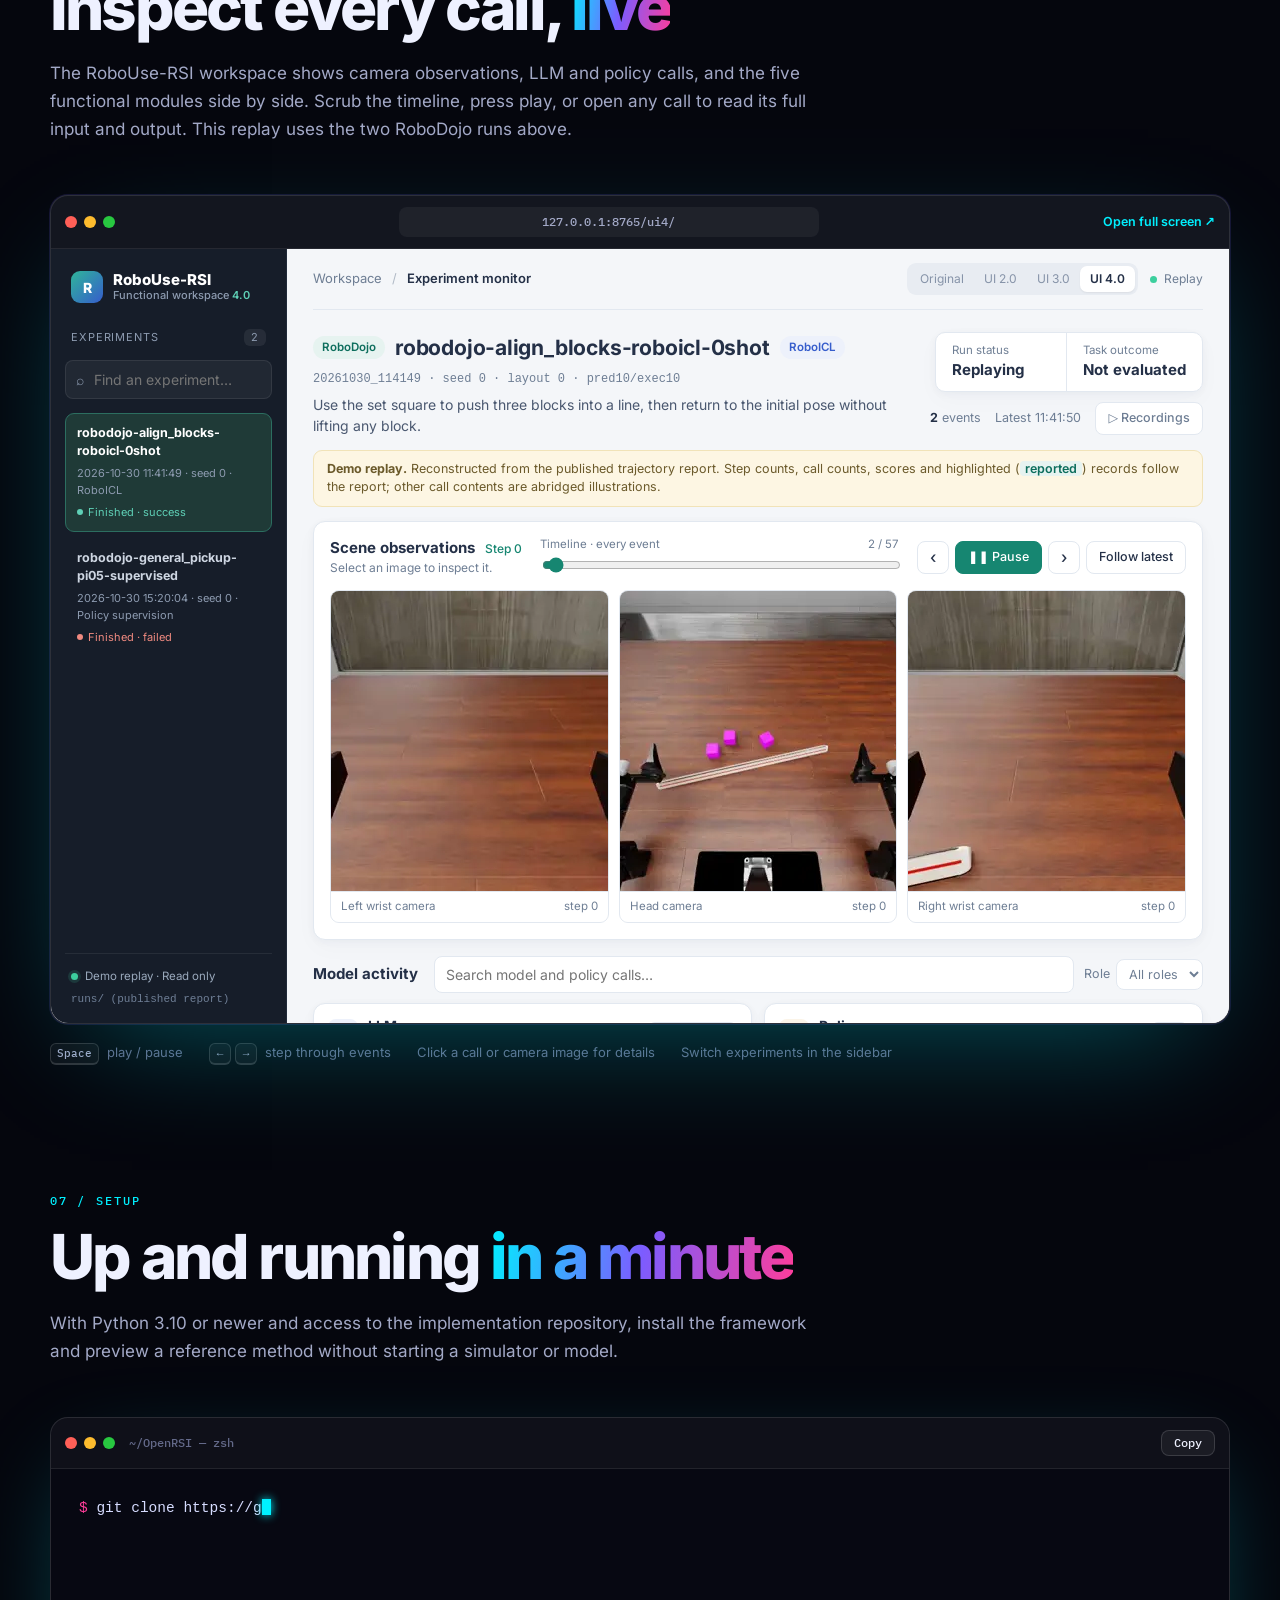
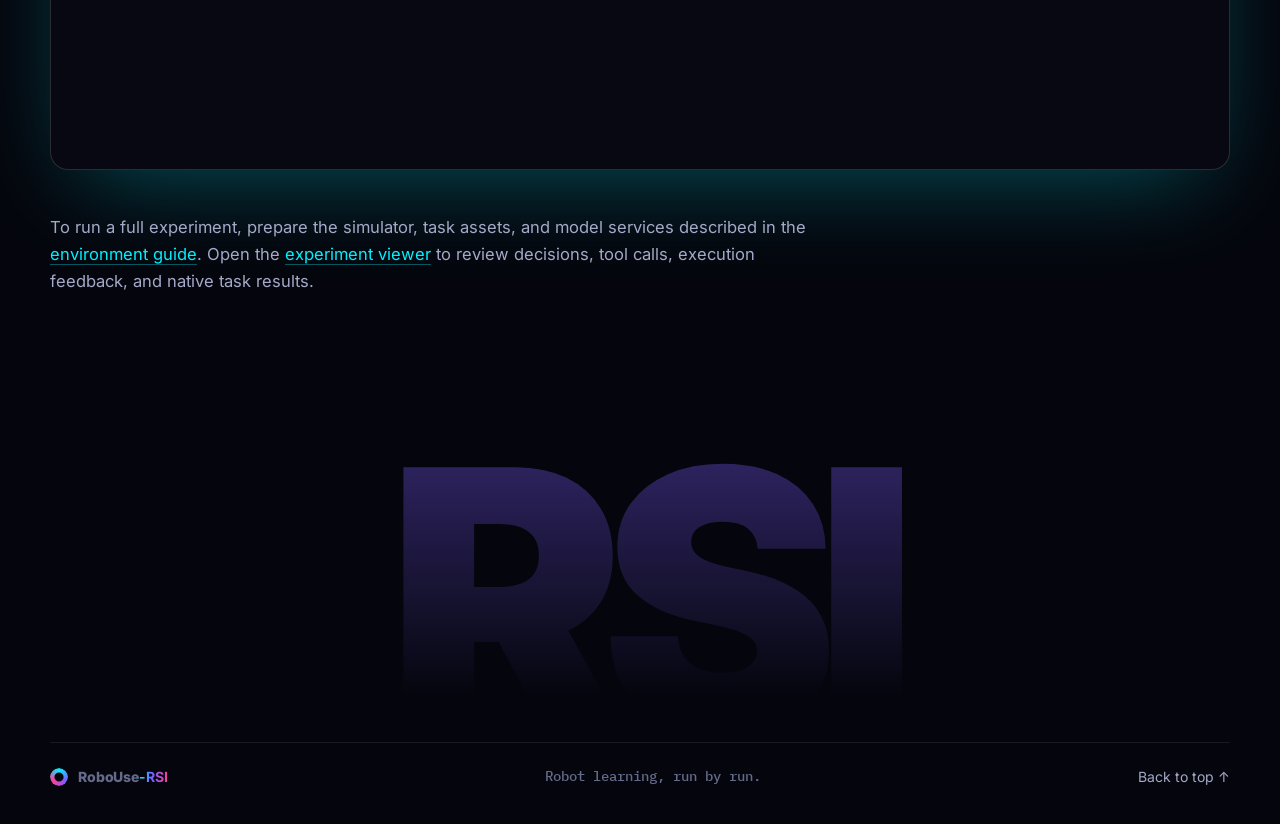
==== commit 5f905236: "Add interactive RoboUse-RSI workspace demo Co-authored-by: Cursor <cursoragent@cursor.com>" ====
--- a/index.html
+++ b/index.html
@@ -7,8 +7,8 @@
   <meta name="theme-color" content="#05060d">
   <title>RoboUse-RSI · Robot Recursive Self-Improvement</title>
   <link rel="preload" href="./assets/fonts/inter.woff2" as="font" type="font/woff2" crossorigin>
-  <link rel="stylesheet" href="./styles.css?v=3">
-  <script src="./app.js?v=3" defer></script>
+  <link rel="stylesheet" href="./styles.css?v=4">
+  <script src="./app.js?v=4" defer></script>
 </head>
 <body id="top">
   <a class="skip-link" href="#main">Skip to content</a>
@@ -23,6 +23,7 @@
       <a href="#methods">Methods</a>
       <a href="#benchmarks">Benchmarks</a>
       <a href="#demos">Demos</a>
+      <a href="#interface">Interface</a>
       <a href="#quick-start">Setup</a>
     </nav>
     <a class="gh-button" href="https://github.com/MichaelGaoZT/RoboUse-RSI">
@@ -253,10 +254,33 @@
       <p class="note reveal">These runs used different tasks and execution modes. <a href="https://github.com/MichaelGaoZT/OpenRSI/blob/feeed06eba674749b9617e12a1cccfbac7b5537f/docs/scissors-supervision-and-icl.md" hreflang="zh">Read the trajectory report ↗</a></p>
     </section>
 
+    <!-- INTERFACE -->
+    <section class="section" id="interface">
+      <header class="section-head reveal">
+        <p class="tag">06 / Interface</p>
+        <h2>Inspect every call, <span class="grad">live</span></h2>
+        <p>The RoboUse-RSI workspace shows camera observations, LLM and policy calls, and the five functional modules side by side. Scrub the timeline, press play, or open any call to read its full input and output. This replay uses the two RoboDojo runs above.</p>
+      </header>
+      <div class="app-window reveal">
+        <div class="app-bar">
+          <span class="lights"><i></i><i></i><i></i></span>
+          <span class="app-url mono">127.0.0.1:8765/ui4/</span>
+          <a class="app-open" href="./ui/" target="_blank" rel="noopener">Open full screen ↗</a>
+        </div>
+        <iframe src="./ui/" title="RoboUse-RSI functional workspace demo" loading="lazy"></iframe>
+      </div>
+      <div class="ui-hints reveal">
+        <span><kbd>Space</kbd> play / pause</span>
+        <span><kbd>←</kbd><kbd>→</kbd> step through events</span>
+        <span>Click a call or camera image for details</span>
+        <span>Switch experiments in the sidebar</span>
+      </div>
+    </section>
+
     <!-- QUICK START -->
     <section class="section" id="quick-start">
       <header class="section-head reveal">
-        <p class="tag">06 / Setup</p>
+        <p class="tag">07 / Setup</p>
         <h2>Up and running <span class="grad">in a minute</span></h2>
         <p>With Python 3.10 or newer and access to the implementation repository, install the framework and preview a reference method without starting a simulator or model.</p>
       </header>
--- a/styles.css
+++ b/styles.css
@@ -402,6 +402,17 @@
 .video:nth-child(1) { --c: var(--green); }
 .video:nth-child(2) { --c: var(--amber); }
 
+/* interface demo */
+.app-window { position: relative; border-radius: 18px; overflow: hidden; border: 1px solid var(--line-2); background: #0b0e18; box-shadow: 0 40px 120px -40px rgba(0, 240, 255, .35), 0 0 0 1px rgba(124, 92, 255, .15); }
+.app-window::before { content: ""; position: absolute; inset: -1px; z-index: -1; border-radius: inherit; background: var(--grad); opacity: .35; filter: blur(30px); }
+.app-bar { display: flex; align-items: center; gap: 14px; padding: 11px 14px; border-bottom: 1px solid var(--line); background: rgba(255, 255, 255, .03); }
+.app-url { flex: 1; max-width: 420px; margin: 0 auto; padding: 5px 12px; border-radius: 8px; font-size: 12px; color: var(--ink-2); text-align: center; background: rgba(255, 255, 255, .05); }
+.app-open { font-size: 12.5px; font-weight: 600; color: var(--cyan); text-decoration: none; white-space: nowrap; }
+.app-open:hover { text-shadow: 0 0 12px var(--cyan); }
+.app-window iframe { display: block; width: 100%; height: min(880px, 86vh); border: 0; background: #f4f6f9; }
+.ui-hints { display: flex; flex-wrap: wrap; gap: 10px 26px; margin-top: 18px; font-size: 13px; color: var(--ink-3); }
+.ui-hints kbd { display: inline-block; min-width: 22px; margin-right: 4px; padding: 2px 6px; border-radius: 6px; border: 1px solid var(--line-2); border-bottom-width: 2px; font: 500 11px/1.4 var(--mono); color: var(--ink-2); text-align: center; background: rgba(255, 255, 255, .04); }
+
 /* terminal */
 .terminal { border-radius: 18px; overflow: hidden; border: 1px solid var(--line-2); background: #070812; box-shadow: 0 30px 100px -30px rgba(0, 240, 255, .35); }
 .term-bar { display: flex; align-items: center; gap: 14px; padding: 12px 14px; border-bottom: 1px solid var(--line); background: rgba(255, 255, 255, .03); font-size: 12px; color: var(--ink-3); }
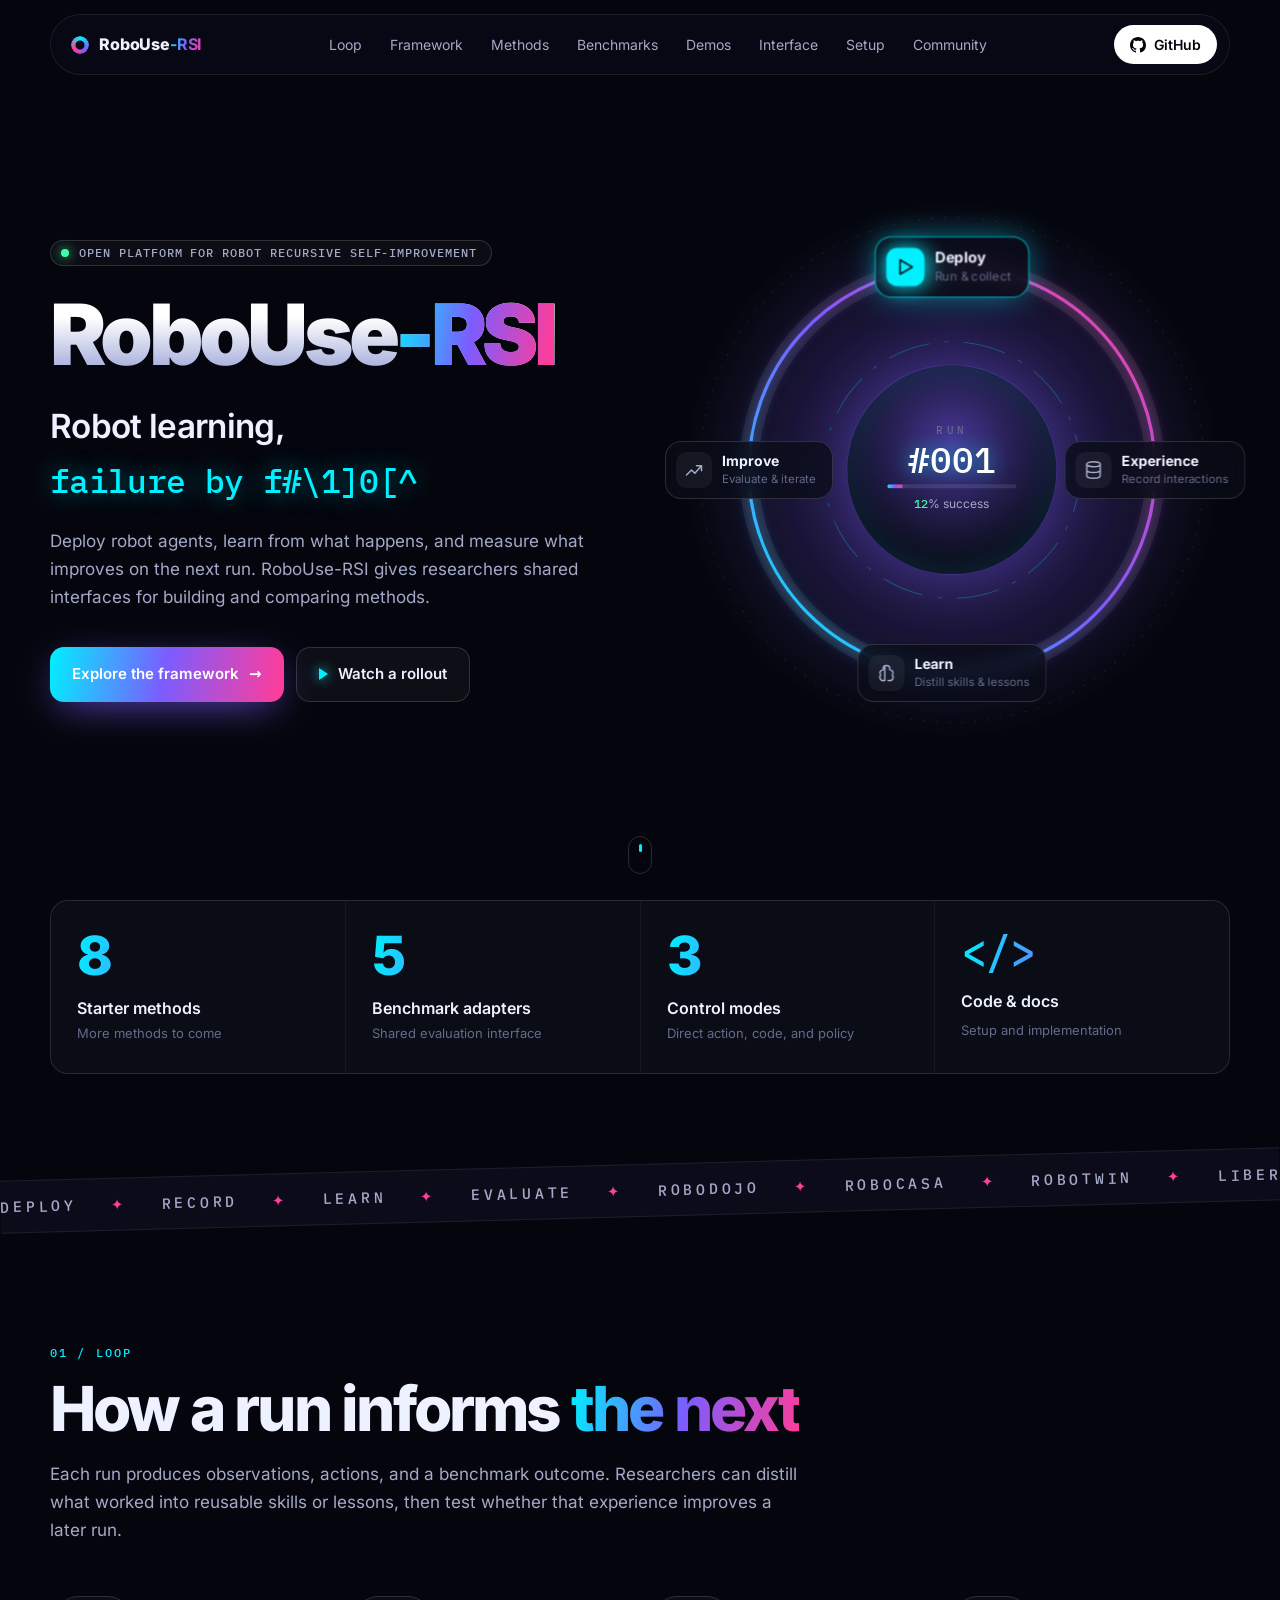
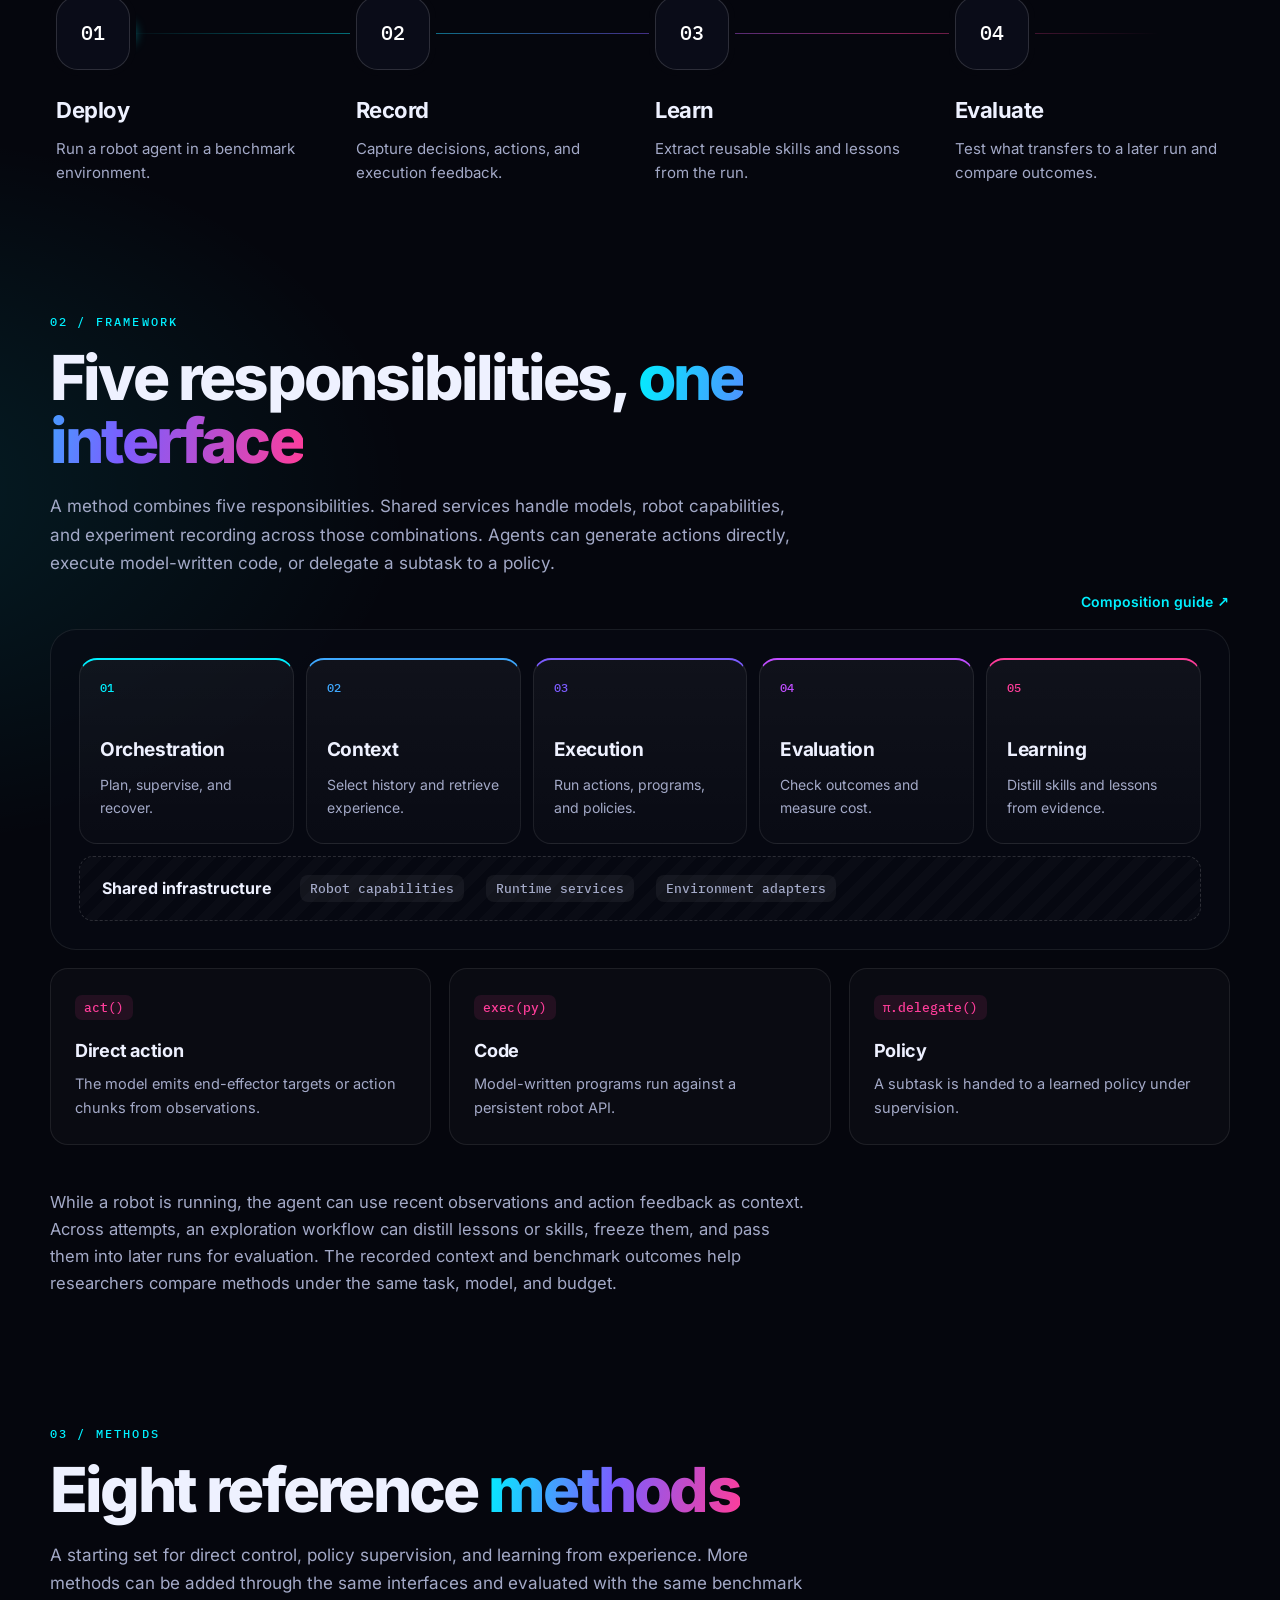
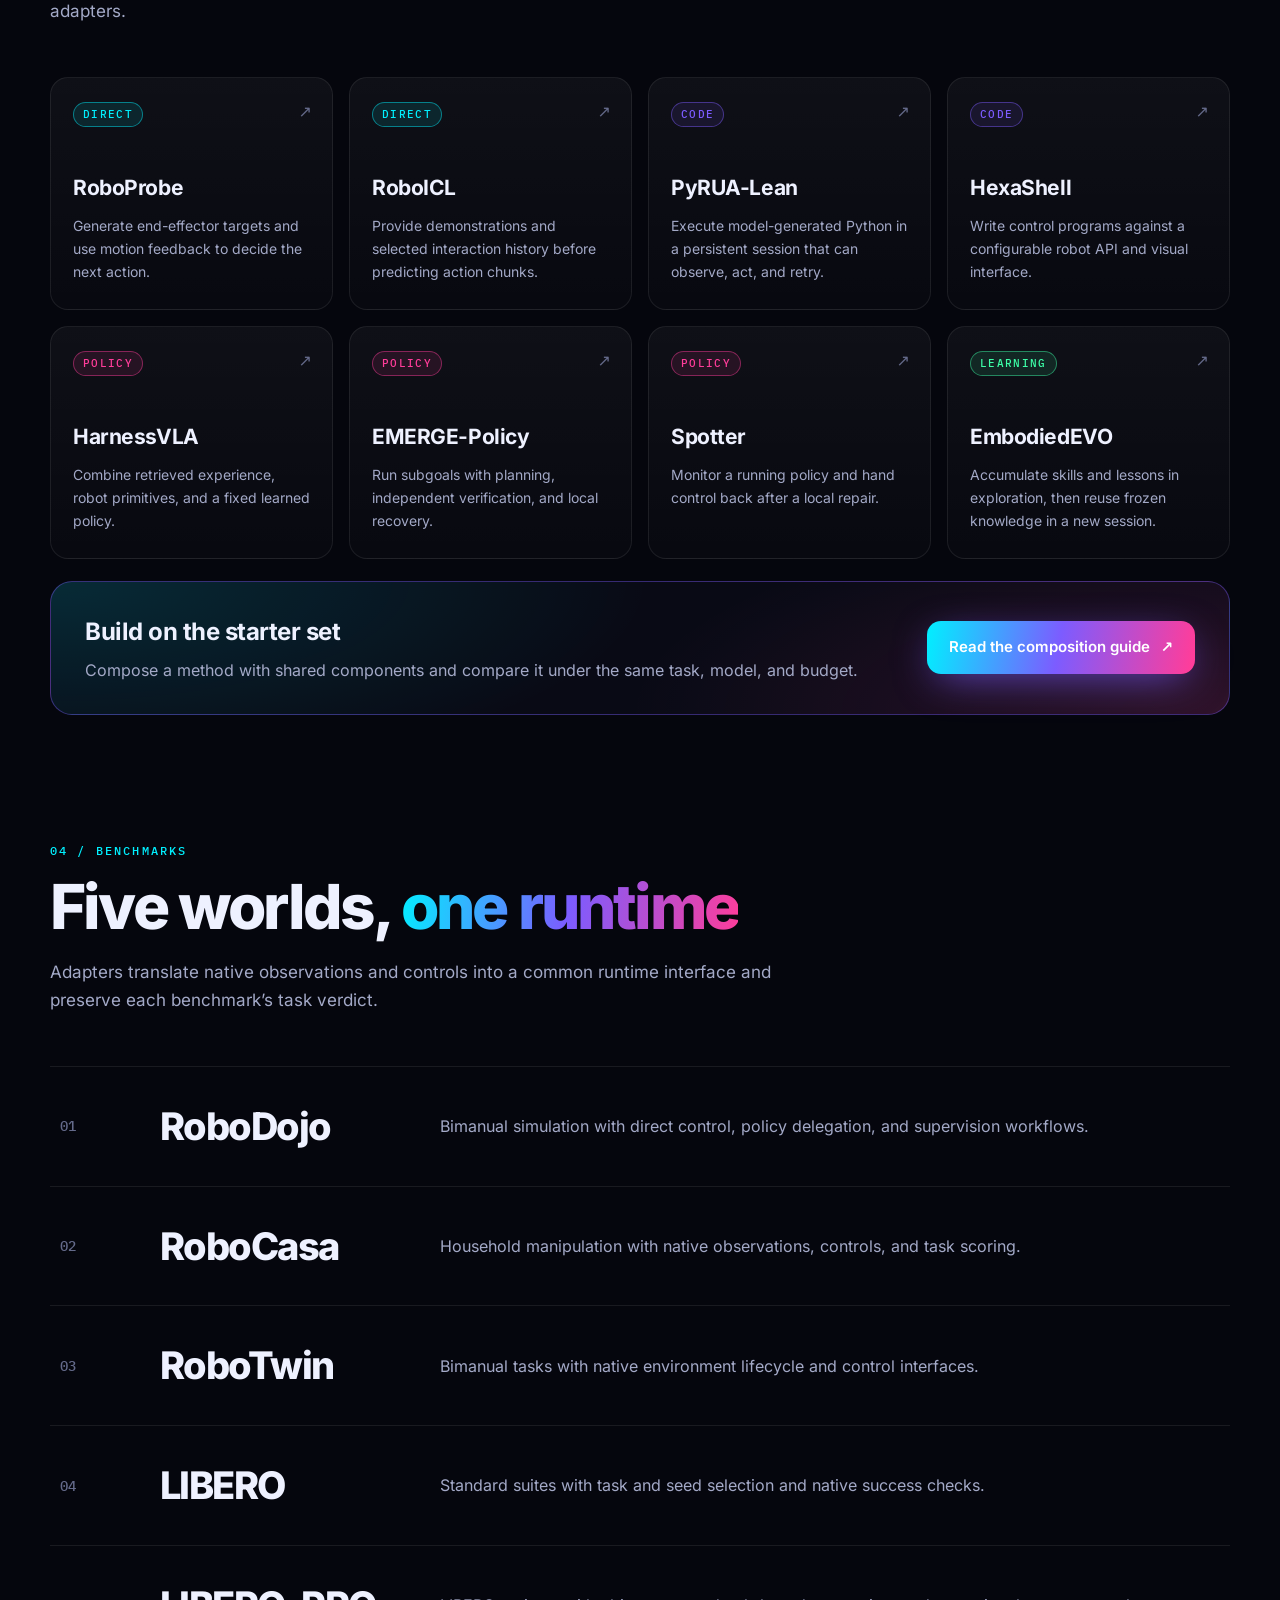
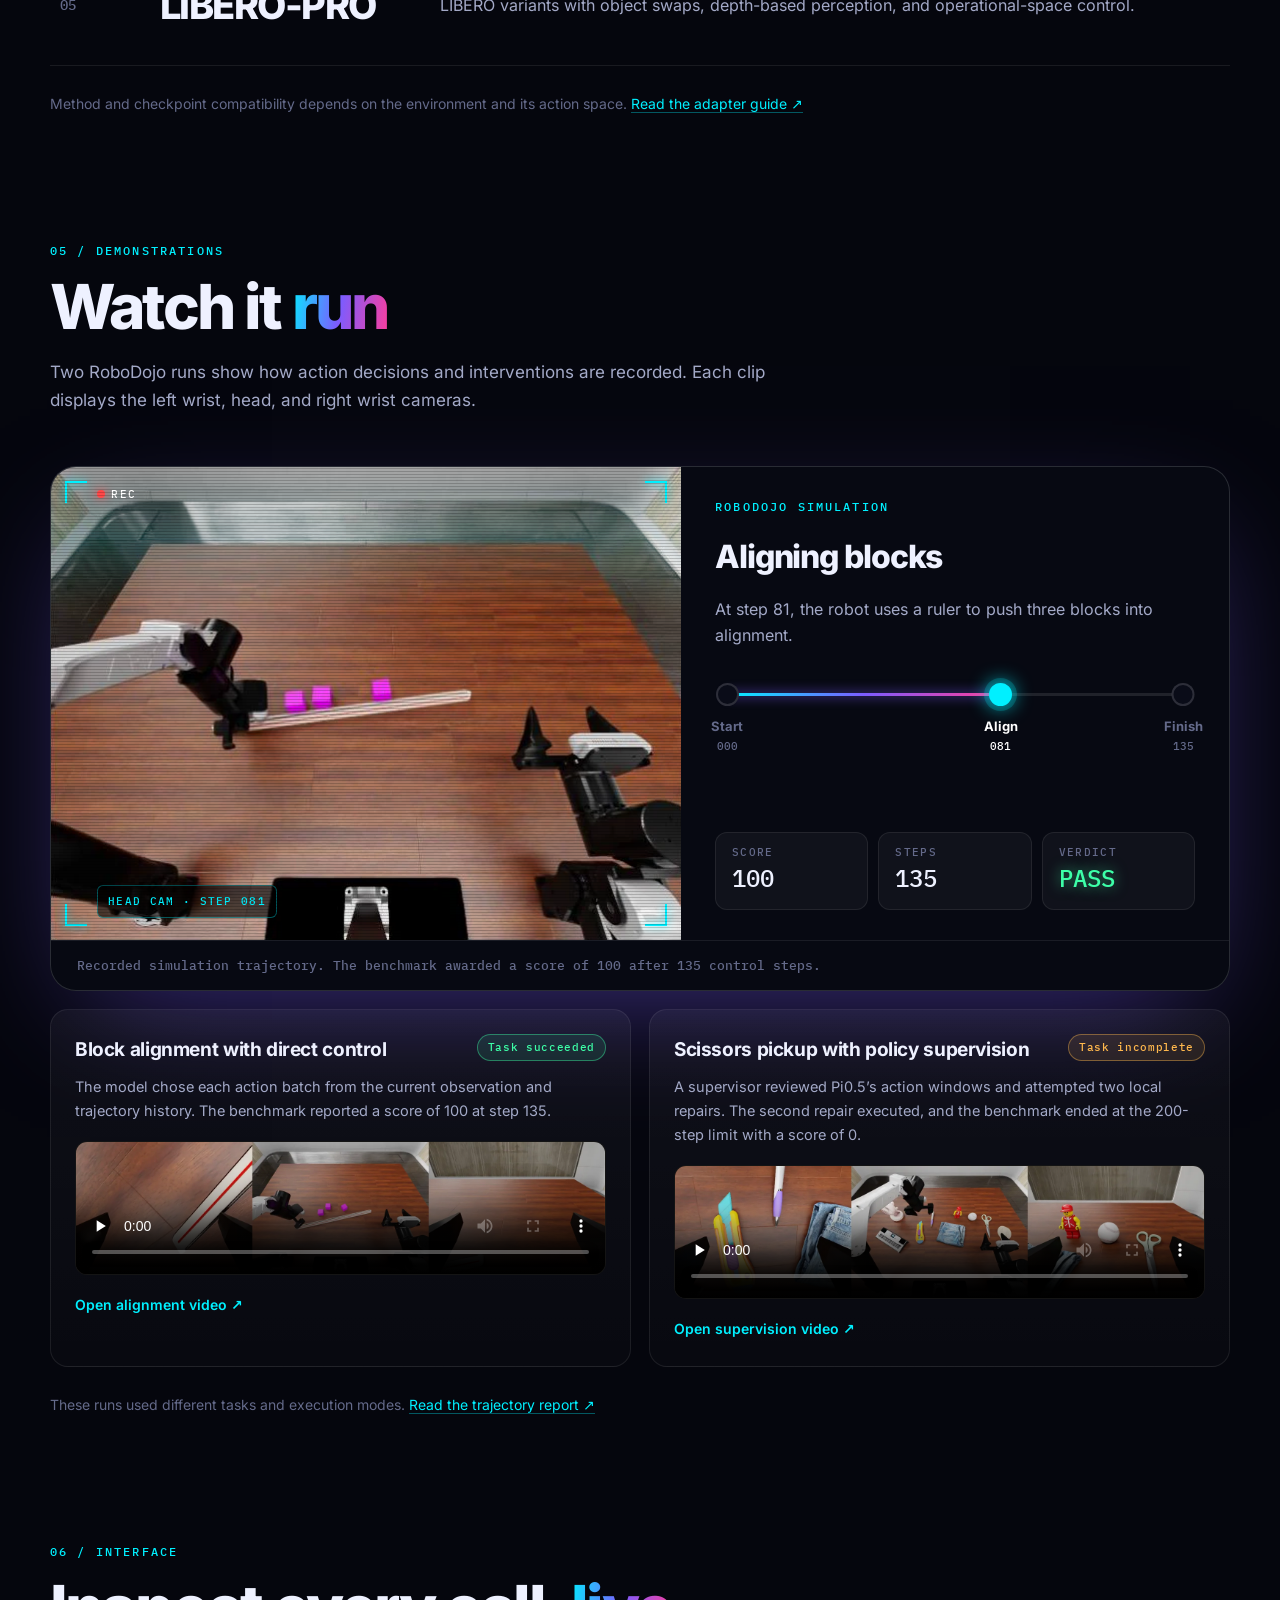
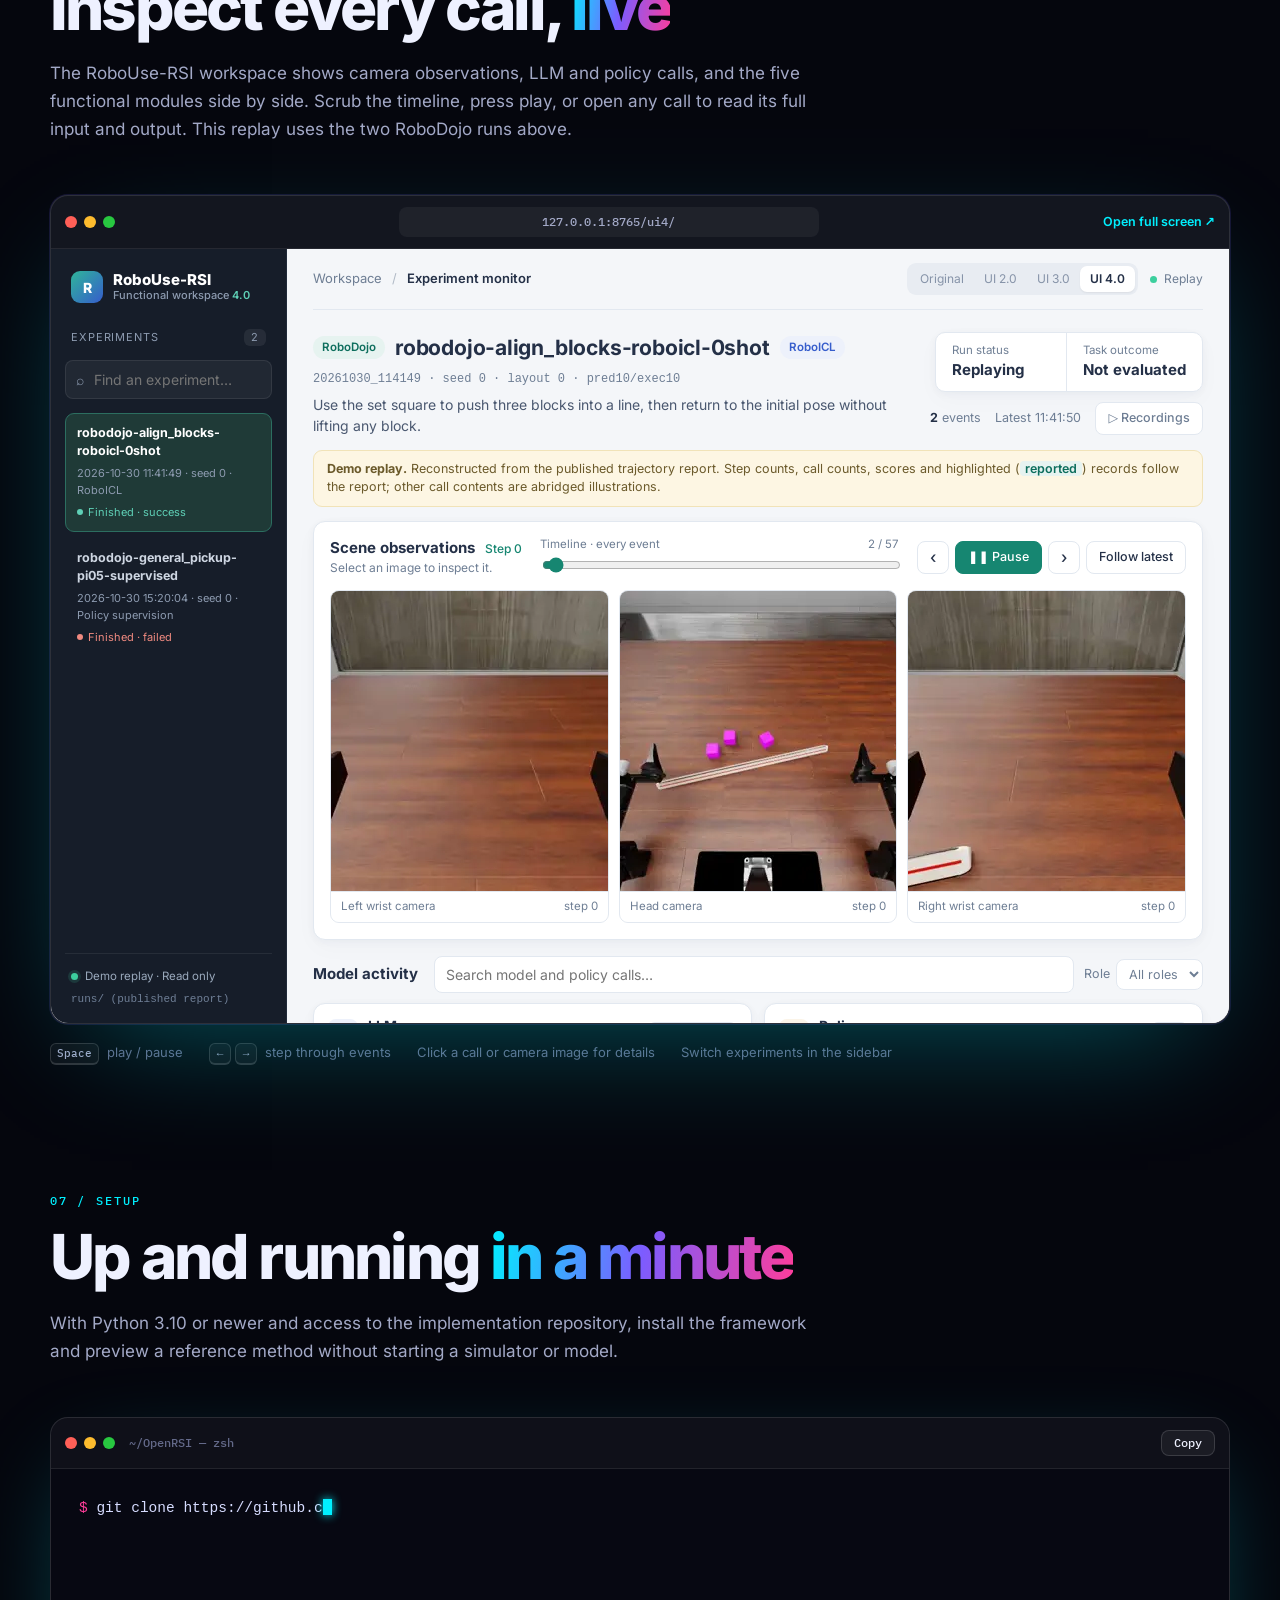
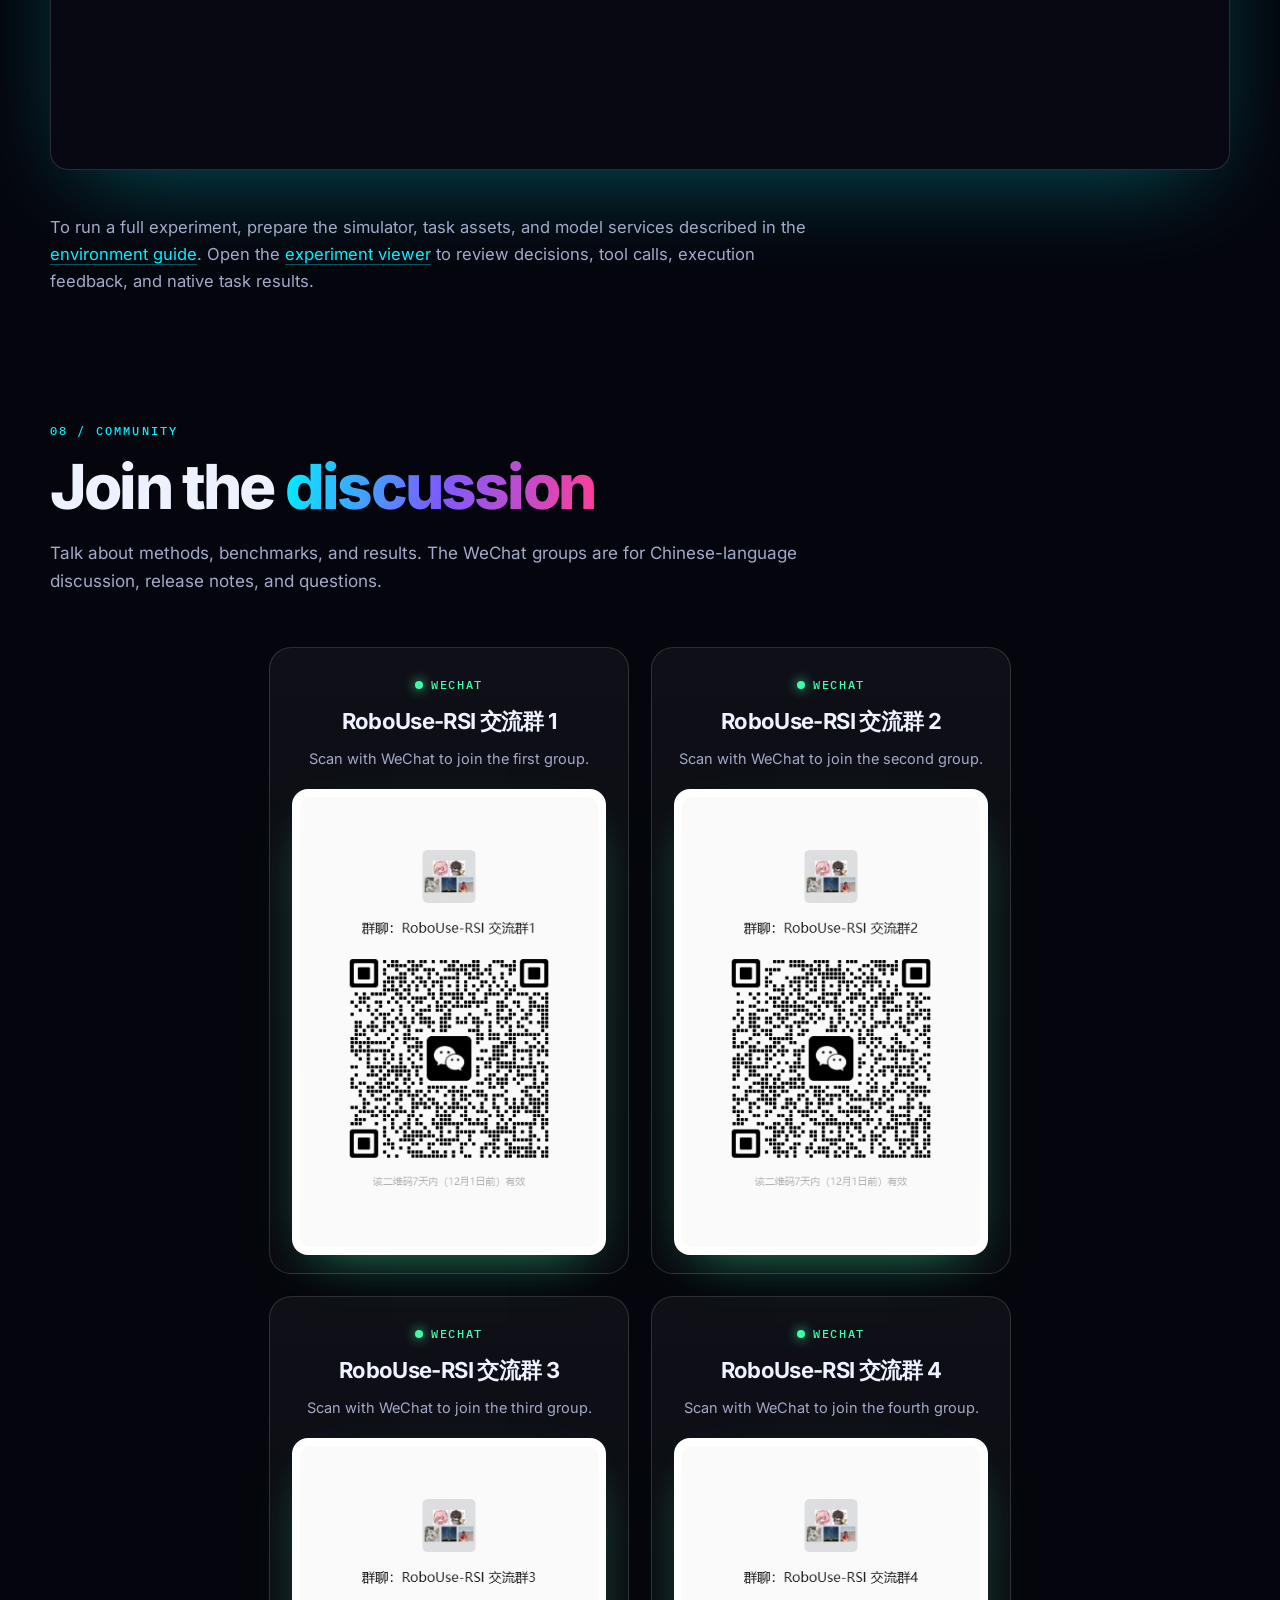
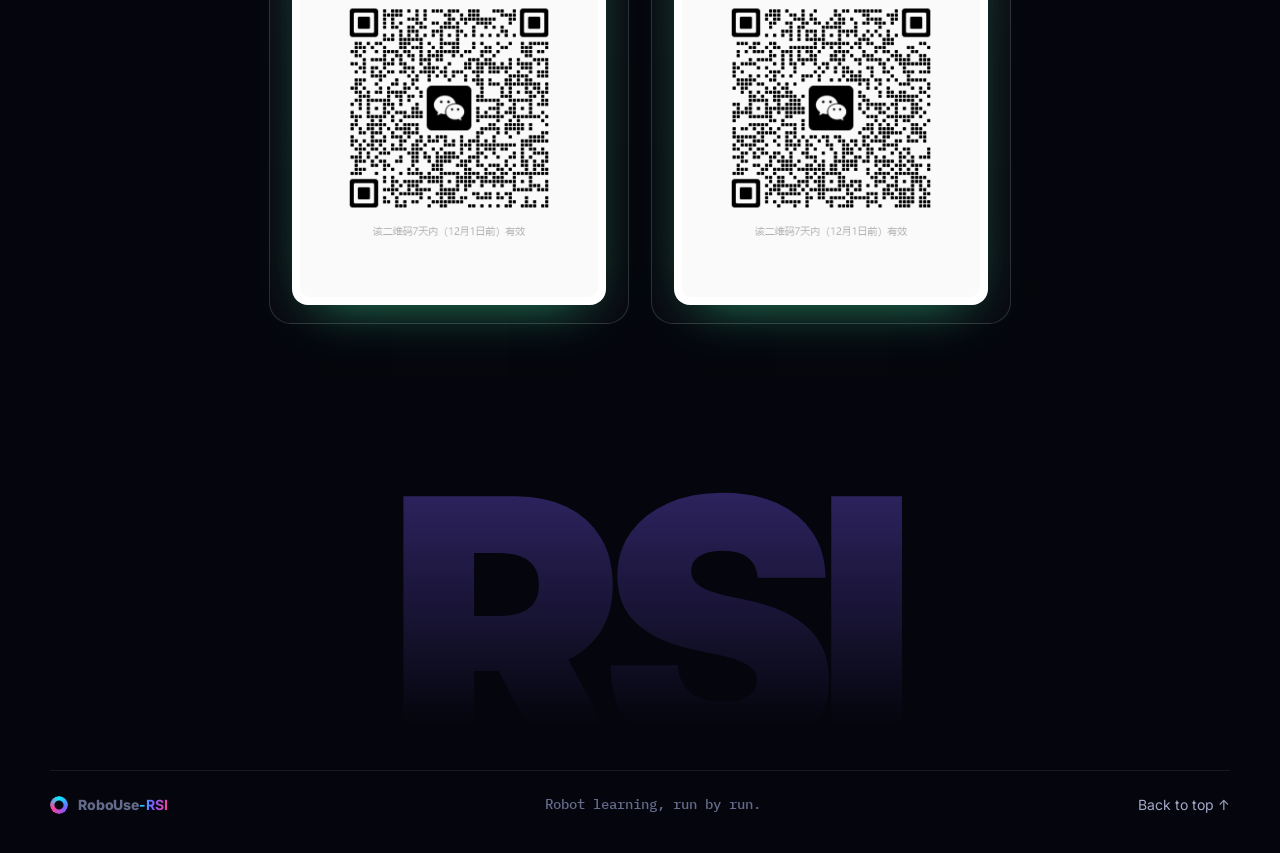
==== commit 7598720b: "Add community section with WeChat groups Co-authored-by: Cursor <cursoragent@cursor.com>" ====
--- a/index.html
+++ b/index.html
@@ -7,8 +7,8 @@
   <meta name="theme-color" content="#05060d">
   <title>RoboUse-RSI · Robot Recursive Self-Improvement</title>
   <link rel="preload" href="./assets/fonts/inter.woff2" as="font" type="font/woff2" crossorigin>
-  <link rel="stylesheet" href="./styles.css?v=4">
-  <script src="./app.js?v=4" defer></script>
+  <link rel="stylesheet" href="./styles.css?v=5">
+  <script src="./app.js?v=5" defer></script>
 </head>
 <body id="top">
   <a class="skip-link" href="#main">Skip to content</a>
@@ -25,6 +25,7 @@
       <a href="#demos">Demos</a>
       <a href="#interface">Interface</a>
       <a href="#quick-start">Setup</a>
+      <a href="#community">Community</a>
     </nav>
     <a class="gh-button" href="https://github.com/MichaelGaoZT/RoboUse-RSI">
       <svg viewBox="0 0 16 16" aria-hidden="true"><path d="M8 0C3.58 0 0 3.58 0 8c0 3.54 2.29 6.53 5.47 7.59.4.07.55-.17.55-.38 0-.19-.01-.82-.01-1.49-2.01.37-2.53-.49-2.69-.94-.09-.23-.48-.94-.82-1.13-.28-.15-.68-.52-.01-.53.63-.01 1.08.58 1.23.82.72 1.21 1.87.87 2.33.66.07-.52.28-.87.51-1.07-1.78-.2-3.64-.89-3.64-3.95 0-.87.31-1.59.82-2.15-.08-.2-.36-1.02.08-2.12 0 0 .67-.21 2.2.82.64-.18 1.32-.27 2-.27.68 0 1.36.09 2 .27 1.53-1.04 2.2-.82 2.2-.82.44 1.1.16 1.92.08 2.12.51.56.82 1.27.82 2.15 0 3.07-1.87 3.75-3.65 3.95.29.25.54.73.54 1.48 0 1.07-.01 1.93-.01 2.2 0 .21.15.46.55.38A8.013 8.013 0 0 0 16 8c0-4.42-3.58-8-8-8Z"/></svg>
@@ -302,6 +303,49 @@
       </div>
       <p class="prose reveal">To run a full experiment, prepare the simulator, task assets, and model services described in the <a href="https://github.com/MichaelGaoZT/OpenRSI/blob/main/environment/README.md" hreflang="zh">environment guide</a>. Open the <a href="https://github.com/MichaelGaoZT/OpenRSI/blob/main/docs/experiment-inspection.md" hreflang="zh">experiment viewer</a> to review decisions, tool calls, execution feedback, and native task results.</p>
     </section>
+
+    <!-- COMMUNITY -->
+    <section class="section" id="community">
+      <header class="section-head reveal">
+        <p class="tag">08 / Community</p>
+        <h2>Join the <span class="grad">discussion</span></h2>
+        <p>Talk about methods, benchmarks, and results. The WeChat groups are for Chinese-language discussion, release notes, and questions.</p>
+      </header>
+      <div class="community">
+        <article class="qr-card reveal">
+          <p class="qr-kicker"><span class="wx" aria-hidden="true"></span>WeChat</p>
+          <h3>RoboUse-RSI 交流群 1</h3>
+          <p>Scan with WeChat to join the first group.</p>
+          <a class="qr-frame" href="./assets/wechat-group-1.jpg">
+            <img src="./assets/wechat-group-1.jpg" width="360" height="544" alt="WeChat QR code for RoboUse-RSI 交流群1. The code is valid for 7 days, through December 1.">
+          </a>
+        </article>
+        <article class="qr-card reveal">
+          <p class="qr-kicker"><span class="wx" aria-hidden="true"></span>WeChat</p>
+          <h3>RoboUse-RSI 交流群 2</h3>
+          <p>Scan with WeChat to join the second group.</p>
+          <a class="qr-frame" href="./assets/wechat-group-2.jpg">
+            <img src="./assets/wechat-group-2.jpg" width="360" height="544" alt="WeChat QR code for RoboUse-RSI 交流群2. The code is valid for 7 days, through December 1.">
+          </a>
+        </article>
+        <article class="qr-card reveal">
+          <p class="qr-kicker"><span class="wx" aria-hidden="true"></span>WeChat</p>
+          <h3>RoboUse-RSI 交流群 3</h3>
+          <p>Scan with WeChat to join the third group.</p>
+          <a class="qr-frame" href="./assets/wechat-group-3.jpg">
+            <img src="./assets/wechat-group-3.jpg" width="360" height="544" alt="WeChat QR code for RoboUse-RSI 交流群3. The code is valid for 7 days, through December 1.">
+          </a>
+        </article>
+        <article class="qr-card reveal">
+          <p class="qr-kicker"><span class="wx" aria-hidden="true"></span>WeChat</p>
+          <h3>RoboUse-RSI 交流群 4</h3>
+          <p>Scan with WeChat to join the fourth group.</p>
+          <a class="qr-frame" href="./assets/wechat-group-4.jpg">
+            <img src="./assets/wechat-group-4.jpg" width="360" height="544" alt="WeChat QR code for RoboUse-RSI 交流群4. The code is valid for 7 days, through December 1.">
+          </a>
+        </article>
+      </div>
+    </section>
   </main>
 
   <footer class="footer">
--- a/styles.css
+++ b/styles.css
@@ -430,6 +430,16 @@
 .caret { display: inline-block; width: 9px; height: 1.1em; vertical-align: -3px; background: var(--cyan); box-shadow: 0 0 10px var(--cyan); animation: blink 1s steps(1) infinite; }
 @keyframes blink { 50% { opacity: 0; } }
 
+/* community */
+.community { display: grid; grid-template-columns: repeat(2, minmax(0, 360px)); justify-content: center; gap: 22px; }
+.qr-card { padding: 22px 22px 18px; border-radius: 22px; border: 1px solid var(--line-2); background: linear-gradient(180deg, rgba(255, 255, 255, .045), rgba(255, 255, 255, .02)); text-align: center; }
+.qr-kicker { display: inline-flex; align-items: center; gap: 8px; margin-bottom: 12px; font: 500 12px/1 var(--mono); letter-spacing: .14em; text-transform: uppercase; color: #3dffa8; }
+.wx { width: 8px; height: 8px; border-radius: 50%; background: #3dffa8; box-shadow: 0 0 12px #3dffa8; }
+.qr-card h3 { font-size: 22px; letter-spacing: -.03em; margin-bottom: 8px; }
+.qr-card p:last-of-type { color: var(--ink-2); font-size: 14.5px; margin-bottom: 18px; }
+.qr-frame { display: block; background: #fff; border-radius: 16px; padding: 8px; box-shadow: 0 20px 50px -24px rgba(61, 255, 168, .55); }
+.qr-frame img { display: block; width: 100%; height: auto; border-radius: 10px; }
+
 /* footer */
 .footer { position: relative; width: var(--wrap); margin: 160px auto 0; padding-bottom: 36px; overflow: hidden; }
 .footer-big { font-size: clamp(120px, 28vw, 380px); line-height: .8; font-weight: 900; letter-spacing: -.07em; text-align: center; background: linear-gradient(180deg, rgba(124, 92, 255, .35), transparent 85%); -webkit-background-clip: text; background-clip: text; color: transparent; user-select: none; }
@@ -454,7 +464,9 @@
   .stats { grid-template-columns: repeat(2, 1fr); }
   .flow { grid-template-columns: 1fr 1fr; row-gap: 34px; }
   .flow::before, .flow::after { display: none; }
-  .modes, .videos { grid-template-columns: 1fr; }
+  .modes, .videos, .community { grid-template-columns: 1fr; }
+  .community { justify-items: center; }
+  .qr-card { width: min(100%, 360px); }
   .bench-row { grid-template-columns: 1fr; gap: 6px; }
   .cta { flex-direction: column; align-items: flex-start; }
   .stack { padding: 16px; }
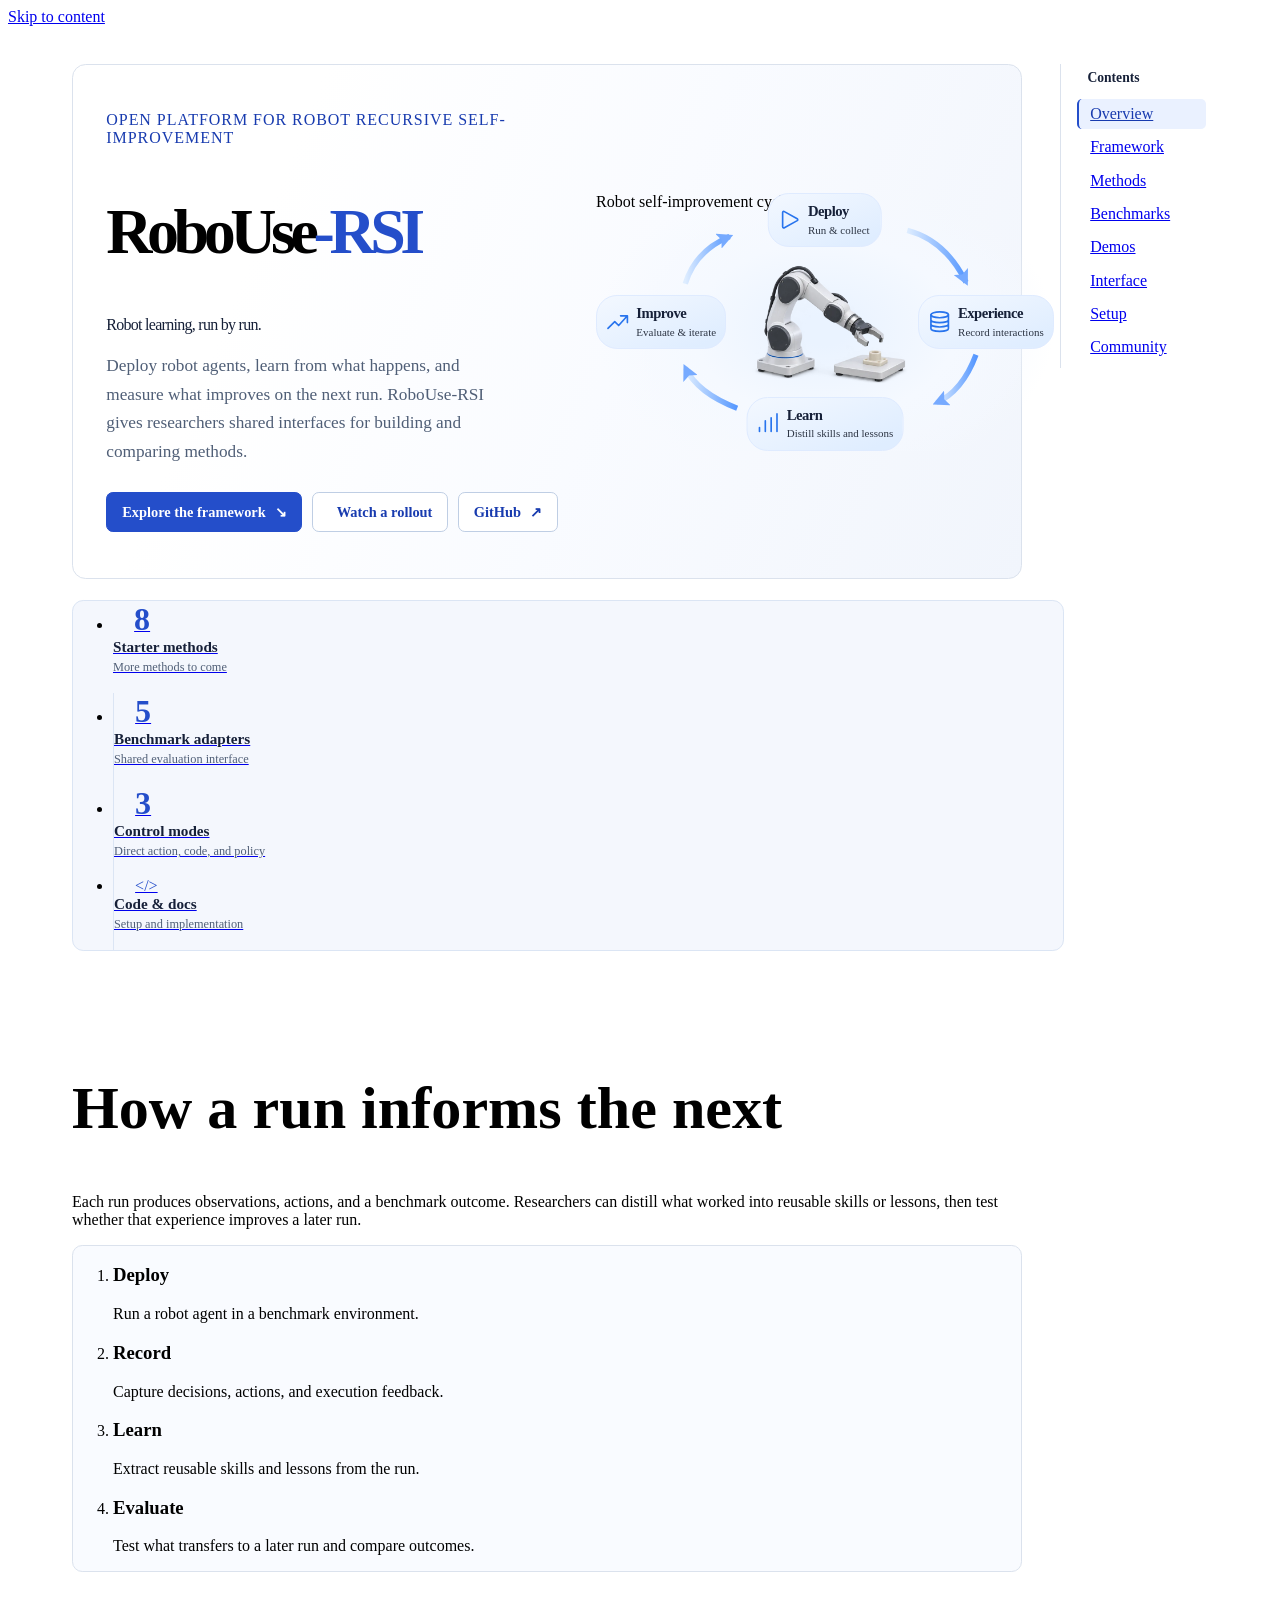
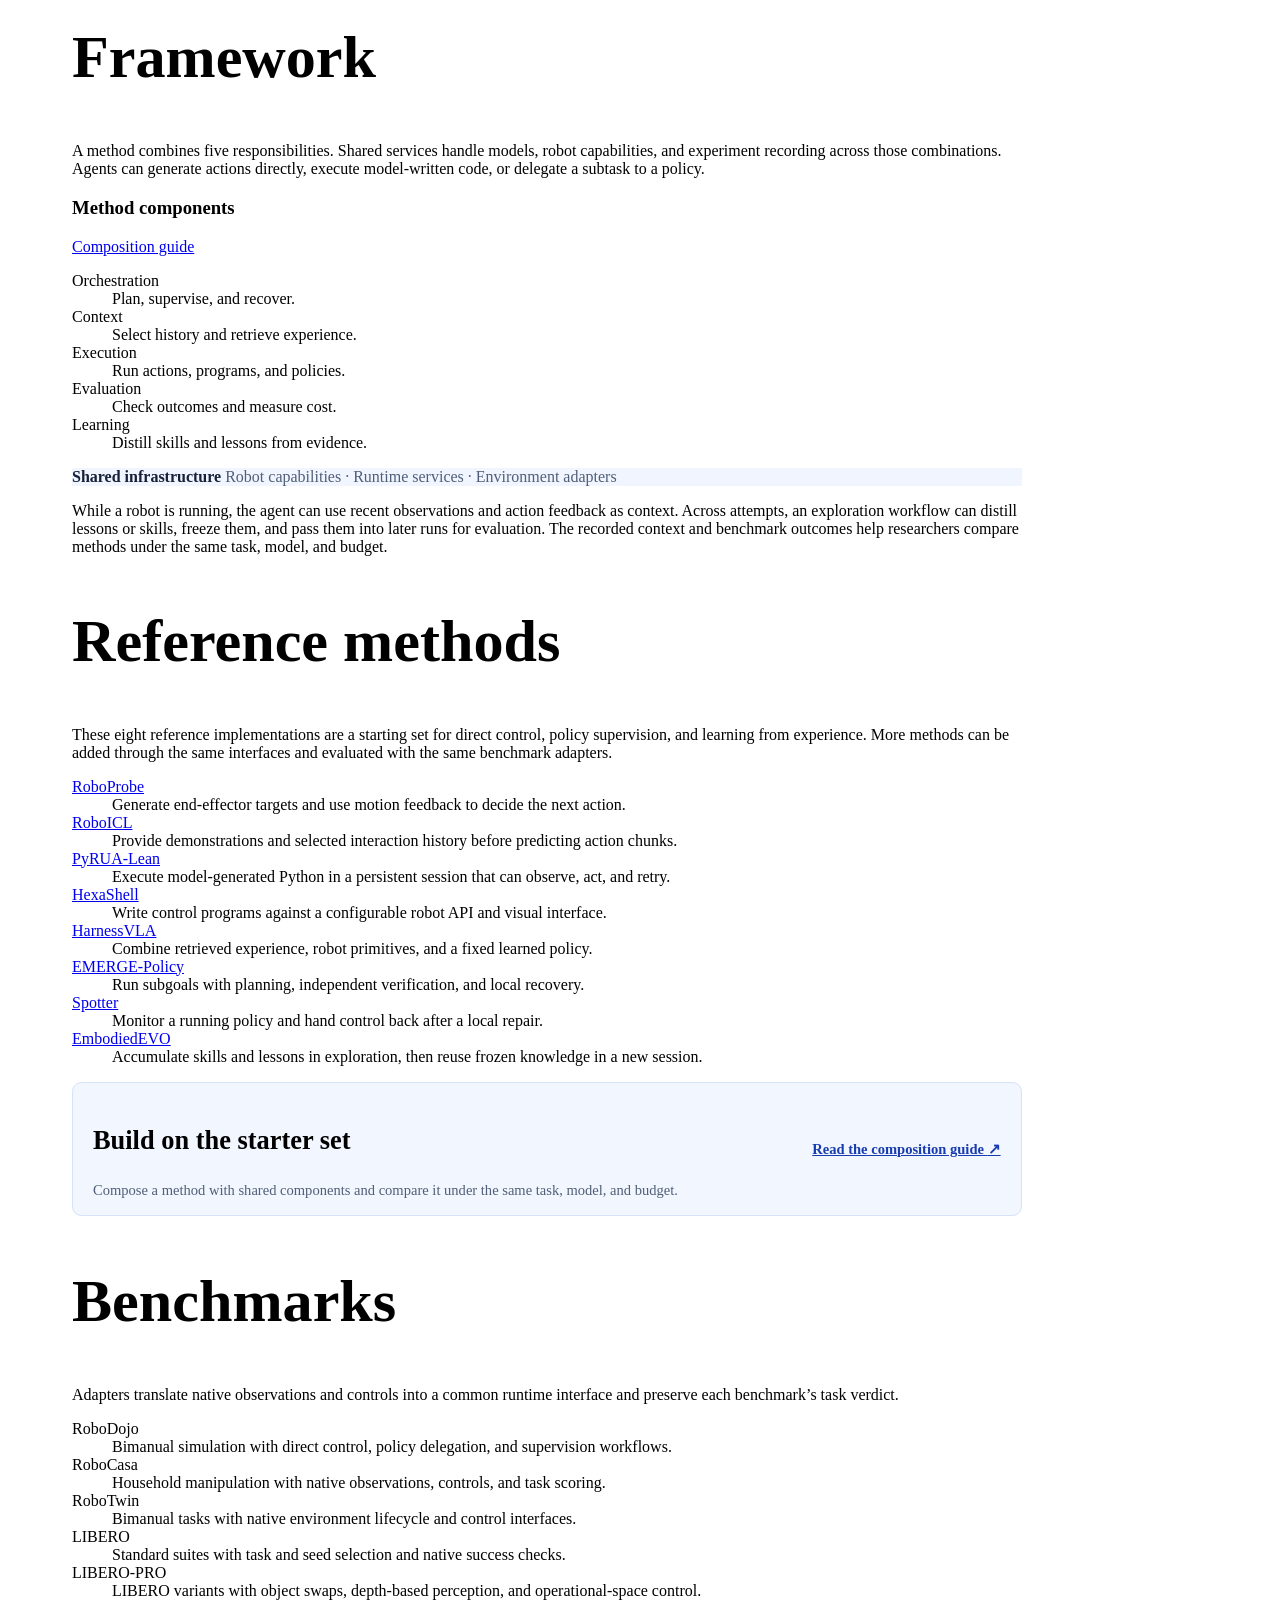
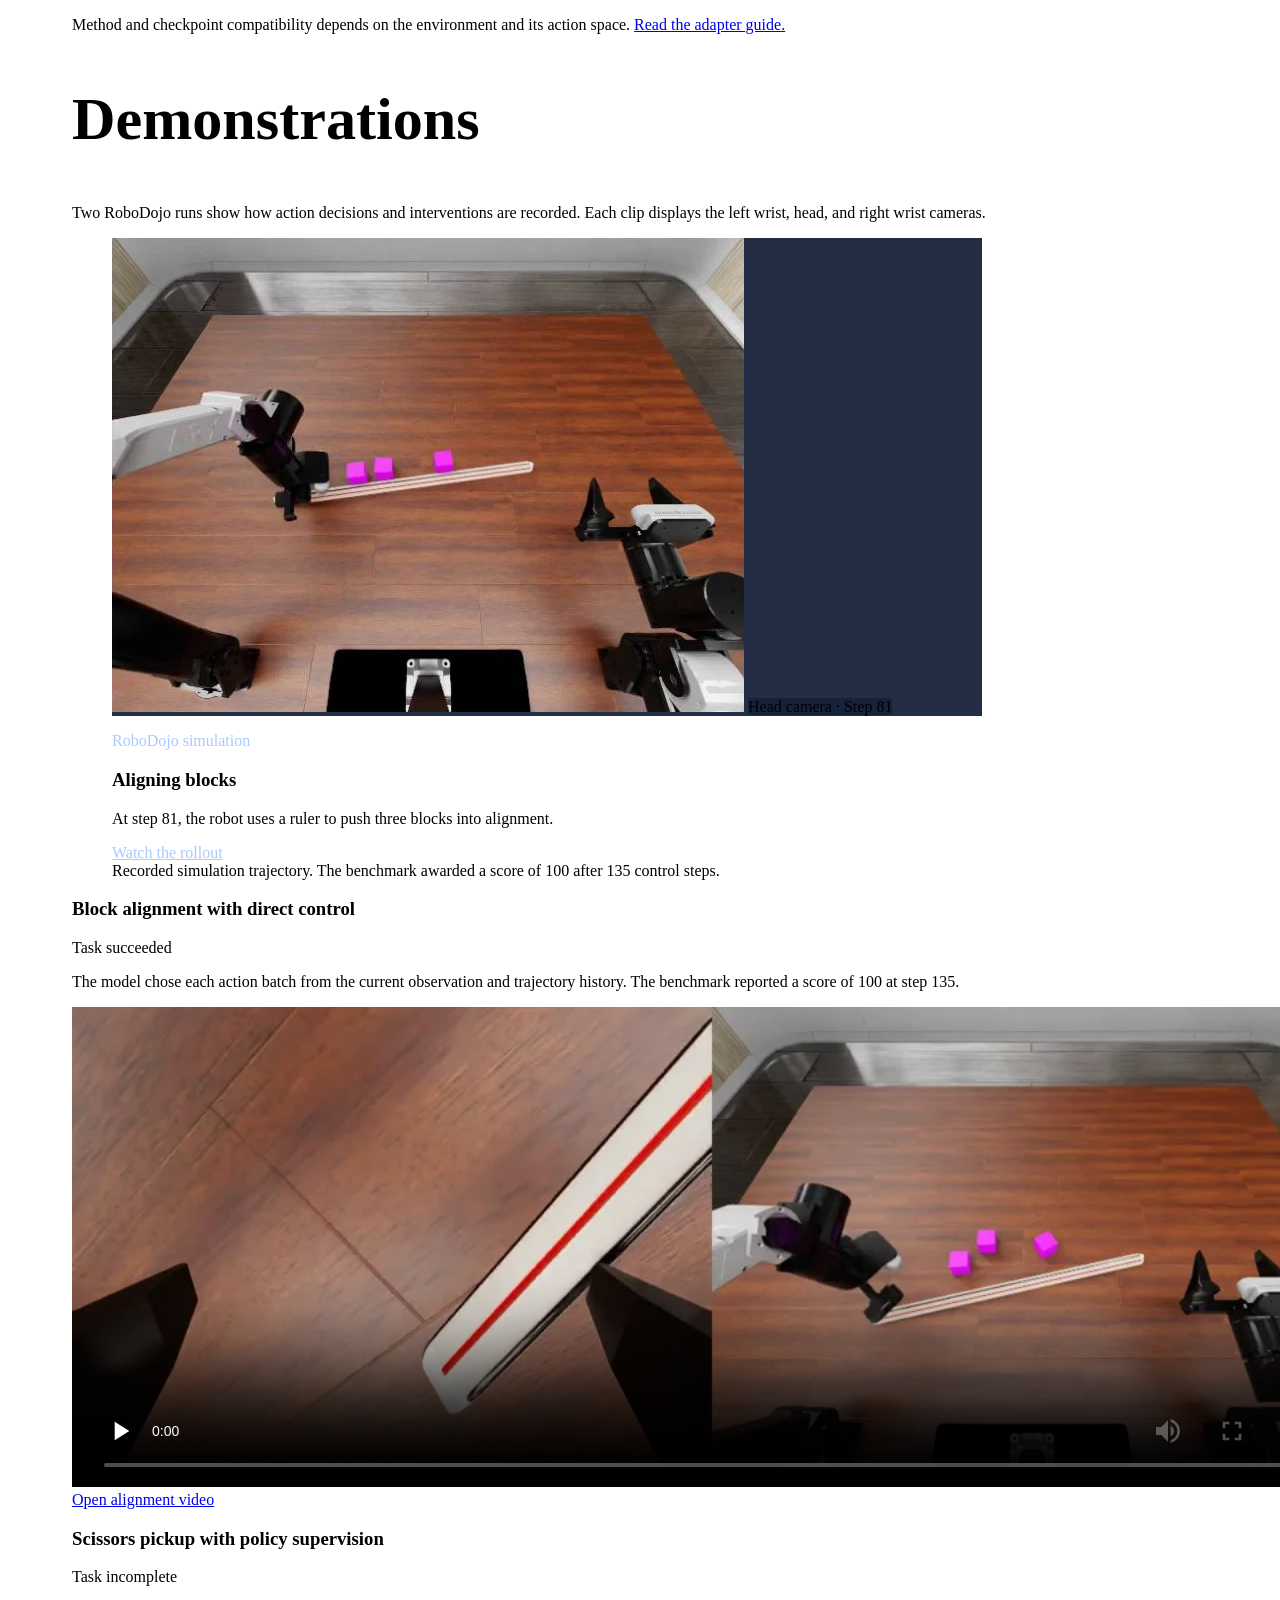
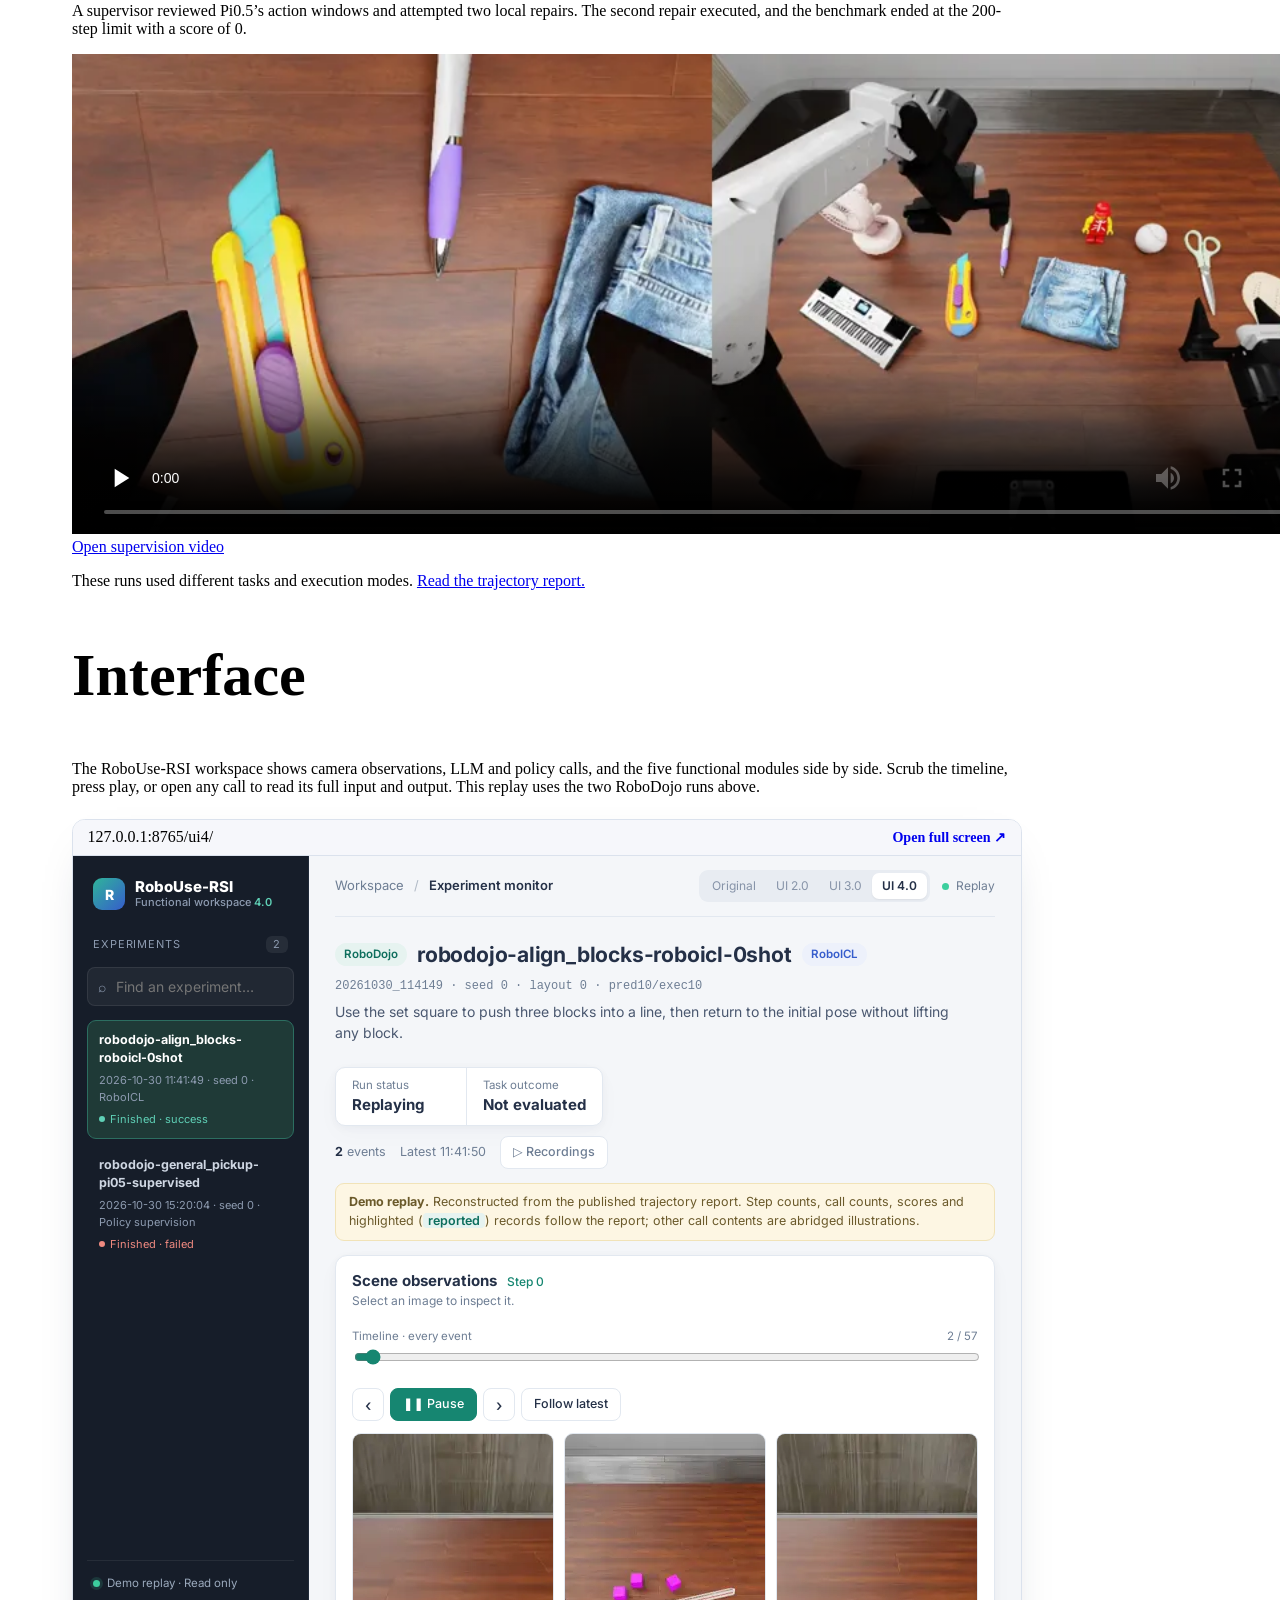
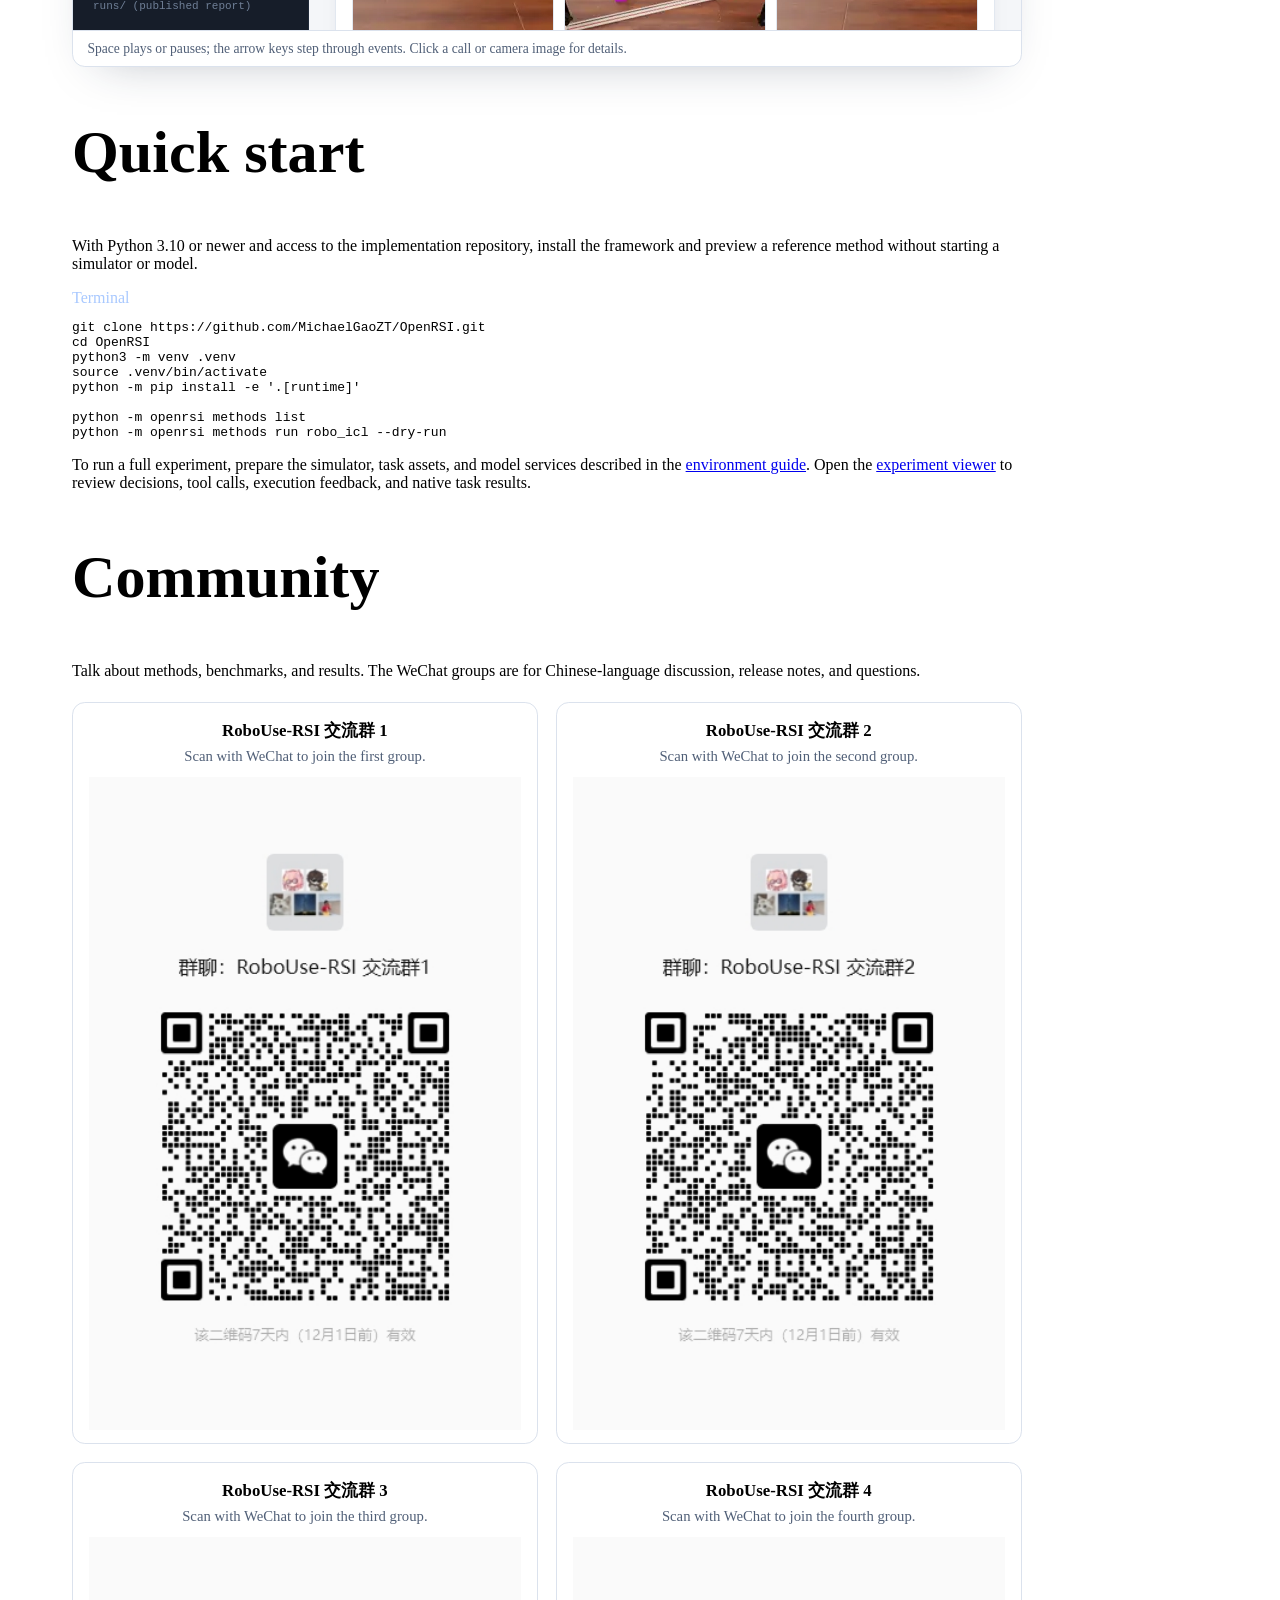
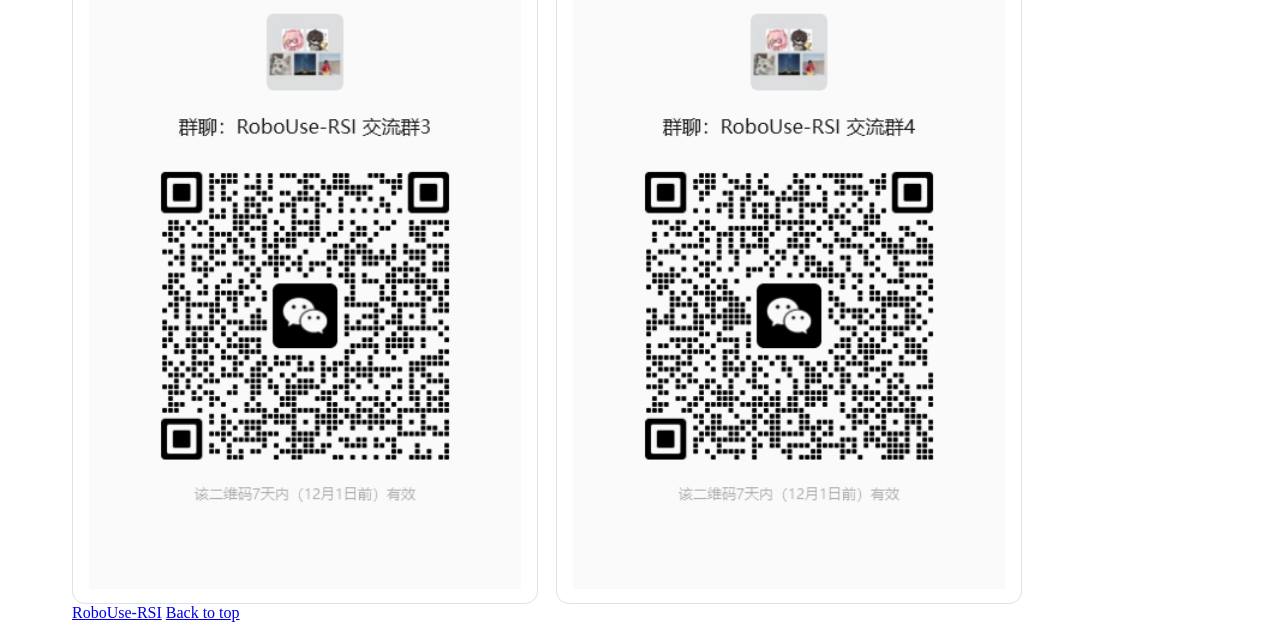
==== commit 8308c972: "Original homepage with community and workspace demo Co-authored-by: Cursor <cursoragent@cursor.com>" ====
--- a/index.html
+++ b/index.html
@@ -1,297 +1,291 @@
 <!doctype html>
-<html lang="en">
+<html lang="en" class="project-page">
 <head>
   <meta charset="utf-8">
   <meta name="viewport" content="width=device-width, initial-scale=1">
   <meta name="description" content="RoboUse-RSI is a research platform for testing how robot agents turn execution feedback into reusable skills and better decisions.">
-  <meta name="theme-color" content="#05060d">
+  <meta name="theme-color" content="#f8f9fc">
   <title>RoboUse-RSI · Robot Recursive Self-Improvement</title>
-  <link rel="preload" href="./assets/fonts/inter.woff2" as="font" type="font/woff2" crossorigin>
-  <link rel="stylesheet" href="./styles.css?v=5">
-  <script src="./app.js?v=5" defer></script>
+  <link rel="stylesheet" href="./research/research.css">
+  <link rel="stylesheet" href="./project.css?v=4">
+  <script src="./site.js?v=3" defer></script>
 </head>
 <body id="top">
-  <a class="skip-link" href="#main">Skip to content</a>
-  <canvas id="field" aria-hidden="true"></canvas>
-  <div class="noise" aria-hidden="true"></div>
-
-  <header class="topbar">
-    <a class="brand" href="#top"><span class="brand-mark" aria-hidden="true"></span><span>RoboUse<b>-RSI</b></span></a>
-    <nav class="topnav" aria-label="Sections">
-      <a href="#overview">Loop</a>
-      <a href="#framework">Framework</a>
-      <a href="#methods">Methods</a>
-      <a href="#benchmarks">Benchmarks</a>
-      <a href="#demos">Demos</a>
-      <a href="#interface">Interface</a>
-      <a href="#quick-start">Setup</a>
-      <a href="#community">Community</a>
-    </nav>
-    <a class="gh-button" href="https://github.com/MichaelGaoZT/RoboUse-RSI">
-      <svg viewBox="0 0 16 16" aria-hidden="true"><path d="M8 0C3.58 0 0 3.58 0 8c0 3.54 2.29 6.53 5.47 7.59.4.07.55-.17.55-.38 0-.19-.01-.82-.01-1.49-2.01.37-2.53-.49-2.69-.94-.09-.23-.48-.94-.82-1.13-.28-.15-.68-.52-.01-.53.63-.01 1.08.58 1.23.82.72 1.21 1.87.87 2.33.66.07-.52.28-.87.51-1.07-1.78-.2-3.64-.89-3.64-3.95 0-.87.31-1.59.82-2.15-.08-.2-.36-1.02.08-2.12 0 0 .67-.21 2.2.82.64-.18 1.32-.27 2-.27.68 0 1.36.09 2 .27 1.53-1.04 2.2-.82 2.2-.82.44 1.1.16 1.92.08 2.12.51.56.82 1.27.82 2.15 0 3.07-1.87 3.75-3.65 3.95.29.25.54.73.54 1.48 0 1.07-.01 1.93-.01 2.2 0 .21.15.46.55.38A8.013 8.013 0 0 0 16 8c0-4.42-3.58-8-8-8Z"/></svg>
-      GitHub
-    </a>
-  </header>
-
-  <main id="main" tabindex="-1">
-    <!-- HERO -->
-    <section class="hero">
-      <div class="hero-copy">
-        <p class="eyebrow"><span class="dot"></span>Open platform for robot recursive self-improvement</p>
-        <h1 class="glitch" data-text="RoboUse-RSI">RoboUse<span>-RSI</span></h1>
-        <p class="thesis">Robot learning, <em class="scramble" data-words="run by run.|failure by failure.|skill by skill.">run by run.</em></p>
-        <p class="lede">Deploy robot agents, learn from what happens, and measure what improves on the next run. RoboUse-RSI gives researchers shared interfaces for building and comparing methods.</p>
-        <div class="actions">
-          <a class="btn btn-primary" href="#overview"><span>Explore the framework</span><i aria-hidden="true">→</i></a>
-          <a class="btn btn-ghost" href="#demos"><span class="play" aria-hidden="true"></span>Watch a rollout</a>
+  <a class="skip-link" href="#main-content">Skip to content</a>
+  <svg class="cycle-icon-definitions" xmlns="http://www.w3.org/2000/svg" aria-hidden="true">
+    <symbol id="icon-play" viewBox="0 0 24 24">
+      <path d="M5 4.7a1.2 1.2 0 0 1 1.8-1L20 11a1.2 1.2 0 0 1 0 2L6.8 20.3a1.2 1.2 0 0 1-1.8-1Z"/>
+    </symbol>
+    <symbol id="icon-database" viewBox="0 0 24 24">
+      <ellipse cx="12" cy="5" rx="9" ry="3"/><path d="M3 5v14c0 1.7 4 3 9 3s9-1.3 9-3V5M3 10c0 1.7 4 3 9 3s9-1.3 9-3M3 14.5c0 1.7 4 3 9 3s9-1.3 9-3"/>
+    </symbol>
+    <symbol id="icon-chart" viewBox="0 0 24 24">
+      <path d="M3 20v-4m6 4V9m6 11V6m6 14V2"/>
+    </symbol>
+    <symbol id="icon-trend" viewBox="0 0 24 24">
+      <path d="m2 19 7-7 4 4 9-10M15 6h7v7"/>
+    </symbol>
+  </svg>
+  <div class="project-layout">
+    <div class="project-nav">
+      <details class="project-toc" open>
+        <summary>Contents</summary>
+        <nav class="contents" aria-label="Contents">
+          <p class="contents-title" aria-hidden="true">Contents</p>
+          <a href="#overview" aria-current="location">Overview</a>
+          <a href="#framework">Framework</a>
+          <a href="#methods">Methods</a>
+          <a href="#benchmarks">Benchmarks</a>
+          <a href="#demonstrations">Demos</a>
+          <a href="#interface">Interface</a>
+          <a href="#quick-start">Setup</a>
+          <a href="#community">Community</a>
+        </nav>
+      </details>
+    </div>
+
+  <main id="main-content" tabindex="-1">
+    <section class="project-hero" aria-labelledby="hero-title">
+      <div class="wrap project-hero-grid">
+        <div class="project-intro">
+          <p class="project-kicker">Open platform for robot recursive self-improvement</p>
+          <h1 id="hero-title">RoboUse<span>-RSI</span></h1>
+          <p class="project-thesis">Robot learning, run by run.</p>
+          <p class="project-lede">Deploy robot agents, learn from what happens, and measure what improves on the next run. RoboUse-RSI gives researchers shared interfaces for building and comparing methods.</p>
+          <div class="project-actions">
+            <a class="primary-action" href="#overview">Explore the framework <span aria-hidden="true">↘</span></a>
+            <a class="secondary-action" href="#demonstrations"><span class="play-mark" aria-hidden="true"></span> Watch a rollout</a>
+            <a class="secondary-action" href="https://github.com/MichaelGaoZT/RoboUse-RSI">GitHub <span aria-hidden="true">↗</span></a>
+          </div>
         </div>
-      </div>
-
-      <figure class="loop" aria-label="Robot self-improvement cycle: deploy, experience, learn, improve">
-        <svg class="loop-svg" viewBox="0 0 520 520" aria-hidden="true">
-          <defs>
-            <linearGradient id="ring" x1="0" y1="0" x2="1" y2="1">
-              <stop offset="0" stop-color="#00f0ff"/>
-              <stop offset=".5" stop-color="#7c5cff"/>
-              <stop offset="1" stop-color="#ff3d9a"/>
-            </linearGradient>
-            <radialGradient id="core" cx=".5" cy=".5" r=".5">
-              <stop offset="0" stop-color="#7c5cff" stop-opacity=".45"/>
-              <stop offset="1" stop-color="#7c5cff" stop-opacity="0"/>
-            </radialGradient>
-            <filter id="glow" x="-50%" y="-50%" width="200%" height="200%">
-              <feGaussianBlur stdDeviation="6" result="b"/>
-              <feMerge><feMergeNode in="b"/><feMergeNode in="SourceGraphic"/></feMerge>
-            </filter>
-          </defs>
-          <circle cx="260" cy="260" r="250" fill="url(#core)"/>
-          <g class="spin-slow">
-            <circle cx="260" cy="260" r="236" fill="none" stroke="rgba(255,255,255,.08)" stroke-dasharray="2 10"/>
-          </g>
-          <g class="spin-rev">
-            <circle cx="260" cy="260" r="120" fill="none" stroke="rgba(0,240,255,.25)" stroke-dasharray="40 14 4 14"/>
-          </g>
-          <circle cx="260" cy="260" r="190" fill="none" stroke="rgba(255,255,255,.07)" stroke-width="18"/>
-          <circle id="ring-path" cx="260" cy="260" r="190" fill="none" stroke="url(#ring)" stroke-width="3" filter="url(#glow)" pathLength="100" stroke-dasharray="100" stroke-dashoffset="100" transform="rotate(-90 260 260)"/>
-          <g id="comet" filter="url(#glow)">
-            <circle r="8" fill="#fff"/>
-            <circle r="16" fill="#00f0ff" opacity=".35"/>
-          </g>
-        </svg>
-
-        <div class="core">
-          <span class="core-label">RUN</span>
-          <span class="core-run" id="core-run">#001</span>
-          <span class="core-bar"><i id="core-bar"></i></span>
-          <span class="core-rate"><b id="core-rate">12</b>% success</span>
-        </div>
-
-        <ol class="nodes">
-          <li class="node n-top" data-stage="0"><a href="#deploy"><svg viewBox="0 0 24 24"><path d="M6 4l14 8-14 8z"/></svg><strong>Deploy</strong><span>Run &amp; collect</span></a></li>
-          <li class="node n-right" data-stage="1"><a href="#record"><svg viewBox="0 0 24 24"><ellipse cx="12" cy="5" rx="8" ry="3"/><path d="M4 5v14c0 1.7 3.6 3 8 3s8-1.3 8-3V5M4 12c0 1.7 3.6 3 8 3s8-1.3 8-3"/></svg><strong>Experience</strong><span>Record interactions</span></a></li>
-          <li class="node n-bottom" data-stage="2"><a href="#learn"><svg viewBox="0 0 24 24"><path d="M12 3a4 4 0 0 0-4 4v1a4 4 0 0 0-3 6.5A4 4 0 0 0 9 21h1V3M12 3a4 4 0 0 1 4 4v1a4 4 0 0 1 3 6.5A4 4 0 0 1 15 21h-1"/></svg><strong>Learn</strong><span>Distill skills &amp; lessons</span></a></li>
-          <li class="node n-left" data-stage="3"><a href="#evaluate"><svg viewBox="0 0 24 24"><path d="m3 18 6-6 4 4 8-9M15 7h6v6"/></svg><strong>Improve</strong><span>Evaluate &amp; iterate</span></a></li>
-        </ol>
-      </figure>
-
-      <a class="scroll-cue" href="#stats" aria-label="Scroll down"><span></span></a>
-    </section>
-
-    <!-- STATS -->
-    <section class="stats" id="stats" aria-label="RoboUse-RSI at a glance">
-      <a class="stat reveal" href="#methods"><strong data-count="8">0</strong><b>Starter methods</b><small>More methods to come</small></a>
-      <a class="stat reveal" href="#benchmarks"><strong data-count="5">0</strong><b>Benchmark adapters</b><small>Shared evaluation interface</small></a>
-      <a class="stat reveal" href="#framework"><strong data-count="3">0</strong><b>Control modes</b><small>Direct action, code, and policy</small></a>
-      <a class="stat reveal" href="#quick-start"><strong class="mono">&lt;/&gt;</strong><b>Code &amp; docs</b><small>Setup and implementation</small></a>
-    </section>
-
-    <div class="marquee" aria-hidden="true">
-      <div class="marquee-track">
-        <span>DEPLOY</span><i>✦</i><span>RECORD</span><i>✦</i><span>LEARN</span><i>✦</i><span>EVALUATE</span><i>✦</i><span>ROBODOJO</span><i>✦</i><span>ROBOCASA</span><i>✦</i><span>ROBOTWIN</span><i>✦</i><span>LIBERO</span><i>✦</i><span>LIBERO-PRO</span><i>✦</i>
-        <span>DEPLOY</span><i>✦</i><span>RECORD</span><i>✦</i><span>LEARN</span><i>✦</i><span>EVALUATE</span><i>✦</i><span>ROBODOJO</span><i>✦</i><span>ROBOCASA</span><i>✦</i><span>ROBOTWIN</span><i>✦</i><span>LIBERO</span><i>✦</i><span>LIBERO-PRO</span><i>✦</i>
-      </div>
-    </div>
-
-    <!-- OVERVIEW -->
-    <section class="section" id="overview">
-      <header class="section-head reveal">
-        <p class="tag">01 / Loop</p>
-        <h2>How a run informs <span class="grad">the next</span></h2>
-        <p>Each run produces observations, actions, and a benchmark outcome. Researchers can distill what worked into reusable skills or lessons, then test whether that experience improves a later run.</p>
-      </header>
-      <ol class="flow">
-        <li class="flow-step reveal" id="deploy"><span class="flow-n">01</span><h3>Deploy</h3><p>Run a robot agent in a benchmark environment.</p></li>
-        <li class="flow-step reveal" id="record"><span class="flow-n">02</span><h3>Record</h3><p>Capture decisions, actions, and execution feedback.</p></li>
-        <li class="flow-step reveal" id="learn"><span class="flow-n">03</span><h3>Learn</h3><p>Extract reusable skills and lessons from the run.</p></li>
-        <li class="flow-step reveal" id="evaluate"><span class="flow-n">04</span><h3>Evaluate</h3><p>Test what transfers to a later run and compare outcomes.</p></li>
-      </ol>
-    </section>
-
-    <!-- FRAMEWORK -->
-    <section class="section" id="framework">
-      <header class="section-head reveal">
-        <p class="tag">02 / Framework</p>
-        <h2>Five responsibilities, <span class="grad">one interface</span></h2>
-        <p>A method combines five responsibilities. Shared services handle models, robot capabilities, and experiment recording across those combinations. Agents can generate actions directly, execute model-written code, or delegate a subtask to a policy.</p>
-      </header>
-
-      <div class="stack reveal">
-        <div class="stack-layers">
-          <div class="layer glow-card" style="--c:#00f0ff"><span>01</span><h3>Orchestration</h3><p>Plan, supervise, and recover.</p></div>
-          <div class="layer glow-card" style="--c:#3fa9ff"><span>02</span><h3>Context</h3><p>Select history and retrieve experience.</p></div>
-          <div class="layer glow-card" style="--c:#7c5cff"><span>03</span><h3>Execution</h3><p>Run actions, programs, and policies.</p></div>
-          <div class="layer glow-card" style="--c:#c04dff"><span>04</span><h3>Evaluation</h3><p>Check outcomes and measure cost.</p></div>
-          <div class="layer glow-card" style="--c:#ff3d9a"><span>05</span><h3>Learning</h3><p>Distill skills and lessons from evidence.</p></div>
-        </div>
-        <div class="stack-base">
-          <strong>Shared infrastructure</strong>
-          <span>Robot capabilities</span><span>Runtime services</span><span>Environment adapters</span>
-        </div>
-        <a class="link-arrow" href="https://github.com/MichaelGaoZT/OpenRSI/blob/main/docs/functional-composition.md" hreflang="zh">Composition guide ↗</a>
-      </div>
-
-      <div class="modes">
-        <div class="mode reveal"><code>act()</code><h3>Direct action</h3><p>The model emits end-effector targets or action chunks from observations.</p></div>
-        <div class="mode reveal"><code>exec(py)</code><h3>Code</h3><p>Model-written programs run against a persistent robot API.</p></div>
-        <div class="mode reveal"><code>π.delegate()</code><h3>Policy</h3><p>A subtask is handed to a learned policy under supervision.</p></div>
-      </div>
-
-      <p class="prose reveal">While a robot is running, the agent can use recent observations and action feedback as context. Across attempts, an exploration workflow can distill lessons or skills, freeze them, and pass them into later runs for evaluation. The recorded context and benchmark outcomes help researchers compare methods under the same task, model, and budget.</p>
-    </section>
-
-    <!-- METHODS -->
-    <section class="section" id="methods">
-      <header class="section-head reveal">
-        <p class="tag">03 / Methods</p>
-        <h2>Eight reference <span class="grad">methods</span></h2>
-        <p>A starting set for direct control, policy supervision, and learning from experience. More methods can be added through the same interfaces and evaluated with the same benchmark adapters.</p>
-      </header>
-      <div class="methods">
-        <a class="method glow-card reveal" data-kind="direct" href="https://github.com/MichaelGaoZT/OpenRSI/tree/main/openrsi/methods/robo_probe"><span class="kind">Direct</span><h3>RoboProbe</h3><p>Generate end-effector targets and use motion feedback to decide the next action.</p><i>↗</i></a>
-        <a class="method glow-card reveal" data-kind="direct" href="https://github.com/MichaelGaoZT/OpenRSI/tree/main/openrsi/methods/robo_icl"><span class="kind">Direct</span><h3>RoboICL</h3><p>Provide demonstrations and selected interaction history before predicting action chunks.</p><i>↗</i></a>
-        <a class="method glow-card reveal" data-kind="code" href="https://github.com/MichaelGaoZT/OpenRSI/tree/main/openrsi/methods/pyrua_lean"><span class="kind">Code</span><h3>PyRUA-Lean</h3><p>Execute model-generated Python in a persistent session that can observe, act, and retry.</p><i>↗</i></a>
-        <a class="method glow-card reveal" data-kind="code" href="https://github.com/MichaelGaoZT/OpenRSI/tree/main/openrsi/methods/hexa_shell"><span class="kind">Code</span><h3>HexaShell</h3><p>Write control programs against a configurable robot API and visual interface.</p><i>↗</i></a>
-        <a class="method glow-card reveal" data-kind="policy" href="https://github.com/MichaelGaoZT/OpenRSI/tree/main/openrsi/methods/harness_vla"><span class="kind">Policy</span><h3>HarnessVLA</h3><p>Combine retrieved experience, robot primitives, and a fixed learned policy.</p><i>↗</i></a>
-        <a class="method glow-card reveal" data-kind="policy" href="https://github.com/MichaelGaoZT/OpenRSI/tree/main/openrsi/methods/emerge_policy"><span class="kind">Policy</span><h3>EMERGE-Policy</h3><p>Run subgoals with planning, independent verification, and local recovery.</p><i>↗</i></a>
-        <a class="method glow-card reveal" data-kind="policy" href="https://github.com/MichaelGaoZT/OpenRSI/tree/main/openrsi/methods/spotter"><span class="kind">Policy</span><h3>Spotter</h3><p>Monitor a running policy and hand control back after a local repair.</p><i>↗</i></a>
-        <a class="method glow-card reveal" data-kind="learn" href="https://github.com/MichaelGaoZT/OpenRSI/tree/main/openrsi/methods/embodied_evo"><span class="kind">Learning</span><h3>EmbodiedEVO</h3><p>Accumulate skills and lessons in exploration, then reuse frozen knowledge in a new session.</p><i>↗</i></a>
-      </div>
-      <aside class="cta reveal">
-        <div><h3>Build on the starter set</h3><p>Compose a method with shared components and compare it under the same task, model, and budget.</p></div>
-        <a class="btn btn-primary" href="https://github.com/MichaelGaoZT/OpenRSI/blob/main/docs/functional-composition.md" hreflang="zh"><span>Read the composition guide</span><i aria-hidden="true">↗</i></a>
-      </aside>
-    </section>
-
-    <!-- BENCHMARKS -->
-    <section class="section" id="benchmarks">
-      <header class="section-head reveal">
-        <p class="tag">04 / Benchmarks</p>
-        <h2>Five worlds, <span class="grad">one runtime</span></h2>
-        <p>Adapters translate native observations and controls into a common runtime interface and preserve each benchmark’s task verdict.</p>
-      </header>
-      <div class="bench">
-        <div class="bench-row reveal"><span class="bench-i">01</span><h3>RoboDojo</h3><p>Bimanual simulation with direct control, policy delegation, and supervision workflows.</p></div>
-        <div class="bench-row reveal"><span class="bench-i">02</span><h3>RoboCasa</h3><p>Household manipulation with native observations, controls, and task scoring.</p></div>
-        <div class="bench-row reveal"><span class="bench-i">03</span><h3>RoboTwin</h3><p>Bimanual tasks with native environment lifecycle and control interfaces.</p></div>
-        <div class="bench-row reveal"><span class="bench-i">04</span><h3>LIBERO</h3><p>Standard suites with task and seed selection and native success checks.</p></div>
-        <div class="bench-row reveal"><span class="bench-i">05</span><h3>LIBERO-PRO</h3><p>LIBERO variants with object swaps, depth-based perception, and operational-space control.</p></div>
-      </div>
-      <p class="note reveal">Method and checkpoint compatibility depends on the environment and its action space. <a href="https://github.com/MichaelGaoZT/OpenRSI/blob/main/openrsi/integrations/benchmarks/README.md" hreflang="zh">Read the adapter guide ↗</a></p>
-    </section>
-
-    <!-- DEMOS -->
-    <section class="section" id="demos">
-      <header class="section-head reveal">
-        <p class="tag">05 / Demonstrations</p>
-        <h2>Watch it <span class="grad">run</span></h2>
-        <p>Two RoboDojo runs show how action decisions and interventions are recorded. Each clip displays the left wrist, head, and right wrist cameras.</p>
-      </header>
-
-      <figure class="feature reveal">
-        <div class="hud">
-          <img id="run-frame" src="./assets/align-push.webp" width="632" height="474" loading="lazy" alt="The robot uses a ruler to push three pink blocks into a line.">
-          <span class="hud-corner tl"></span><span class="hud-corner tr"></span><span class="hud-corner bl"></span><span class="hud-corner br"></span>
-          <span class="hud-rec"><i></i>REC</span>
-          <span class="hud-label mono" id="camera-label">HEAD CAM · STEP 081</span>
-          <span class="scanline" aria-hidden="true"></span>
-        </div>
-        <div class="feature-panel">
-          <p class="tag">RoboDojo simulation</p>
-          <h3>Aligning blocks</h3>
-          <p class="feature-note" id="run-note" aria-live="polite">At step 81, the robot uses a ruler to push three blocks into alignment.</p>
-          <div class="timeline" role="group" aria-label="Keyframes from the block alignment run">
-            <div class="timeline-track"><i id="timeline-fill" style="width:60%"></i></div>
-            <button type="button" data-frame="start" aria-pressed="false" style="left:0%"><b>Start</b><small>000</small></button>
-            <button type="button" data-frame="push" aria-pressed="true" style="left:60%"><b>Align</b><small>081</small></button>
-            <button type="button" data-frame="finish" aria-pressed="false" style="left:100%"><b>Finish</b><small>135</small></button>
-          </div>
-          <div class="score">
-            <div><small>Score</small><strong>100</strong></div>
-            <div><small>Steps</small><strong>135</strong></div>
-            <div><small>Verdict</small><strong class="ok">PASS</strong></div>
-          </div>
-        </div>
-        <figcaption>Recorded simulation trajectory. The benchmark awarded a score of 100 after 135 control steps.</figcaption>
-      </figure>
-
-      <div class="videos">
-        <article class="video glow-card reveal" id="align-blocks">
-          <div class="video-head"><h3>Block alignment with direct control</h3><span class="pill pill-ok">Task succeeded</span></div>
-          <p>The model chose each action batch from the current observation and trajectory history. The benchmark reported a score of 100 at step 135.</p>
-          <video controls playsinline preload="none" width="1920" height="480" poster="./assets/icl-video.webp" aria-label="Three camera views of block alignment in RoboDojo">
-            <source src="./assets/icl-three-cameras.mp4" type="video/mp4">
-          </video>
-          <a class="link-arrow" href="./assets/icl-three-cameras.mp4">Open alignment video ↗</a>
-        </article>
-        <article class="video glow-card reveal">
-          <div class="video-head"><h3>Scissors pickup with policy supervision</h3><span class="pill pill-warn">Task incomplete</span></div>
-          <p>A supervisor reviewed Pi0.5’s action windows and attempted two local repairs. The second repair executed, and the benchmark ended at the 200-step limit with a score of 0.</p>
-          <video controls playsinline preload="none" width="1920" height="480" poster="./assets/scissors-video.webp" aria-label="Three camera views of the supervised scissors pickup in RoboDojo">
-            <source src="./assets/scissors-three-cameras.mp4" type="video/mp4">
-          </video>
-          <a class="link-arrow" href="./assets/scissors-three-cameras.mp4">Open supervision video ↗</a>
-        </article>
-      </div>
-      <p class="note reveal">These runs used different tasks and execution modes. <a href="https://github.com/MichaelGaoZT/OpenRSI/blob/feeed06eba674749b9617e12a1cccfbac7b5537f/docs/scissors-supervision-and-icl.md" hreflang="zh">Read the trajectory report ↗</a></p>
-    </section>
-
-    <!-- INTERFACE -->
-    <section class="section" id="interface">
-      <header class="section-head reveal">
-        <p class="tag">06 / Interface</p>
-        <h2>Inspect every call, <span class="grad">live</span></h2>
-        <p>The RoboUse-RSI workspace shows camera observations, LLM and policy calls, and the five functional modules side by side. Scrub the timeline, press play, or open any call to read its full input and output. This replay uses the two RoboDojo runs above.</p>
-      </header>
-      <div class="app-window reveal">
-        <div class="app-bar">
-          <span class="lights"><i></i><i></i><i></i></span>
-          <span class="app-url mono">127.0.0.1:8765/ui4/</span>
-          <a class="app-open" href="./ui/" target="_blank" rel="noopener">Open full screen ↗</a>
-        </div>
-        <iframe src="./ui/" title="RoboUse-RSI functional workspace demo" loading="lazy"></iframe>
-      </div>
-      <div class="ui-hints reveal">
-        <span><kbd>Space</kbd> play / pause</span>
-        <span><kbd>←</kbd><kbd>→</kbd> step through events</span>
-        <span>Click a call or camera image for details</span>
-        <span>Switch experiments in the sidebar</span>
+
+        <figure class="robot-cycle">
+          <figcaption class="sr-only">Robot self-improvement cycle</figcaption>
+          <svg class="cycle-arrows" viewBox="0 0 600 338" preserveAspectRatio="none" aria-hidden="true">
+            <defs>
+              <linearGradient id="cycle-gradient">
+                <stop stop-color="#deedff"/>
+                <stop offset="1" stop-color="#5597ff"/>
+              </linearGradient>
+              <marker id="cycle-arrowhead" viewBox="0 0 12 12" refX="9" refY="6" markerWidth="3" markerHeight="3" orient="auto">
+                <path fill="#76aaff" d="M0 0 12 6 0 12 2.5 6Z"/>
+              </marker>
+            </defs>
+            <g fill="none" stroke="url(#cycle-gradient)" stroke-width="7" marker-end="url(#cycle-arrowhead)">
+              <path d="M408 49Q458 62 485 117"/>
+              <path d="M498 212Q480 260 446 275"/>
+              <path d="M185 282Q133 262 117 229"/>
+              <path d="M117 119Q130 76 175 57"/>
+            </g>
+          </svg>
+          <img class="cycle-robot" src="./assets/robot-cycle.webp" fetchpriority="high" width="690" height="460" alt="">
+          <ol class="cycle-stages">
+            <li class="stage-deploy">
+              <a href="#deploy">
+                <svg class="cycle-icon" aria-hidden="true"><use href="#icon-play"/></svg>
+                <div><strong>Deploy</strong><span>Run &amp; collect</span></div>
+              </a>
+            </li>
+            <li class="stage-experience">
+              <a href="#record">
+                <svg class="cycle-icon" aria-hidden="true"><use href="#icon-database"/></svg>
+                <div><strong>Experience</strong><span>Record interactions</span></div>
+              </a>
+            </li>
+            <li class="stage-learn">
+              <a href="#learn">
+                <svg class="cycle-icon" aria-hidden="true"><use href="#icon-chart"/></svg>
+                <div><strong>Learn</strong><span>Distill skills and lessons</span></div>
+              </a>
+            </li>
+            <li class="stage-improve">
+              <a href="#evaluate">
+                <svg class="cycle-icon" aria-hidden="true"><use href="#icon-trend"/></svg>
+                <div><strong>Improve</strong><span>Evaluate &amp; iterate</span></div>
+              </a>
+            </li>
+          </ol>
+        </figure>
       </div>
     </section>
 
-    <!-- QUICK START -->
-    <section class="section" id="quick-start">
-      <header class="section-head reveal">
-        <p class="tag">07 / Setup</p>
-        <h2>Up and running <span class="grad">in a minute</span></h2>
-        <p>With Python 3.10 or newer and access to the implementation repository, install the framework and preview a reference method without starting a simulator or model.</p>
-      </header>
-      <div class="terminal reveal">
-        <div class="term-bar">
-          <span class="lights"><i></i><i></i><i></i></span>
-          <span class="mono">~/OpenRSI — zsh</span>
-          <button type="button" class="copy" data-copy="setup-command">Copy</button>
+    <ul class="wrap fact-rail" aria-label="RoboUse-RSI at a glance">
+      <li><a href="#methods"><strong>8</strong><span><b>Starter methods</b><small>More methods to come</small></span></a></li>
+      <li><a href="#benchmarks"><strong>5</strong><span><b>Benchmark adapters</b><small>Shared evaluation interface</small></span></a></li>
+      <li><a href="#framework"><strong>3</strong><span><b>Control modes</b><small>Direct action, code, and policy</small></span></a></li>
+      <li><a href="#quick-start"><span class="fact-code" aria-hidden="true">&lt;/&gt;</span><span><b>Code &amp; docs</b><small>Setup and implementation</small></span></a></li>
+    </ul>
+
+    <div class="wrap body-content">
+      <section id="overview" class="article-section research-overview" aria-labelledby="workflow-title">
+        <div class="research-heading">
+          <h2 id="workflow-title">How a run informs the next</h2>
+          <p>Each run produces observations, actions, and a benchmark outcome. Researchers can distill what worked into reusable skills or lessons, then test whether that experience improves a later run.</p>
         </div>
-        <pre tabindex="0"><code id="setup-command">git clone https://github.com/MichaelGaoZT/OpenRSI.git
+        <ol class="research-flow">
+          <li id="deploy"><h3>Deploy</h3><p>Run a robot agent in a benchmark environment.</p></li>
+          <li id="record"><h3>Record</h3><p>Capture decisions, actions, and execution feedback.</p></li>
+          <li id="learn"><h3>Learn</h3><p>Extract reusable skills and lessons from the run.</p></li>
+          <li id="evaluate"><h3>Evaluate</h3><p>Test what transfers to a later run and compare outcomes.</p></li>
+        </ol>
+      </section>
+
+
+        <section class="article-section" id="framework">
+          <h2>Framework</h2>
+          <p>A method combines five responsibilities. Shared services handle models, robot capabilities, and experiment recording across those combinations. Agents can generate actions directly, execute model-written code, or delegate a subtask to a policy.</p>
+          <div class="framework-figure">
+            <div class="framework-head">
+              <h3>Method components</h3>
+              <a href="https://github.com/MichaelGaoZT/OpenRSI/blob/main/docs/functional-composition.md" hreflang="zh">Composition guide</a>
+            </div>
+            <dl class="components">
+              <div><dt>Orchestration</dt><dd>Plan, supervise, and recover.</dd></div>
+              <div><dt>Context</dt><dd>Select history and retrieve experience.</dd></div>
+              <div><dt>Execution</dt><dd>Run actions, programs, and policies.</dd></div>
+              <div><dt>Evaluation</dt><dd>Check outcomes and measure cost.</dd></div>
+              <div><dt>Learning</dt><dd>Distill skills and lessons from evidence.</dd></div>
+            </dl>
+            <div class="framework-base">
+              <strong>Shared infrastructure</strong>
+              <span>Robot capabilities · Runtime services · Environment adapters</span>
+            </div>
+          </div>
+          <p>While a robot is running, the agent can use recent observations and action feedback as context. Across attempts, an exploration workflow can distill lessons or skills, freeze them, and pass them into later runs for evaluation. The recorded context and benchmark outcomes help researchers compare methods under the same task, model, and budget.</p>
+        </section>
+
+        <section class="article-section" id="methods">
+          <h2>Reference methods</h2>
+          <p>These eight reference implementations are a starting set for direct control, policy supervision, and learning from experience. More methods can be added through the same interfaces and evaluated with the same benchmark adapters.</p>
+          <dl class="method-list">
+            <div>
+              <dt><a href="https://github.com/MichaelGaoZT/OpenRSI/tree/main/openrsi/methods/robo_probe">RoboProbe</a></dt>
+              <dd>Generate end-effector targets and use motion feedback to decide the next action.</dd>
+            </div>
+            <div>
+              <dt><a href="https://github.com/MichaelGaoZT/OpenRSI/tree/main/openrsi/methods/robo_icl">RoboICL</a></dt>
+              <dd>Provide demonstrations and selected interaction history before predicting action chunks.</dd>
+            </div>
+            <div>
+              <dt><a href="https://github.com/MichaelGaoZT/OpenRSI/tree/main/openrsi/methods/pyrua_lean">PyRUA-Lean</a></dt>
+              <dd>Execute model-generated Python in a persistent session that can observe, act, and retry.</dd>
+            </div>
+            <div>
+              <dt><a href="https://github.com/MichaelGaoZT/OpenRSI/tree/main/openrsi/methods/hexa_shell">HexaShell</a></dt>
+              <dd>Write control programs against a configurable robot API and visual interface.</dd>
+            </div>
+            <div>
+              <dt><a href="https://github.com/MichaelGaoZT/OpenRSI/tree/main/openrsi/methods/harness_vla">HarnessVLA</a></dt>
+              <dd>Combine retrieved experience, robot primitives, and a fixed learned policy.</dd>
+            </div>
+            <div>
+              <dt><a href="https://github.com/MichaelGaoZT/OpenRSI/tree/main/openrsi/methods/emerge_policy">EMERGE-Policy</a></dt>
+              <dd>Run subgoals with planning, independent verification, and local recovery.</dd>
+            </div>
+            <div>
+              <dt><a href="https://github.com/MichaelGaoZT/OpenRSI/tree/main/openrsi/methods/spotter">Spotter</a></dt>
+              <dd>Monitor a running policy and hand control back after a local repair.</dd>
+            </div>
+            <div>
+              <dt><a href="https://github.com/MichaelGaoZT/OpenRSI/tree/main/openrsi/methods/embodied_evo">EmbodiedEVO</a></dt>
+              <dd>Accumulate skills and lessons in exploration, then reuse frozen knowledge in a new session.</dd>
+            </div>
+          </dl>
+          <aside class="method-extension" aria-labelledby="method-extension-title">
+            <div><h3 id="method-extension-title">Build on the starter set</h3><p>Compose a method with shared components and compare it under the same task, model, and budget.</p></div>
+            <a href="https://github.com/MichaelGaoZT/OpenRSI/blob/main/docs/functional-composition.md" hreflang="zh">Read the composition guide <span aria-hidden="true">↗</span></a>
+          </aside>
+        </section>
+
+        <section class="article-section" id="benchmarks">
+          <h2>Benchmarks</h2>
+          <p>Adapters translate native observations and controls into a common runtime interface and preserve each benchmark’s task verdict.</p>
+          <dl class="benchmark-list">
+            <div><dt>RoboDojo</dt><dd>Bimanual simulation with direct control, policy delegation, and supervision workflows.</dd></div>
+            <div><dt>RoboCasa</dt><dd>Household manipulation with native observations, controls, and task scoring.</dd></div>
+            <div><dt>RoboTwin</dt><dd>Bimanual tasks with native environment lifecycle and control interfaces.</dd></div>
+            <div><dt>LIBERO</dt><dd>Standard suites with task and seed selection and native success checks.</dd></div>
+            <div><dt>LIBERO-PRO</dt><dd>LIBERO variants with object swaps, depth-based perception, and operational-space control.</dd></div>
+          </dl>
+          <p class="section-note">Method and checkpoint compatibility depends on the environment and its action space. <a href="https://github.com/MichaelGaoZT/OpenRSI/blob/main/openrsi/integrations/benchmarks/README.md" hreflang="zh">Read the adapter guide.</a></p>
+        </section>
+
+        <section class="article-section" id="demonstrations">
+          <h2>Demonstrations</h2>
+          <p>Two RoboDojo runs show how action decisions and interventions are recorded. Each clip displays the left wrist, head, and right wrist cameras.</p>
+
+          <figure class="featured-run">
+            <div class="run-card">
+              <div class="camera">
+                <img id="run-frame" src="./assets/align-push.webp" width="632" height="474" loading="lazy" alt="The robot uses a ruler to push three pink blocks into a line.">
+                <span class="camera-label micro" id="camera-label">Head camera · Step 81</span>
+              </div>
+              <div class="run-panel">
+                <p class="micro run-environment">RoboDojo simulation</p>
+                <h3>Aligning blocks</h3>
+                <p class="run-note" id="run-note" aria-live="polite">At step 81, the robot uses a ruler to push three blocks into alignment.</p>
+                <div class="run-steps" role="group" aria-label="Keyframes from the block alignment run" hidden>
+                  <button type="button" data-frame="start" aria-pressed="false">Start</button>
+                  <button type="button" data-frame="push" aria-pressed="true">Align</button>
+                  <button type="button" data-frame="finish" aria-pressed="false">Finish</button>
+                </div>
+                <a class="run-link" href="#align-blocks"><span class="play-mark" aria-hidden="true"></span> Watch the rollout</a>
+              </div>
+            </div>
+            <figcaption>Recorded simulation trajectory. The benchmark awarded a score of 100 after 135 control steps.</figcaption>
+          </figure>
+
+          <div class="demo-grid">
+            <article class="demo" id="align-blocks">
+              <div class="demo-heading">
+                <h3>Block alignment with direct control</h3>
+                <span class="outcome outcome-success">Task succeeded</span>
+              </div>
+              <p>The model chose each action batch from the current observation and trajectory history. The benchmark reported a score of 100 at step 135.</p>
+              <video controls playsinline preload="none" width="1920" height="480" poster="./assets/icl-video.webp" aria-label="Three camera views of block alignment in RoboDojo">
+                <source src="./assets/icl-three-cameras.mp4" type="video/mp4">
+              </video>
+              <a class="video-file" href="./assets/icl-three-cameras.mp4">Open alignment video</a>
+            </article>
+
+            <article class="demo">
+              <div class="demo-heading">
+                <h3>Scissors pickup with policy supervision</h3>
+                <span class="outcome">Task incomplete</span>
+              </div>
+              <p>A supervisor reviewed Pi0.5’s action windows and attempted two local repairs. The second repair executed, and the benchmark ended at the 200-step limit with a score of 0.</p>
+              <video controls playsinline preload="none" width="1920" height="480" poster="./assets/scissors-video.webp" aria-label="Three camera views of the supervised scissors pickup in RoboDojo">
+                <source src="./assets/scissors-three-cameras.mp4" type="video/mp4">
+              </video>
+              <a class="video-file" href="./assets/scissors-three-cameras.mp4">Open supervision video</a>
+            </article>
+          </div>
+          <p class="section-note">These runs used different tasks and execution modes. <a href="https://github.com/MichaelGaoZT/OpenRSI/blob/feeed06eba674749b9617e12a1cccfbac7b5537f/docs/scissors-supervision-and-icl.md" hreflang="zh">Read the trajectory report.</a></p>
+        </section>
+
+
+        <section class="article-section" id="interface">
+          <h2>Interface</h2>
+          <p>The RoboUse-RSI workspace shows camera observations, LLM and policy calls, and the five functional modules side by side. Scrub the timeline, press play, or open any call to read its full input and output. This replay uses the two RoboDojo runs above.</p>
+          <figure class="ui-embed">
+            <div class="ui-embed-bar">
+              <span class="micro">127.0.0.1:8765/ui4/</span>
+              <a href="./ui/" target="_blank" rel="noopener">Open full screen <span aria-hidden="true">↗</span></a>
+            </div>
+            <iframe src="./ui/" title="RoboUse-RSI functional workspace demo" loading="lazy"></iframe>
+            <figcaption>Space plays or pauses; the arrow keys step through events. Click a call or camera image for details.</figcaption>
+          </figure>
+        </section>
+
+        <section class="article-section" id="quick-start">
+          <h2>Quick start</h2>
+          <p>With Python 3.10 or newer and access to the implementation repository, install the framework and preview a reference method without starting a simulator or model.</p>
+          <div class="code-block">
+            <div class="code-header">
+              <span class="micro">Terminal</span>
+              <button type="button" class="copy-button" data-copy="setup-command" hidden>Copy commands</button>
+            </div>
+            <pre tabindex="0"><code id="setup-command">git clone https://github.com/MichaelGaoZT/OpenRSI.git
 cd OpenRSI
 python3 -m venv .venv
 source .venv/bin/activate
@@ -299,62 +293,44 @@
 
 python -m openrsi methods list
 python -m openrsi methods run robo_icl --dry-run</code></pre>
-        <p class="sr-only" id="copy-status" role="status"></p>
-      </div>
-      <p class="prose reveal">To run a full experiment, prepare the simulator, task assets, and model services described in the <a href="https://github.com/MichaelGaoZT/OpenRSI/blob/main/environment/README.md" hreflang="zh">environment guide</a>. Open the <a href="https://github.com/MichaelGaoZT/OpenRSI/blob/main/docs/experiment-inspection.md" hreflang="zh">experiment viewer</a> to review decisions, tool calls, execution feedback, and native task results.</p>
-    </section>
-
-    <!-- COMMUNITY -->
-    <section class="section" id="community">
-      <header class="section-head reveal">
-        <p class="tag">08 / Community</p>
-        <h2>Join the <span class="grad">discussion</span></h2>
-        <p>Talk about methods, benchmarks, and results. The WeChat groups are for Chinese-language discussion, release notes, and questions.</p>
-      </header>
-      <div class="community">
-        <article class="qr-card reveal">
-          <p class="qr-kicker"><span class="wx" aria-hidden="true"></span>WeChat</p>
-          <h3>RoboUse-RSI 交流群 1</h3>
-          <p>Scan with WeChat to join the first group.</p>
-          <a class="qr-frame" href="./assets/wechat-group-1.jpg">
-            <img src="./assets/wechat-group-1.jpg" width="360" height="544" alt="WeChat QR code for RoboUse-RSI 交流群1. The code is valid for 7 days, through December 1.">
-          </a>
-        </article>
-        <article class="qr-card reveal">
-          <p class="qr-kicker"><span class="wx" aria-hidden="true"></span>WeChat</p>
-          <h3>RoboUse-RSI 交流群 2</h3>
-          <p>Scan with WeChat to join the second group.</p>
-          <a class="qr-frame" href="./assets/wechat-group-2.jpg">
-            <img src="./assets/wechat-group-2.jpg" width="360" height="544" alt="WeChat QR code for RoboUse-RSI 交流群2. The code is valid for 7 days, through December 1.">
-          </a>
-        </article>
-        <article class="qr-card reveal">
-          <p class="qr-kicker"><span class="wx" aria-hidden="true"></span>WeChat</p>
-          <h3>RoboUse-RSI 交流群 3</h3>
-          <p>Scan with WeChat to join the third group.</p>
-          <a class="qr-frame" href="./assets/wechat-group-3.jpg">
-            <img src="./assets/wechat-group-3.jpg" width="360" height="544" alt="WeChat QR code for RoboUse-RSI 交流群3. The code is valid for 7 days, through December 1.">
-          </a>
-        </article>
-        <article class="qr-card reveal">
-          <p class="qr-kicker"><span class="wx" aria-hidden="true"></span>WeChat</p>
-          <h3>RoboUse-RSI 交流群 4</h3>
-          <p>Scan with WeChat to join the fourth group.</p>
-          <a class="qr-frame" href="./assets/wechat-group-4.jpg">
-            <img src="./assets/wechat-group-4.jpg" width="360" height="544" alt="WeChat QR code for RoboUse-RSI 交流群4. The code is valid for 7 days, through December 1.">
-          </a>
-        </article>
-      </div>
-    </section>
+            <p class="sr-only" id="copy-status" role="status"></p>
+          </div>
+          <p>To run a full experiment, prepare the simulator, task assets, and model services described in the <a href="https://github.com/MichaelGaoZT/OpenRSI/blob/main/environment/README.md" hreflang="zh">environment guide</a>. Open the <a href="https://github.com/MichaelGaoZT/OpenRSI/blob/main/docs/experiment-inspection.md" hreflang="zh">experiment viewer</a> to review decisions, tool calls, execution feedback, and native task results.</p>
+
+        <section class="article-section" id="community">
+          <h2>Community</h2>
+          <p>Talk about methods, benchmarks, and results. The WeChat groups are for Chinese-language discussion, release notes, and questions.</p>
+          <div class="community-grid">
+            <article class="community-card">
+              <h3>RoboUse-RSI 交流群 1</h3>
+              <p>Scan with WeChat to join the first group.</p>
+              <a href="./assets/wechat-group-1.jpg"><img src="./assets/wechat-group-1.jpg" width="360" height="544" alt="WeChat QR code for RoboUse-RSI 交流群1. Valid through December 1."></a>
+            </article>
+            <article class="community-card">
+              <h3>RoboUse-RSI 交流群 2</h3>
+              <p>Scan with WeChat to join the second group.</p>
+              <a href="./assets/wechat-group-2.jpg"><img src="./assets/wechat-group-2.jpg" width="360" height="544" alt="WeChat QR code for RoboUse-RSI 交流群2. Valid through December 1."></a>
+            </article>
+            <article class="community-card">
+              <h3>RoboUse-RSI 交流群 3</h3>
+              <p>Scan with WeChat to join the third group.</p>
+              <a href="./assets/wechat-group-3.jpg"><img src="./assets/wechat-group-3.jpg" width="360" height="544" alt="WeChat QR code for RoboUse-RSI 交流群3. Valid through December 1."></a>
+            </article>
+            <article class="community-card">
+              <h3>RoboUse-RSI 交流群 4</h3>
+              <p>Scan with WeChat to join the fourth group.</p>
+              <a href="./assets/wechat-group-4.jpg"><img src="./assets/wechat-group-4.jpg" width="360" height="544" alt="WeChat QR code for RoboUse-RSI 交流群4. Valid through December 1."></a>
+            </article>
+          </div>
+        </section>
+        </section>
+    </div>
   </main>
 
-  <footer class="footer">
-    <div class="footer-big" aria-hidden="true">RSI</div>
-    <div class="footer-row">
-      <a class="brand" href="#top"><span class="brand-mark" aria-hidden="true"></span><span>RoboUse<b>-RSI</b></span></a>
-      <span class="mono">Robot learning, run by run.</span>
-      <a href="#top">Back to top ↑</a>
-    </div>
+  <footer class="wrap footer">
+    <a class="footer-name" href="#top">RoboUse-RSI</a>
+    <a href="#top">Back to top</a>
   </footer>
+  </div>
 </body>
 </html>
--- a/project.css
+++ b/project.css
@@ -0,0 +1,394 @@
+:root {
+  --paper: #f9fafc;
+  --white: #fff;
+  --ink: #162038;
+  --muted: #505f77;
+  --line: #dbe2ed;
+  --dark: #16213a;
+  --dark-line: #465571;
+  --rust: #244eca;
+  --orange: #a9c9ff;
+  --blue: #244eca;
+  --blue-dark: #183baf;
+  --blue-soft: #eaf1ff;
+  --gutter: clamp(1.25rem, 5vw, 5.75rem);
+}
+
+.project-page { scroll-padding-top: 4.5rem; }
+body { background: #fff; }
+a:hover { color: var(--blue-dark); }
+:focus-visible { outline-color: var(--blue); }
+.wrap { width: min(82rem, calc(100% - var(--gutter) * 2)); }
+
+.project-nav {
+  position: sticky;
+  top: 0;
+  z-index: 5;
+  padding-inline: var(--gutter);
+  border-bottom: 1px solid var(--line);
+  background: #fff;
+}
+
+.project-toc summary {
+  width: fit-content;
+  padding: 0.65rem 0.35rem;
+  color: var(--ink);
+  font-weight: 650;
+  cursor: pointer;
+}
+
+.project-toc .contents {
+  display: grid;
+  grid-template-columns: repeat(2, minmax(0, 1fr));
+  gap: 0.2rem;
+  position: absolute;
+  inset: calc(100% + 0.4rem) auto auto var(--gutter);
+  width: min(21rem, calc(100% - var(--gutter) * 2));
+  max-height: 70vh;
+  overflow: auto;
+  padding: 0.55rem;
+  border: 1px solid var(--line);
+  border-radius: 0.65rem;
+  background: #fff;
+  box-shadow: 0 10px 28px #16203820;
+}
+
+.contents-title { display: none; }
+.project-toc .contents a {
+  min-width: 0;
+  padding: 0.38rem 0.7rem;
+  border: 0;
+  border-inline-start: 2px solid transparent;
+  border-radius: 0.32rem;
+  white-space: normal;
+}
+.project-toc .contents a:hover { background: var(--paper); }
+.project-toc .contents a[aria-current] {
+  border-inline-start-color: var(--blue);
+  background: var(--blue-soft);
+  color: var(--blue-dark);
+}
+
+@media (min-width: 1080px) {
+  .project-page { scroll-padding-top: 2rem; }
+  .project-layout {
+    display: grid;
+    grid-template-columns: minmax(0, 1fr) clamp(9.25rem, 11vw, 12rem);
+    column-gap: clamp(1.6rem, 3vw, 3.5rem);
+    width: min(96rem, calc(100% - var(--gutter) * 2));
+    margin: 2.4rem auto 0;
+  }
+  .project-layout > main, .project-layout > .footer { grid-column: 1; }
+  .project-layout .wrap { width: 100%; }
+  .project-nav {
+    grid-area: 1 / 2 / span 2;
+    align-self: start;
+    top: 2rem;
+    padding: 0.35rem 0 0 1rem;
+    border: 0;
+    border-inline-start: 1px solid var(--line);
+  }
+  .project-toc summary { display: none; }
+  .project-toc .contents {
+    position: static;
+    display: grid;
+    grid-template-columns: minmax(0, 1fr);
+    width: auto;
+    padding: 0 0.15rem 0.35rem 0;
+    border: 0;
+    border-radius: 0;
+    box-shadow: none;
+  }
+  .contents-title {
+    display: block;
+    margin: 0 0 0.6rem 0.65rem;
+    color: var(--ink);
+    font-size: 0.85rem;
+    font-weight: 700;
+  }
+}
+
+.project-hero {
+  background: linear-gradient(112deg, #fff 22%, #f9fbff 57%, #f1f5fc 100%);
+  border-bottom: 1px solid var(--line);
+}
+
+.project-hero-grid {
+  display: grid;
+  grid-template-columns: minmax(0, 1fr) minmax(0, 1fr);
+  gap: clamp(1.5rem, 4vw, 5rem);
+  align-items: center;
+  padding-block: clamp(2.5rem, 5.1vw, 5.2rem);
+}
+
+@media (min-width: 1080px) {
+  .project-hero { border: 1px solid var(--line); border-radius: 0.85rem; }
+  .project-hero-grid { gap: clamp(1.3rem, 2.5vw, 3rem); padding: clamp(2.25rem, 3.6vw, 4.25rem) clamp(1.4rem, 2.6vw, 2.85rem); }
+  .project-layout .project-intro h1 { font-size: clamp(3.1rem, 5vw, 5.6rem); }
+}
+
+.project-kicker {
+  color: var(--blue-dark);
+  font: 500 0.75rem/1.5 var(--mono);
+  letter-spacing: 0.06em;
+  text-transform: uppercase;
+}
+
+.project-kicker { margin: 0 0 1.3rem; }
+.project-intro h1 {
+  font-family: var(--sans);
+  font-weight: 780;
+  font-size: clamp(3rem, 5.9vw, 6.05rem);
+  line-height: 0.98;
+  letter-spacing: -0.085em;
+  white-space: nowrap;
+}
+.project-intro h1 span { color: var(--blue); }
+.project-thesis {
+  margin: 1.15rem 0 0;
+  color: var(--ink);
+  font: 500 clamp(2rem, 3.28vw, 3.53rem)/1.05 var(--serif);
+  letter-spacing: -0.045em;
+  text-wrap: balance;
+}
+.project-lede {
+  max-width: 46ch;
+  margin: 1.12rem 0 0;
+  color: var(--muted);
+  font-size: clamp(0.99rem, 1.35vw, 1.15rem);
+  line-height: 1.65;
+}
+.project-actions { display: flex; flex-wrap: wrap; gap: 0.6rem; margin-top: 1.6rem; }
+.project-actions a {
+  display: inline-flex;
+  align-items: center;
+  justify-content: center;
+  gap: 0.55rem;
+  padding: 0.67rem 0.93rem;
+  border: 1px solid var(--blue);
+  border-radius: 0.43rem;
+  font-size: 0.9rem;
+  font-weight: 650;
+  text-decoration: none;
+}
+.project-actions .primary-action { background: var(--blue); color: #fff; }
+.project-actions .primary-action:hover { background: var(--blue-dark); }
+.project-actions .secondary-action { color: var(--blue-dark); border-color: #bfcee4; background: #fff; }
+.project-actions .secondary-action:hover { background: var(--blue-soft); }
+
+.cycle-icon-definitions {
+  position: absolute;
+  width: 0;
+  height: 0;
+  overflow: hidden;
+}
+
+.robot-cycle {
+  position: relative;
+  isolation: isolate;
+  width: 100%;
+  max-width: 40rem;
+  min-height: 16rem;
+  aspect-ratio: 600 / 338;
+  margin: 0 auto;
+  background: radial-gradient(ellipse 50% 60% at 50% 53%, #eaf3ff 10%, #f5f9ff 57%, transparent 100%);
+}
+
+.cycle-arrows {
+  position: absolute;
+  inset: 0;
+  width: 100%;
+  height: 100%;
+  z-index: -1;
+}
+
+.cycle-robot {
+  position: absolute;
+  width: 43%;
+  height: 56%;
+  left: 50%;
+  top: 51%;
+  transform: translate(-50%, -50%);
+  object-fit: contain;
+  z-index: -1;
+}
+
+.cycle-stages {
+  margin: 0;
+  padding: 0;
+  list-style: none;
+}
+
+.cycle-stages li {
+  position: absolute;
+  min-width: 25%;
+  max-width: 45%;
+}
+
+.cycle-stages a {
+  display: flex;
+  align-items: center;
+  gap: clamp(0.32rem, 0.82vw, 0.76rem);
+  border: 1px solid #dfebff;
+  border-radius: clamp(0.83rem, 1.65vw, 1.65rem);
+  padding: clamp(0.52rem, 0.87vw, 0.85rem) clamp(0.5rem, 1.25vw, 1.24rem);
+  background: linear-gradient(158deg, #f3f8ff, #dfedff 88%);
+  color: var(--ink);
+  line-height: 1.15;
+  text-decoration: none;
+}
+
+.cycle-stages a:hover { border-color: #a2c1f6; background: #eaf3ff; }
+
+.cycle-icon {
+  display: block;
+  flex: 0 0 auto;
+  color: #2874ed;
+  fill: none;
+  stroke: currentColor;
+  stroke-width: 1.7;
+  stroke-linecap: round;
+  stroke-linejoin: round;
+  width: clamp(1.28rem, 2.45vw, 2.4rem);
+  height: clamp(1.28rem, 2.45vw, 2.4rem);
+}
+
+.cycle-stages strong {
+  display: block;
+  font-size: clamp(0.91rem, 1.35vw, 1.19rem);
+  font-weight: 750;
+  letter-spacing: -0.035em;
+}
+
+.cycle-stages span {
+  display: block;
+  margin-top: 0.22rem;
+  color: #2d3544;
+  font-size: clamp(0.75rem, 1.1vw, 0.9rem);
+  line-height: 1.2;
+}
+
+.stage-deploy, .stage-learn { left: 50%; transform: translateX(-50%); }
+.stage-deploy { top: 0; }
+.stage-learn { bottom: 0; }
+.stage-improve, .stage-experience { top: 50%; transform: translateY(-50%); }
+.stage-improve { left: 0; }
+.stage-experience { right: 0; }
+
+@media (min-width: 1080px) {
+  .robot-cycle { container-type: inline-size; }
+  .cycle-stages a { gap: clamp(0.35rem, 1.5cqw, 0.7rem); padding: 0.58rem clamp(0.45rem, 2cqw, 1rem); }
+  .cycle-icon { width: clamp(1rem, 5.1cqw, 2rem); height: auto; aspect-ratio: 1; }
+  .cycle-stages strong { font-size: clamp(0.82rem, 3.2cqw, 1.17rem); }
+  .cycle-stages span { font-size: clamp(0.66rem, 2.4cqw, 0.88rem); }
+}
+
+.fact-rail {
+  grid-template-columns: repeat(4, minmax(0, 1fr));
+  margin-top: 1.3rem;
+  border: 1px solid #dbe5f4;
+  border-radius: 0.7rem;
+  background: #f4f7fd;
+}
+.fact-rail li + li { border-left: 1px solid #dbe5f4; }
+.fact-rail li:first-child a { border-radius: 0.7rem 0 0 0.7rem; }
+.fact-rail li:last-child a { border-radius: 0 0.7rem 0.7rem 0; }
+.fact-rail a:hover { background: #e7effe; }
+.fact-rail a { min-height: 5.3rem; align-items: center; justify-content: flex-start; padding: 0.65rem clamp(0.6rem, 1.65vw, 1.5rem); }
+.fact-rail strong { color: var(--blue); font-family: var(--sans); font-size: 2rem; font-weight: 740; }
+.fact-rail .fact-code { color: var(--blue); font: 500 1.35rem/1 var(--mono); }
+.fact-rail b, .fact-rail small { display: block; }
+.fact-rail b { color: var(--ink); font-size: 0.95rem; font-weight: 700; }
+.fact-rail small { margin-top: 0.25rem; color: var(--muted); font-size: 0.77rem; font-weight: 500; }
+
+.article-section { margin-inline: auto; max-width: 74rem; }
+.research-overview { padding-top: clamp(2rem, 4.35vw, 4rem); }
+.article-section h2 { font-size: clamp(2.45rem, 4.7vw, 4.1rem); }
+.research-heading { align-items: center; }
+.research-flow { border: 1px solid var(--line); border-radius: 0.64rem; background: #f9fbff; }
+.research-flow li:target { background: var(--blue-soft); }
+.framework-figure, .demo { border-color: var(--line); border-radius: 0.62rem; }
+.framework-base { color: var(--muted); background: #f0f5ff; }
+.framework-base strong { color: var(--ink); }
+.method-list { column-gap: clamp(1.1rem, 3vw, 3rem); }
+.method-extension {
+  display: flex;
+  flex-wrap: wrap;
+  align-items: center;
+  justify-content: space-between;
+  gap: 0.8rem 1rem;
+  margin-top: 1rem;
+  padding: 1rem 1.25rem;
+  border: 1px solid #d6e2f7;
+  border-radius: 0.59rem;
+  background: #f1f6ff;
+}
+.method-extension h3 { font-size: 1.65rem; }
+.method-extension p { margin: 0.34rem 0 0; color: var(--muted); font-size: 0.91rem; }
+.method-extension a { color: var(--blue-dark); font-weight: 650; font-size: 0.91rem; }
+.run-card, .code-block { border-radius: 0.6rem; }
+.run-environment, .code-header, .run-link { color: var(--orange); }
+.run-link:hover { color: #e3eeff; }
+.run-steps button[aria-pressed="true"] { color: #132748; }
+.camera { background: #232d43; }
+.camera-label { background: #16213aed; }
+
+@media (max-width: 950px) {
+  .fact-rail a { gap: 0.62rem; }
+}
+
+@media (max-width: 760px) {
+  .project-hero-grid { grid-template-columns: minmax(0, 1fr); gap: 1.65rem; padding-block: 2.25rem; }
+  .project-intro h1 { font-size: clamp(3rem, 10.2vw, 4.8rem); }
+  .project-kicker { margin-bottom: 0.92rem; }
+  .project-thesis { margin-top: 0.73rem; }
+  .project-lede { margin-top: 0.72rem; }
+  .project-actions { margin-top: 1rem; }
+  .fact-rail { grid-template-columns: repeat(2, minmax(0, 1fr)); }
+  .fact-rail li:nth-child(3) { border-left: 0; }
+  .fact-rail li:nth-child(n + 3) { border-top: 1px solid #dbe5f4; }
+  .fact-rail a { flex-direction: row; align-items: center; text-align: left; min-height: 4rem; padding: 0.5rem 0.67rem; }
+  .fact-rail li:first-child a { border-radius: 0.7rem 0 0 0; }
+  .fact-rail li:last-child a { border-radius: 0 0 0.7rem 0; }
+  .fact-rail strong { font-size: 1.7rem; }
+}
+
+@media (max-width: 420px) {
+  .fact-rail b { font-size: 0.86rem; }
+  .fact-rail small { font-size: 0.69rem; }
+}
+
+.research-heading h2 { text-wrap: balance; }
+
+@media (max-width: 460px) {
+  .project-actions { gap: 0.45rem; }
+  .project-actions a { gap: 0.4rem; padding: 0.57rem 0.65rem; font-size: 0.82rem; }
+}
+
+@media (max-width: 580px) {
+  .robot-cycle { aspect-ratio: 4 / 3; max-width: 24rem; }
+  .cycle-stages li { max-width: 42%; }
+  .cycle-stages .cycle-icon { width: 1.15rem; height: 1.15rem; }
+  .cycle-stages span { font-size: 0.65rem; }
+}
+
+@media (max-width: 360px) {
+  .cycle-stages .stage-improve, .cycle-stages .stage-experience { max-width: 35%; }
+  .cycle-stages a { gap: 0.25rem; padding-inline: 0.38rem; }
+  .cycle-stages strong { font-size: 0.82rem; }
+  .cycle-stages .cycle-icon { width: 0.95rem; height: 0.95rem; }
+  .cycle-robot { width: 39%; }
+}
+
+.community-grid { display: grid; grid-template-columns: repeat(2, minmax(0, 1fr)); gap: 18px; margin-top: 1.4rem; }
+.community-card { border: 1px solid var(--line); border-radius: 0.8rem; background: #fff; padding: 1rem 1rem 0.85rem; text-align: center; }
+.community-card h3 { font-size: 1.05rem; margin: 0 0 0.35rem; }
+.community-card p { color: var(--muted); font-size: 0.92rem; margin: 0 0 0.75rem; }
+.community-card img { display: block; width: 100%; height: auto; }
+@media (max-width: 720px) { .community-grid { grid-template-columns: 1fr; } }
+
+.ui-embed { margin: 1.4rem 0 0; border: 1px solid var(--line); border-radius: 0.8rem; overflow: hidden; background: #fff; box-shadow: 0 18px 48px -28px rgba(29, 43, 66, 0.35); }
+.ui-embed-bar { display: flex; justify-content: space-between; align-items: center; gap: 1rem; padding: 0.55rem 0.9rem; border-bottom: 1px solid var(--line); background: #f6f7fb; }
+.ui-embed-bar a { font-size: 0.88rem; font-weight: 600; text-decoration: none; }
+.ui-embed iframe { display: block; width: 100%; height: min(880px, 86vh); border: 0; background: #f4f6f9; }
+.ui-embed figcaption { padding: 0.6rem 0.9rem; border-top: 1px solid var(--line); font-size: 0.85rem; color: var(--muted); }
